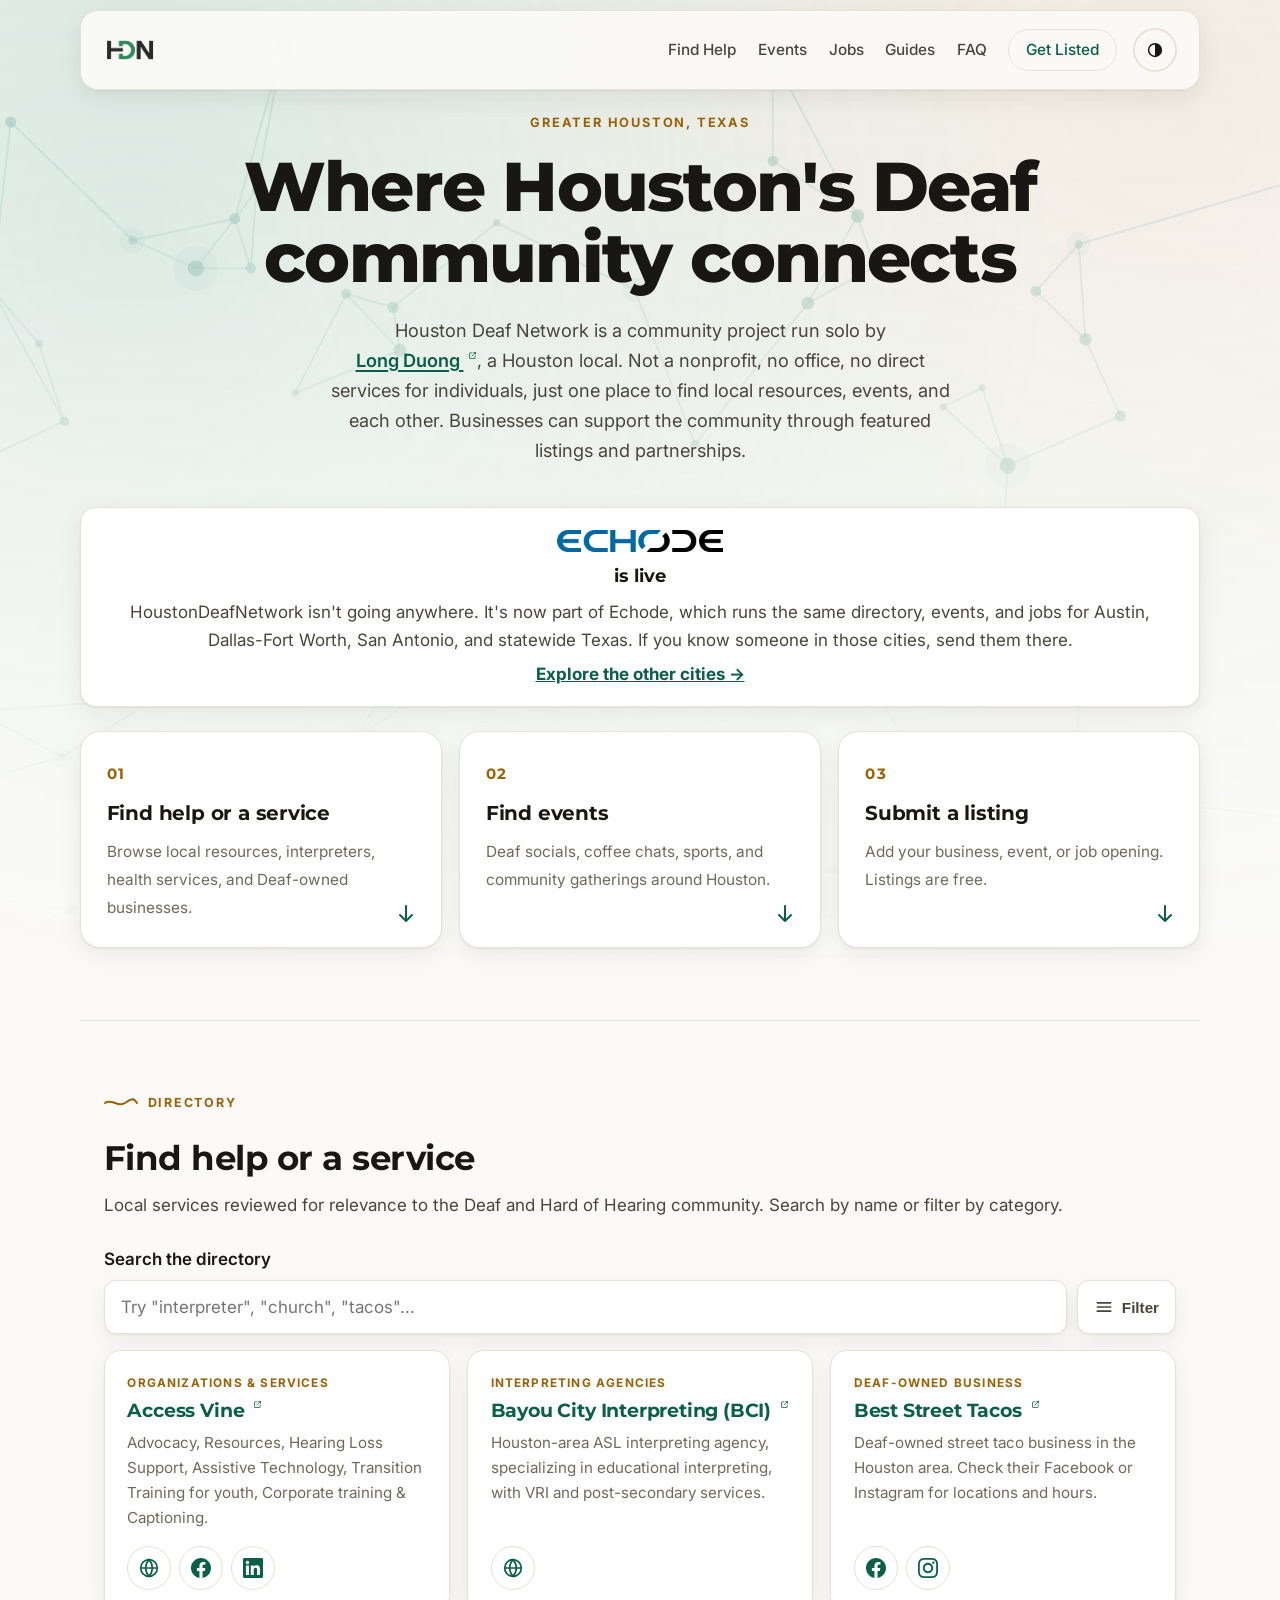
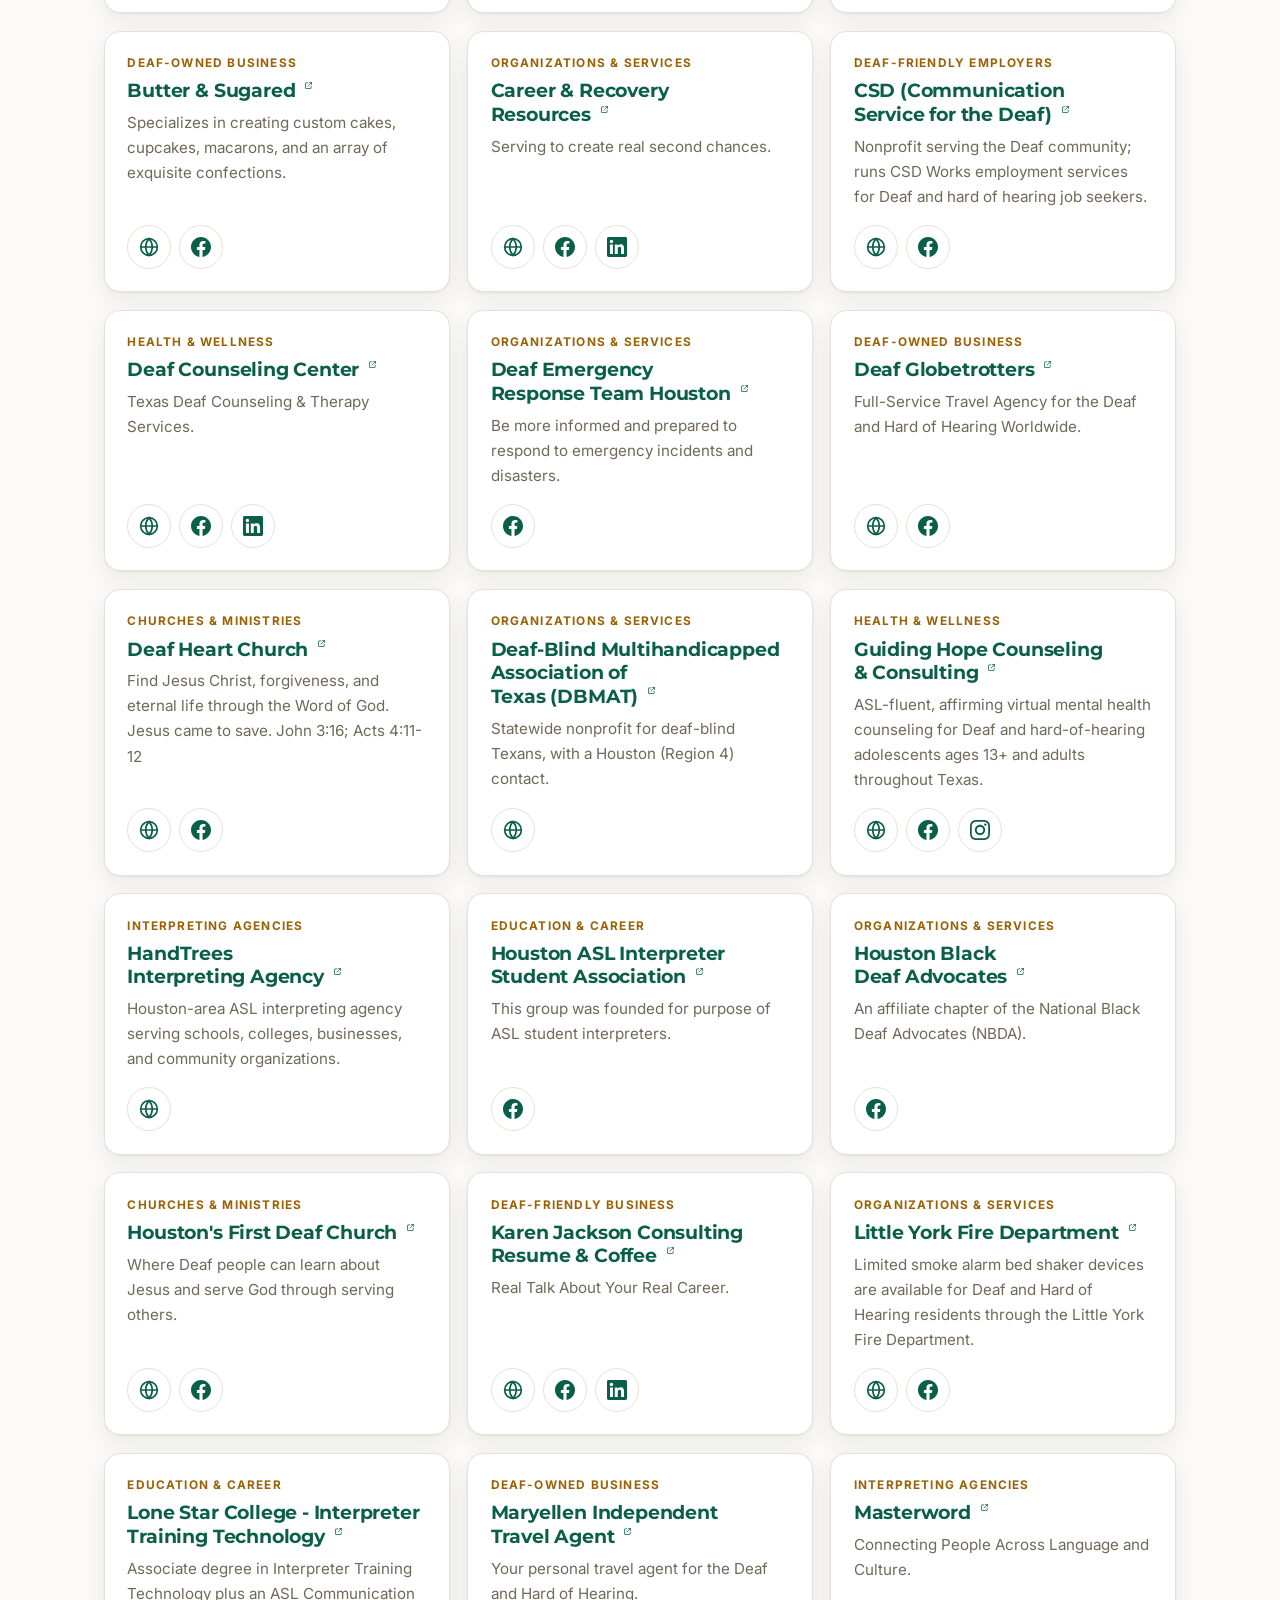
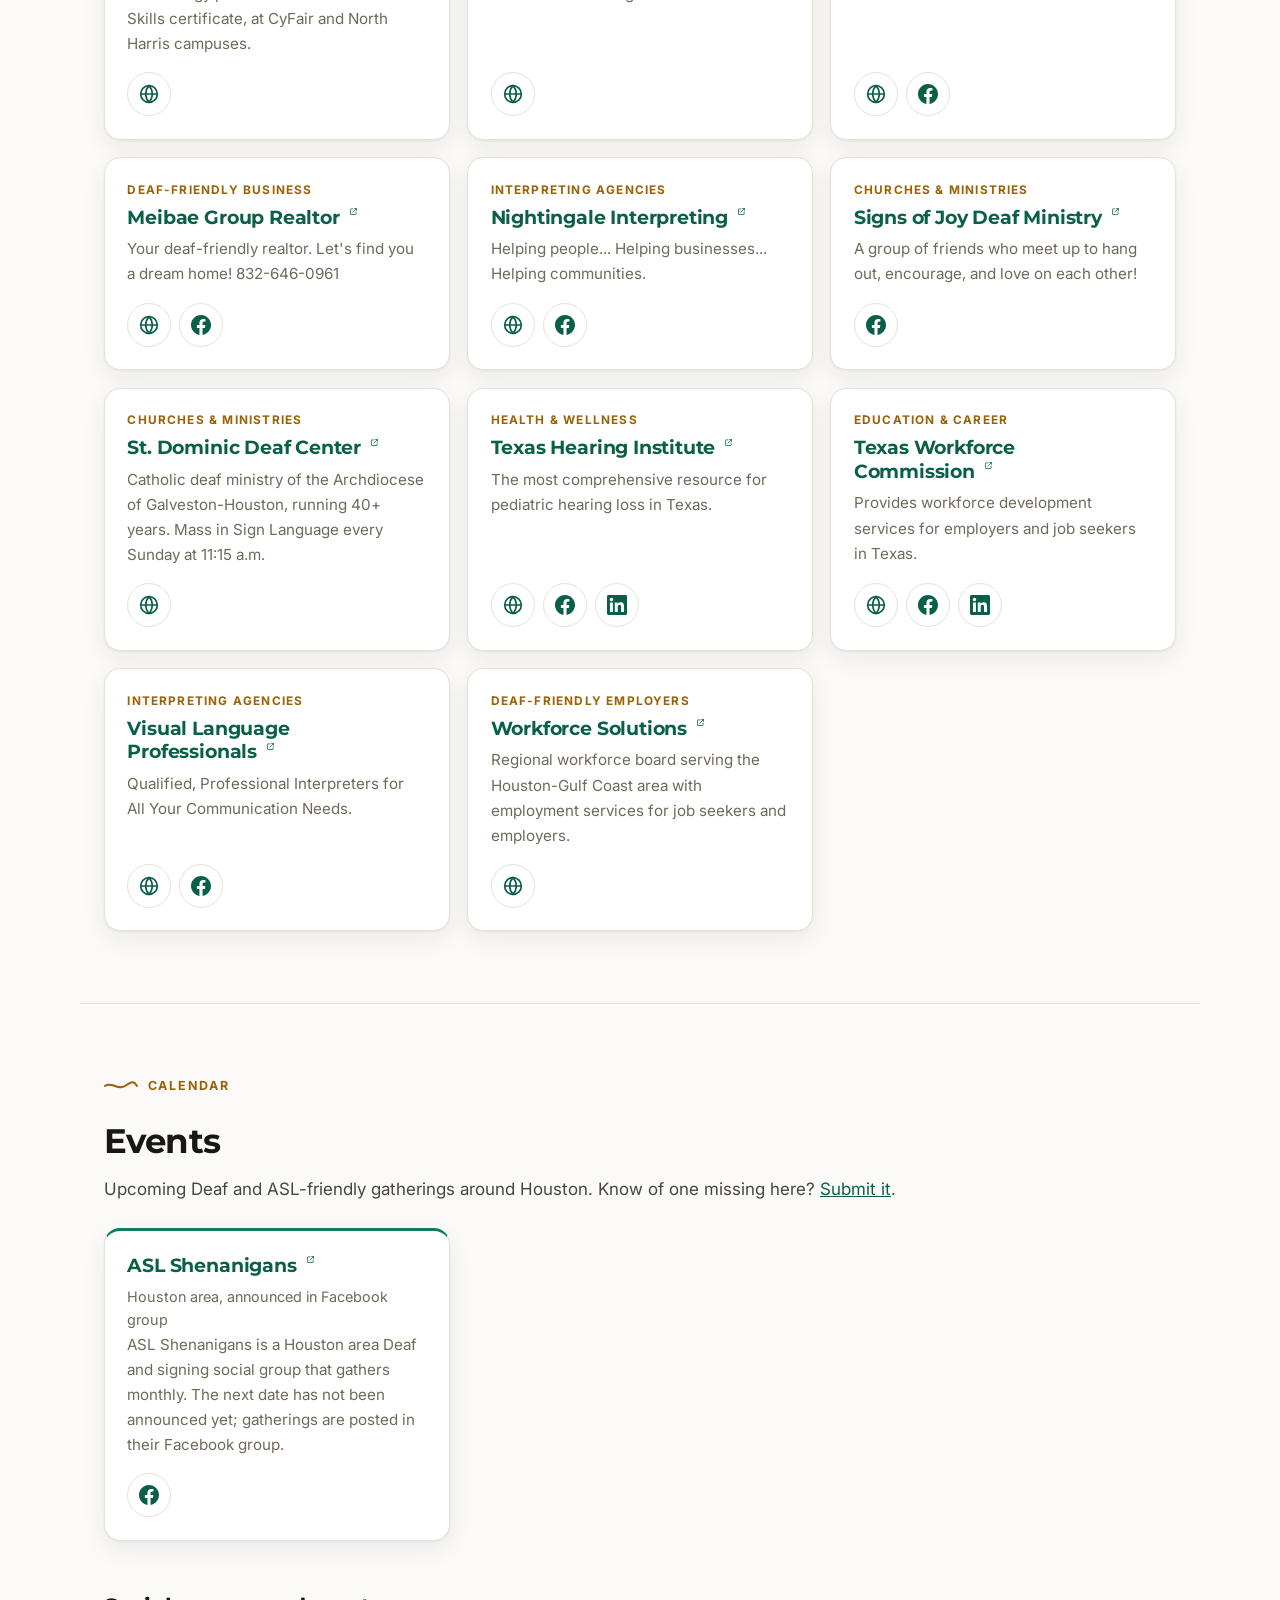
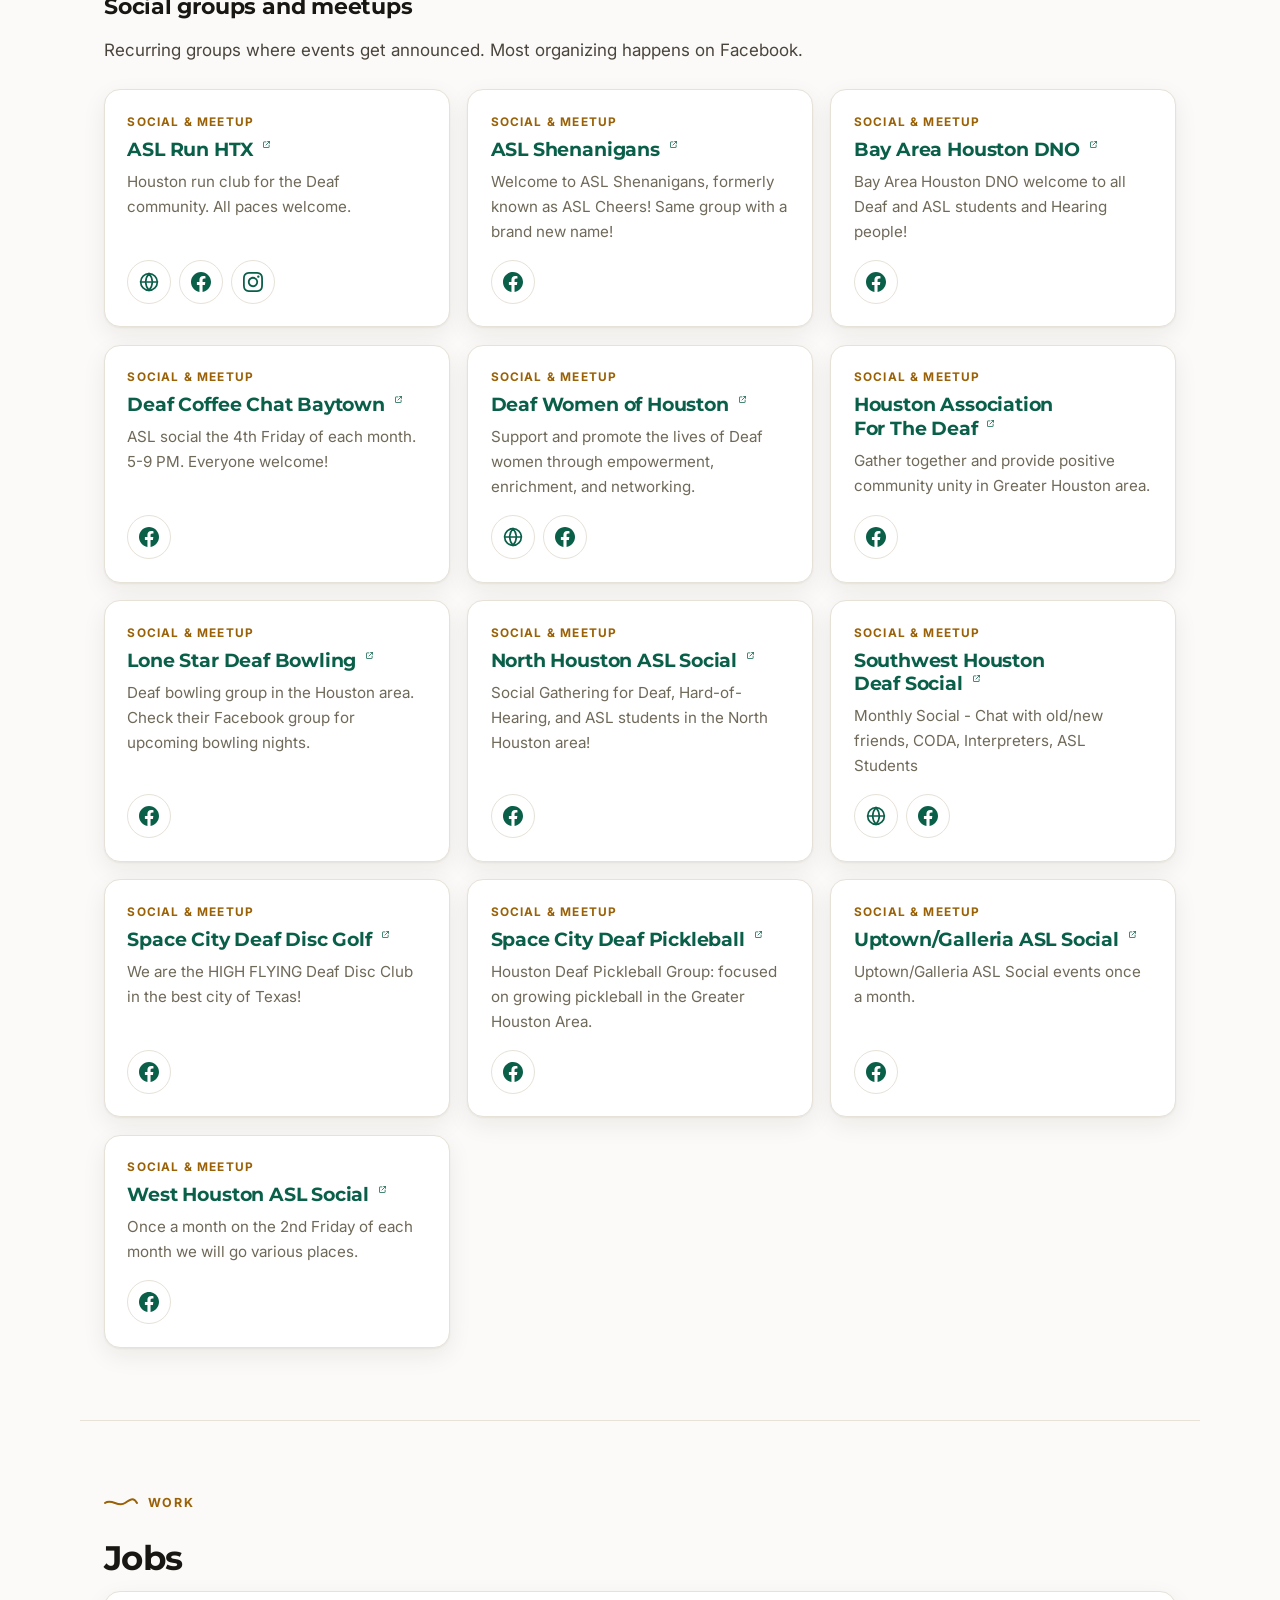
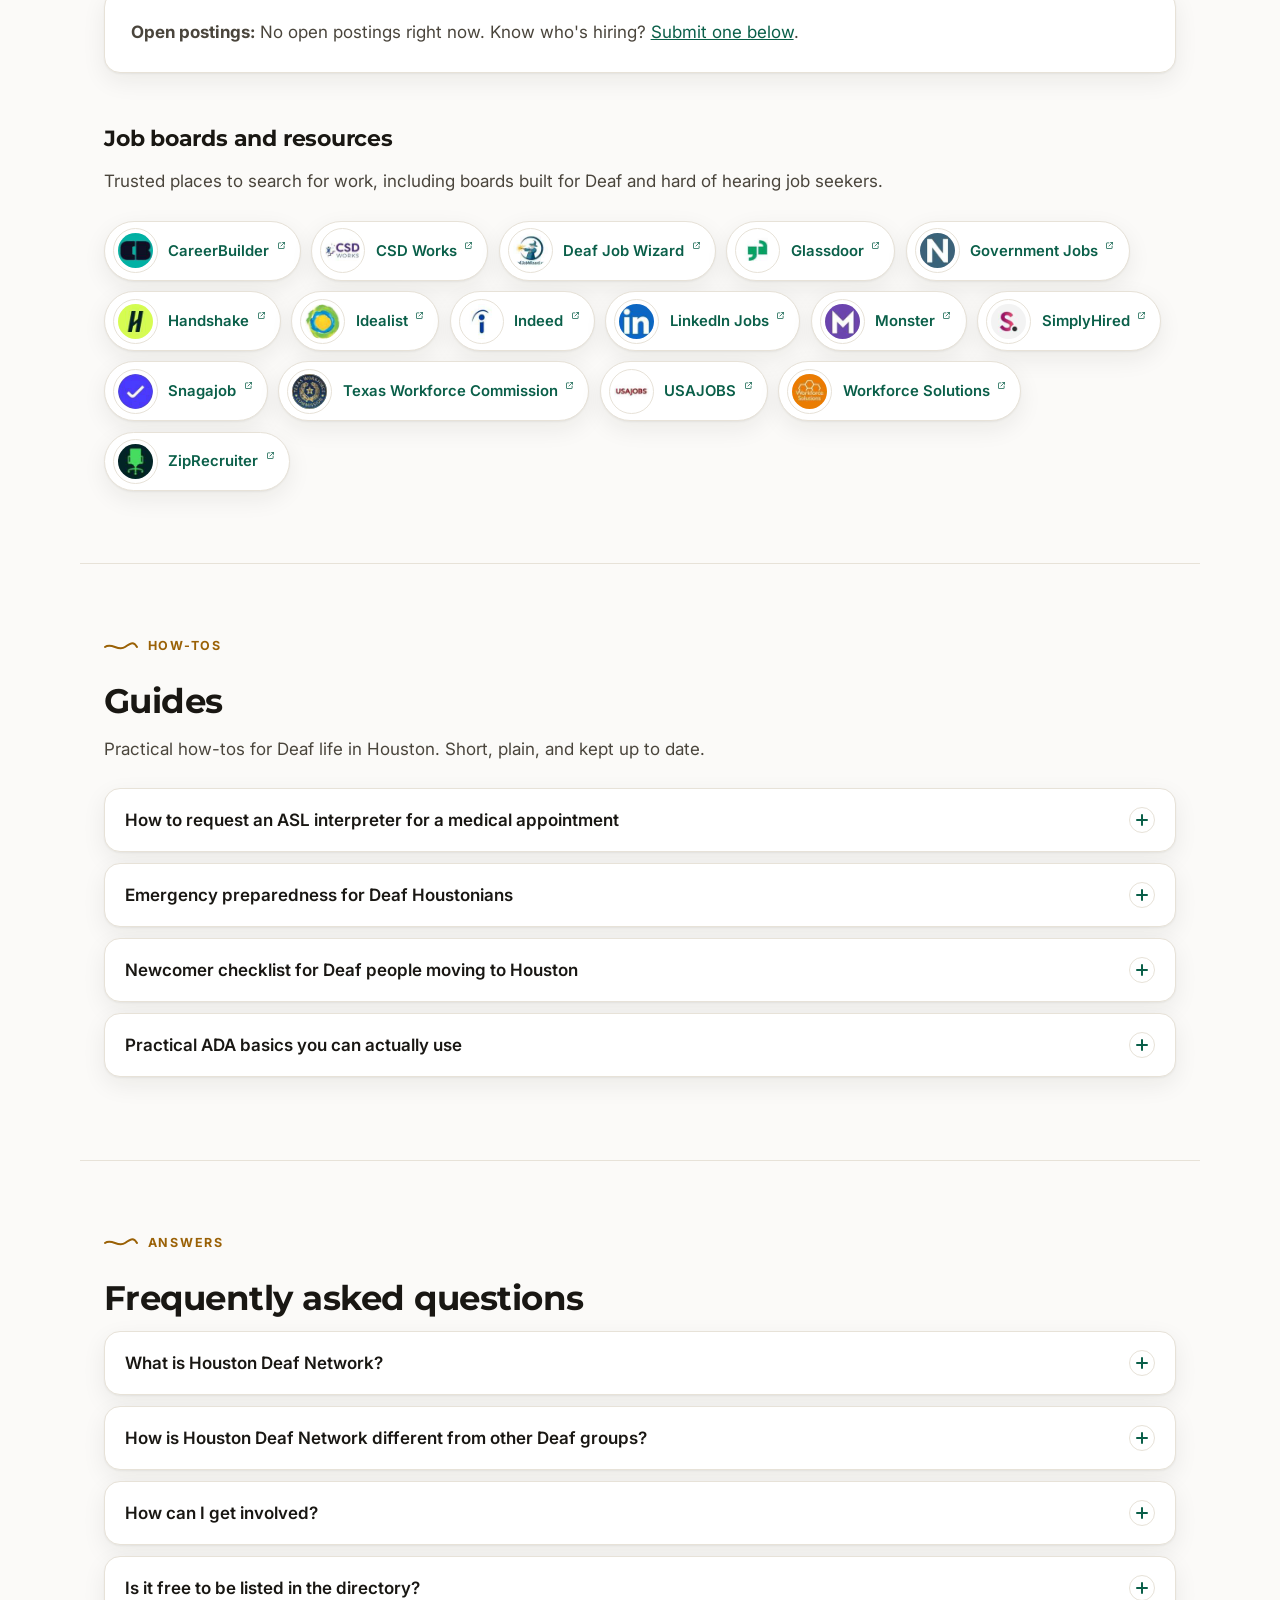
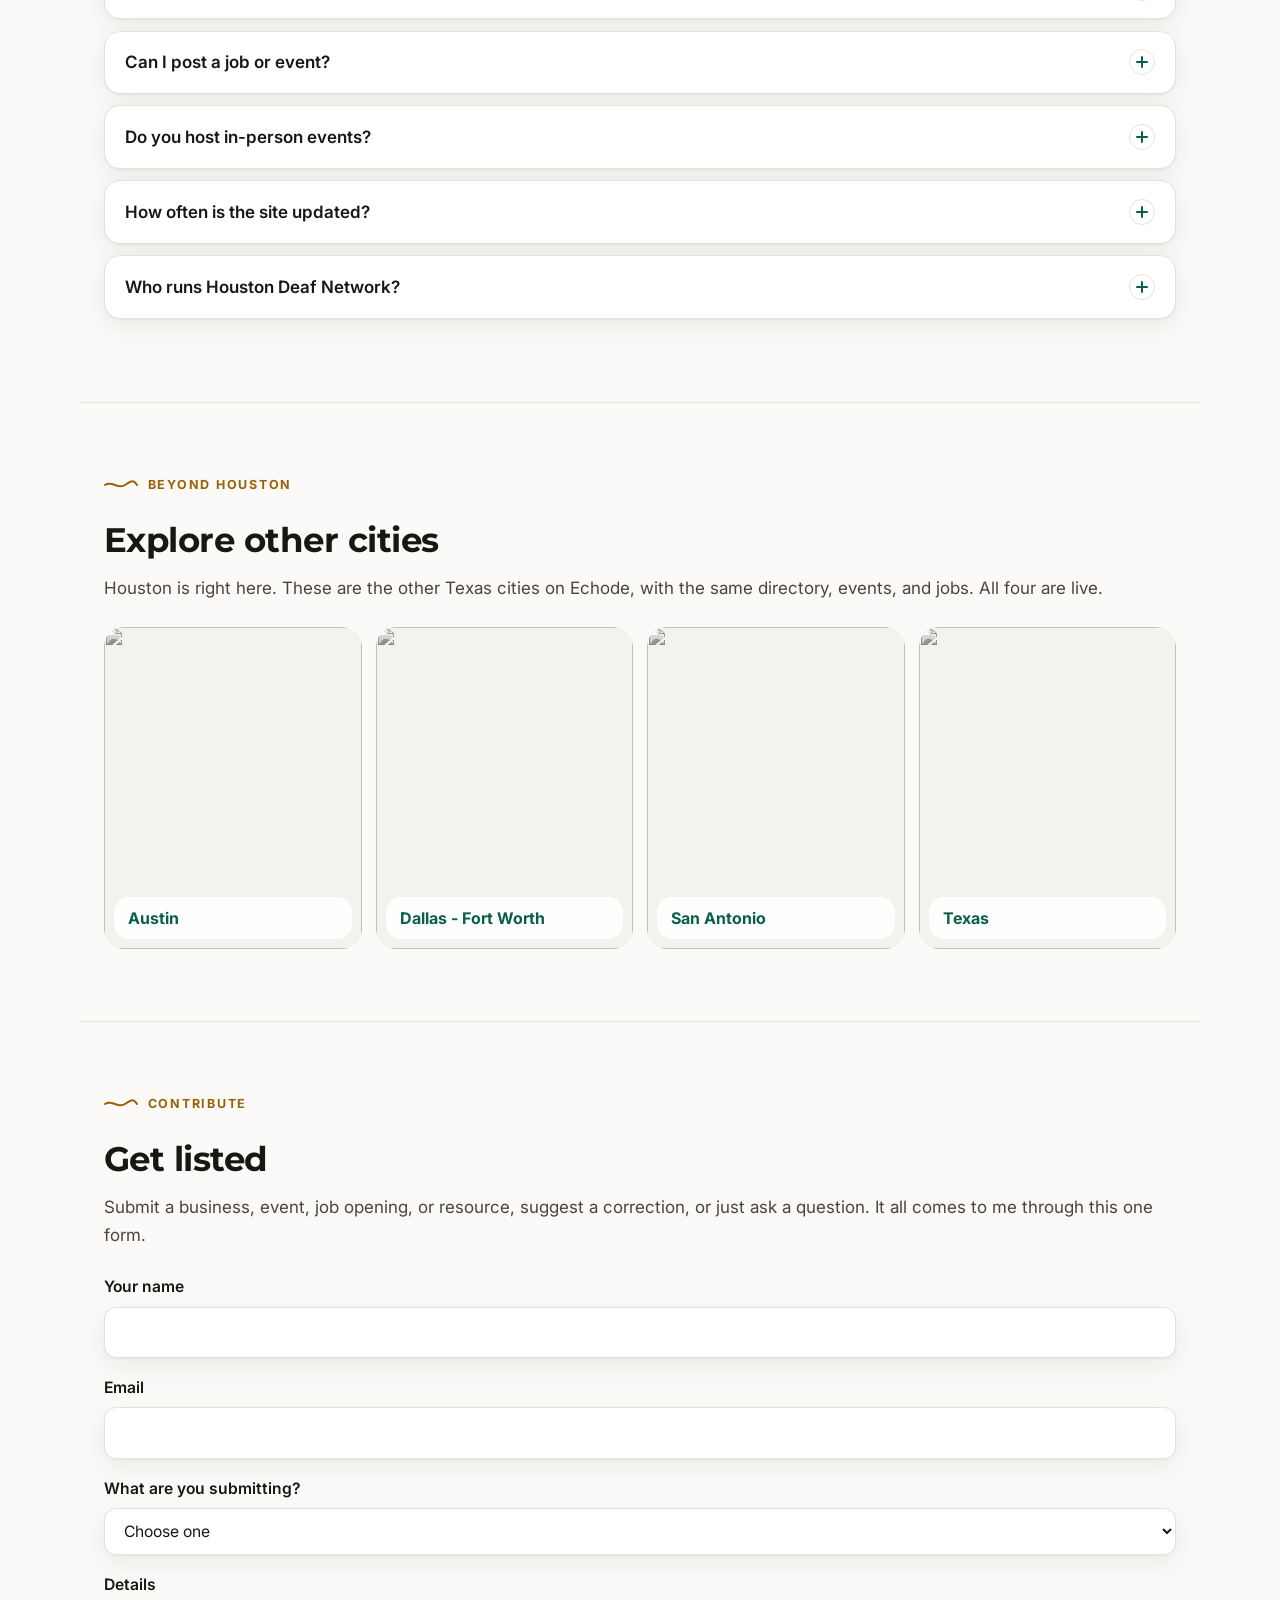
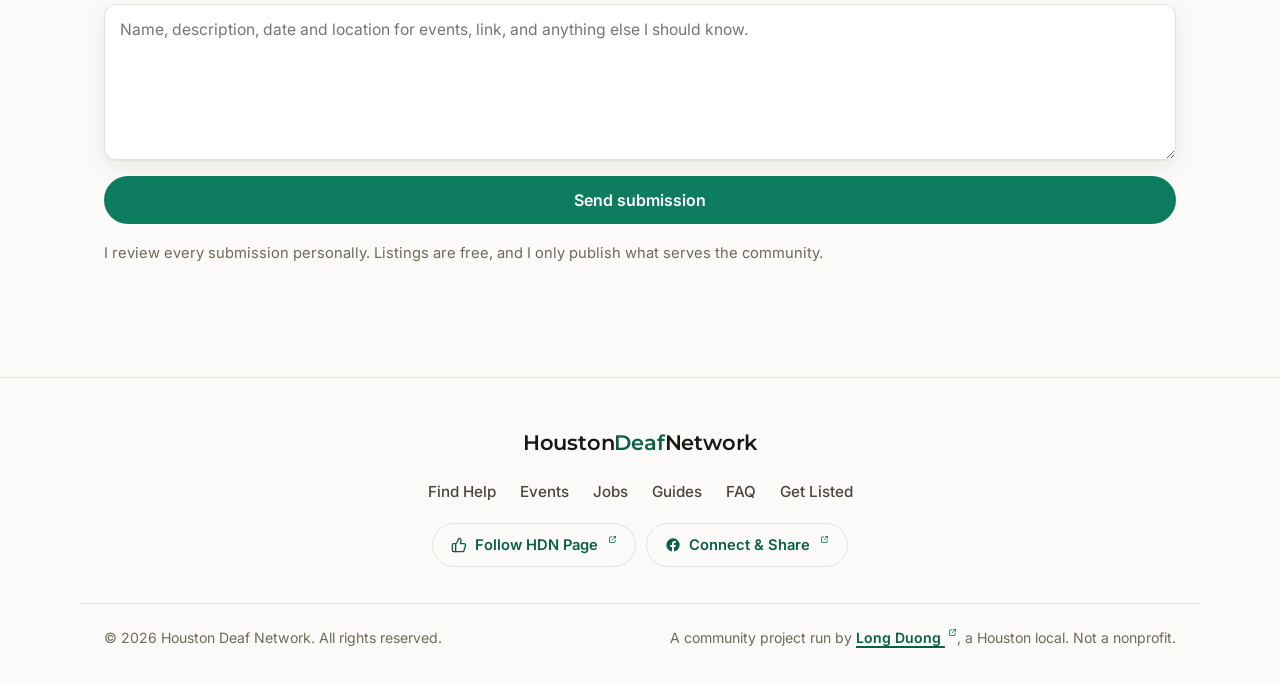
==== index.html @ 099a6ca2 "Remove Live pills from Explore cards" ====
<!DOCTYPE html>
<html lang="en">
<head>
  <meta charset="UTF-8">
  <meta name="viewport" content="width=device-width, initial-scale=1.0">
  <meta name="theme-color" content="#fbfaf8" media="(prefers-color-scheme: light)">
  <meta name="theme-color" content="#0d0e10" media="(prefers-color-scheme: dark)">
  <title>Houston Deaf Network | Find help, find events, get listed</title>
  <meta name="description" content="Houston Deaf Network is a community-run hub for Deaf, Hard of Hearing, and ASL-friendly neighbors across Greater Houston. Find local resources, upcoming events, and job connections, or submit your own listing for free.">
  <link rel="canonical" href="https://houstondeafnetwork.com/">
  <meta property="og:type" content="website">
  <meta property="og:site_name" content="Houston Deaf Network">
  <meta property="og:title" content="Houston Deaf Network | Find help, find events, get listed">
  <meta property="og:description" content="One place to find local resources, events, and each other for Houston's Deaf community.">
  <meta property="og:url" content="https://houstondeafnetwork.com/">
  <meta property="og:image" content="https://houstondeafnetwork.com/assets/og-card.png">
  <meta property="og:image:width" content="1200">
  <meta property="og:image:height" content="630">
  <meta property="og:image:alt" content="Houston Deaf Network, where Houston's Deaf community connects">
  <meta name="twitter:card" content="summary_large_image">
  <meta name="twitter:title" content="Houston Deaf Network | Find help, find events, get listed">
  <meta name="twitter:description" content="One place to find local resources, events, and each other for Houston's Deaf community.">
  <meta name="twitter:image" content="https://houstondeafnetwork.com/assets/og-card.png">
  <script type="application/ld+json">
  {
    "@context": "https://schema.org",
    "@type": "Organization",
    "name": "Houston Deaf Network",
    "url": "https://houstondeafnetwork.com/",
    "logo": "https://houstondeafnetwork.com/assets/hdn-logo-261.png",
    "description": "A community project run solo by Long Duong, a Houston local, helping Deaf, Hard of Hearing, and ASL-friendly neighbors across Greater Houston connect, share resources, and stay informed. Not a nonprofit.",
    "sameAs": [
      "https://www.facebook.com/houstondeafnetwork",
      "https://facebook.com/groups/1454990569065427/"
    ]
  }
  </script>
  <link rel="icon" href="assets/hdn-logo-favicon-light.png" media="(prefers-color-scheme: light)">
  <link rel="icon" href="assets/hdn-logo-favicon-dark.png" media="(prefers-color-scheme: dark)">
  <link rel="apple-touch-icon" href="assets/hdn-logo-261.png">
  <link rel="preconnect" href="https://fonts.googleapis.com">
  <link rel="preconnect" href="https://fonts.gstatic.com" crossorigin>
  <link href="https://fonts.googleapis.com/css2?family=Montserrat:wght@500;600;700;800&family=Inter:wght@400;500;600;700&display=swap" rel="stylesheet">
  <script>
  (function(){try{var t=localStorage.getItem('hdn-theme');if(t==='light'||t==='dark')document.documentElement.setAttribute('data-theme',t);}catch(e){}})();
  </script>
  <!-- Google Analytics (GA4) + Microsoft Clarity, loaded 2s after window load so analytics never compete with first paint -->
  <script>
    window.dataLayer = window.dataLayer || [];
    function gtag(){dataLayer.push(arguments);}
    gtag('js', new Date());
    gtag('config', 'G-198W2N90W5');
    function loadAnalytics() {
      if (window.__hdnAnalyticsLoaded) return;
      window.__hdnAnalyticsLoaded = true;
      var ga = document.createElement('script');
      ga.async = true;
      ga.src = 'https://www.googletagmanager.com/gtag/js?id=G-198W2N90W5';
      document.head.appendChild(ga);
      (function(c,l,a,r,i,t,y){
        c[a]=c[a]||function(){(c[a].q=c[a].q||[]).push(arguments)};
        t=l.createElement(r);t.async=1;t.src="https://www.clarity.ms/tag/"+i;
        y=l.getElementsByTagName(r)[0];y.parentNode.insertBefore(t,y);
      })(window, document, "clarity", "script", "u0vbyoolj8");
    }
    window.addEventListener('load', function(){ setTimeout(loadAnalytics, 2000); });
  </script>
  <link rel="stylesheet" href="styles.css?v=40">
</head>
<body>
  <noscript><p class="noscript-note">This site needs JavaScript to show listings, events, guides, and the Get Listed form. Please enable JavaScript and reload.</p></noscript>
  <a class="skip-link" href="#main-content">Skip to content</a>

  <header class="site-header" id="top">
    <a class="brand" href="#top" aria-label="Houston Deaf Network, back to top">
      <img class="logo logo-dark" src="[data-uri]" alt="" width="54" height="54">
      <img class="logo logo-light" src="assets/hdn-logo-favicon-dark.png" alt="" width="54" height="54">
      <!-- brand-name intentionally omitted: logo mark only -->
    </a>
    <nav class="site-nav" id="primary-nav" aria-label="Primary">
      <a href="#find-help">Find Help</a>
      <a href="#events">Events</a>
      <a href="#jobs">Jobs</a>
      <a href="#guides">Guides</a>
      <a href="#faq">FAQ</a>
      <a href="#get-listed" class="nav-cta">Get Listed</a>
    </nav>
    <button class="theme-toggle" id="themeToggle" data-state="auto" aria-label="Theme: auto. Activate to change.">
      <svg class="tt-auto" viewBox="0 0 24 24" width="18" height="18" aria-hidden="true"><circle cx="12" cy="12" r="8.5" fill="none" stroke="currentColor" stroke-width="2"/><path d="M12 3.5a8.5 8.5 0 0 1 0 17z" fill="currentColor"/></svg>
      <svg class="tt-sun" viewBox="0 0 24 24" width="18" height="18" aria-hidden="true"><circle cx="12" cy="12" r="4.5" fill="none" stroke="currentColor" stroke-width="2"/><path d="M12 2.5v2.3M12 19.2v2.3M2.5 12h2.3M19.2 12h2.3M5.2 5.2l1.6 1.6M17.2 17.2l1.6 1.6M18.8 5.2l-1.6 1.6M6.8 17.2l-1.6 1.6" stroke="currentColor" stroke-width="2" stroke-linecap="round"/></svg>
      <svg class="tt-moon" viewBox="0 0 24 24" width="18" height="18" aria-hidden="true"><path d="M20 14.5A8 8 0 0 1 9.5 4 8 8 0 1 0 20 14.5z" fill="none" stroke="currentColor" stroke-width="2" stroke-linejoin="round"/></svg>
    </button>
    <button class="nav-toggle" aria-expanded="false" aria-controls="primary-nav" aria-label="Menu">
      <span></span><span></span>
    </button>
  </header>

  <main id="main-content">
    <section class="hero" aria-labelledby="hero-heading">
      <div class="hero-scene" aria-hidden="true">
        <div class="aurora"></div>
        <svg class="node-net" viewBox="0 0 1200 760" preserveAspectRatio="xMidYMid slice" focusable="false">
          <g stroke="currentColor" stroke-width="1.5" fill="none" opacity="0.28">
            <path d="M534,514 L452,445"/>
            <path d="M534,514 L500,470"/>
            <path d="M534,514 L560,448"/>
            <path d="M452,445 L500,470"/>
            <path d="M452,445 L386,553"/>
            <path d="M500,470 L560,448"/>
            <path d="M500,470 L386,553"/>
            <path d="M973,597 L923,639"/>
            <path d="M973,597 L926,560"/>
            <path d="M973,597 L990,713"/>
            <path d="M973,597 L1084,609"/>
            <path d="M923,639 L926,560"/>
            <path d="M923,639 L990,713"/>
            <path d="M926,560 L928,487"/>
            <path d="M169,564 L105,530"/>
            <path d="M169,564 L103,583"/>
            <path d="M169,564 L239,521"/>
            <path d="M749,470 L819,587"/>
            <path d="M749,470 L868,448"/>
            <path d="M745,648 L819,587"/>
            <path d="M745,648 L785,686"/>
            <path d="M745,648 L664,676"/>
            <path d="M102,707 L176,678"/>
            <path d="M102,707 L76,664"/>
            <path d="M105,530 L103,583"/>
            <path d="M105,530 L77,432"/>
            <path d="M105,530 L239,521"/>
            <path d="M819,587 L837,634"/>
            <path d="M176,678 L76,664"/>
            <path d="M868,448 L928,487"/>
            <path d="M868,448 L874,347"/>
            <path d="M103,583 L76,664"/>
            <path d="M1121,728 L990,713"/>
            <path d="M1121,728 L1084,609"/>
            <path d="M1138,482 L1084,609"/>
            <path d="M1138,482 L1154,367"/>
            <path d="M77,432 L69,362"/>
            <path d="M785,686 L664,676"/>
            <path d="M785,686 L837,634"/>
            <path d="M298,163 L314,142"/>
            <path d="M298,163 L310,200"/>
            <path d="M298,163 L269,200"/>
            <path d="M298,163 L222,179"/>
            <path d="M298,163 L334,34"/>
            <path d="M314,142 L310,200"/>
            <path d="M314,142 L334,34"/>
            <path d="M310,200 L269,200"/>
            <path d="M381,219 L416,229"/>
            <path d="M381,219 L343,293"/>
            <path d="M381,219 L421,261"/>
            <path d="M895,217 L932,253"/>
            <path d="M895,217 L927,182"/>
            <path d="M855,289 L874,347"/>
            <path d="M855,289 L826,303"/>
            <path d="M932,253 L927,182"/>
            <path d="M932,253 L958,310"/>
            <path d="M927,182 L1091,134"/>
            <path d="M874,347 L958,310"/>
            <path d="M874,347 L826,303"/>
            <path d="M31,249 L117,216"/>
            <path d="M31,249 L69,362"/>
            <path d="M416,229 L493,166"/>
            <path d="M416,229 L421,261"/>
            <path d="M152,256 L117,216"/>
            <path d="M152,256 L171,314"/>
            <path d="M269,200 L222,179"/>
            <path d="M699,42 L699,120"/>
            <path d="M699,42 L762,161"/>
            <path d="M725,226 L641,331"/>
            <path d="M725,226 L762,161"/>
            <path d="M725,226 L775,199"/>
            <path d="M117,216 L131,91"/>
            <path d="M117,216 L171,314"/>
            <path d="M343,293 L421,261"/>
            <path d="M596,216 L641,331"/>
            <path d="M596,216 L493,166"/>
            <path d="M222,179 L131,91"/>
            <path d="M1115,283 L1091,134"/>
            <path d="M1115,283 L1154,367"/>
            <path d="M171,314 L69,362"/>
            <path d="M699,120 L762,161"/>
            <path d="M762,161 L775,199"/>
          </g>
          <g fill="currentColor" opacity="1">
            <circle cx="77" cy="432" r="16.8" opacity="0.12"/>
            <circle cx="874" cy="347" r="16.8" opacity="0.12"/>
            <circle cx="269" cy="200" r="16.8" opacity="0.12"/>
            <circle cx="222" cy="179" r="9.5" opacity="0.12"/>
            <circle cx="596" cy="216" r="9.0" opacity="0.12"/>
            <circle cx="927" cy="182" r="9.0" opacity="0.12"/>
            <circle cx="169" cy="564" r="8.1" opacity="0.12"/>
            <circle cx="534" cy="514" r="10.4" opacity="0.12"/>
            <circle cx="973" cy="597" r="11.5" opacity="0.12"/>
          </g>
          <g fill="currentColor">
            <circle cx="534" cy="514" r="3.7" opacity="0.47"/>
            <circle cx="452" cy="445" r="4.0" opacity="0.49"/>
            <circle cx="500" cy="470" r="3.1" opacity="0.44"/>
            <circle cx="973" cy="597" r="4.1" opacity="0.5"/>
            <circle cx="923" cy="639" r="4.8" opacity="0.54"/>
            <circle cx="926" cy="560" r="3.5" opacity="0.46"/>
            <circle cx="169" cy="564" r="2.9" opacity="0.42"/>
            <circle cx="749" cy="470" r="2.6" opacity="0.41"/>
            <circle cx="560" cy="448" r="4.9" opacity="0.54"/>
            <circle cx="745" cy="648" r="3.9" opacity="0.48"/>
            <circle cx="102" cy="707" r="3.7" opacity="0.47"/>
            <circle cx="105" cy="530" r="3.6" opacity="0.47"/>
            <circle cx="819" cy="587" r="2.8" opacity="0.42"/>
            <circle cx="176" cy="678" r="3.8" opacity="0.48"/>
            <circle cx="868" cy="448" r="3.2" opacity="0.44"/>
            <circle cx="103" cy="583" r="4.8" opacity="0.54"/>
            <circle cx="76" cy="664" r="3.5" opacity="0.46"/>
            <circle cx="1121" cy="728" r="4.8" opacity="0.54"/>
            <circle cx="1138" cy="482" r="2.6" opacity="0.41"/>
            <circle cx="386" cy="553" r="2.6" opacity="0.41"/>
            <circle cx="990" cy="713" r="2.9" opacity="0.42"/>
            <circle cx="77" cy="432" r="6.0" opacity="0.65"/>
            <circle cx="785" cy="686" r="4.5" opacity="0.52"/>
            <circle cx="239" cy="521" r="4.3" opacity="0.51"/>
            <circle cx="664" cy="676" r="3.1" opacity="0.44"/>
            <circle cx="1084" cy="609" r="3.3" opacity="0.45"/>
            <circle cx="837" cy="634" r="3.4" opacity="0.45"/>
            <circle cx="928" cy="487" r="3.8" opacity="0.48"/>
            <circle cx="298" cy="163" r="4.1" opacity="0.5"/>
            <circle cx="314" cy="142" r="3.4" opacity="0.45"/>
            <circle cx="310" cy="200" r="3.9" opacity="0.48"/>
            <circle cx="381" cy="219" r="3.8" opacity="0.48"/>
            <circle cx="895" cy="217" r="4.0" opacity="0.49"/>
            <circle cx="855" cy="289" r="2.6" opacity="0.41"/>
            <circle cx="932" cy="253" r="4.6" opacity="0.53"/>
            <circle cx="927" cy="182" r="3.2" opacity="0.44"/>
            <circle cx="874" cy="347" r="6.0" opacity="0.65"/>
            <circle cx="31" cy="249" r="4.8" opacity="0.54"/>
            <circle cx="416" cy="229" r="4.2" opacity="0.5"/>
            <circle cx="152" cy="256" r="2.9" opacity="0.42"/>
            <circle cx="269" cy="200" r="6.0" opacity="0.65"/>
            <circle cx="958" cy="310" r="4.2" opacity="0.5"/>
            <circle cx="699" cy="42" r="4.2" opacity="0.5"/>
            <circle cx="725" cy="226" r="4.8" opacity="0.54"/>
            <circle cx="117" cy="216" r="4.8" opacity="0.54"/>
            <circle cx="343" cy="293" r="2.5" opacity="0.4"/>
            <circle cx="596" cy="216" r="3.2" opacity="0.44"/>
            <circle cx="222" cy="179" r="3.4" opacity="0.45"/>
            <circle cx="131" cy="91" r="4.1" opacity="0.5"/>
            <circle cx="1115" cy="283" r="2.9" opacity="0.42"/>
            <circle cx="641" cy="331" r="3.3" opacity="0.45"/>
            <circle cx="1091" cy="134" r="4.8" opacity="0.54"/>
            <circle cx="1154" cy="367" r="3.2" opacity="0.44"/>
            <circle cx="171" cy="314" r="3.6" opacity="0.47"/>
            <circle cx="69" cy="362" r="4.7" opacity="0.53"/>
            <circle cx="699" cy="120" r="4.0" opacity="0.49"/>
            <circle cx="334" cy="34" r="3.9" opacity="0.48"/>
            <circle cx="826" cy="303" r="2.7" opacity="0.41"/>
            <circle cx="762" cy="161" r="5.0" opacity="0.55"/>
            <circle cx="775" cy="199" r="2.7" opacity="0.41"/>
            <circle cx="493" cy="166" r="2.7" opacity="0.41"/>
            <circle cx="421" cy="261" r="4.8" opacity="0.54"/>
          </g>
        </svg>
      </div>
      <div class="hero-inner">
      <p class="kicker">Greater Houston, Texas</p>
      <h1 id="hero-heading">Where Houston's Deaf community connects</h1>
      <p class="lede">Houston Deaf Network is a community project run solo by <a href="https://lduong.com" target="_blank" rel="noopener" aria-label="Long Duong's portfolio, opens in new tab">Long Duong <svg class="ext-icon" viewBox="0 0 24 24" width="9" height="9" aria-hidden="true" fill="none" stroke="currentColor" stroke-width="2" stroke-linecap="round" stroke-linejoin="round"><path d="M15 4h5v5"/><path d="M20 4 10.5 13.5"/><path d="M19 13.5V19a1 1 0 0 1-1 1H5a1 1 0 0 1-1-1V6a1 1 0 0 1 1-1h5.5"/></svg></a>, a Houston local. Not a nonprofit, no office, no direct services for individuals, just one place to find local resources, events, and each other. Businesses can support the community through featured listings and partnerships.</p>
      <div class="site-notice" role="note">
        <p class="notice-title"><a class="notice-logo-link" href="https://echode.com" aria-label="Echode website"><img class="notice-logo-dark" src="[data-uri]" alt="Echode" width="166" height="22"><img class="notice-logo-light" src="[data-uri]" alt="Echode" width="166" height="22"></a><span class="notice-live">is live</span></p>
        <p>HoustonDeafNetwork isn't going anywhere. It's now part of Echode, which runs the same directory, events, and jobs for Austin, Dallas-Fort Worth, San Antonio, and statewide Texas. If you know someone in those cities, send them there.</p>
        <p><a href="#explore">Explore the other cities &rarr;</a></p>
      </div>
      <div class="goal-cards">
        <a class="goal-card" href="#find-help">
          <span class="goal-card-num" aria-hidden="true">01</span>
          <span class="goal-card-title">Find help or a service</span>
          <span class="goal-card-text">Browse local resources, interpreters, health services, and Deaf-owned businesses.</span>
          <span class="goal-card-arrow" aria-hidden="true"><svg viewBox="0 0 24 24" fill="none" stroke="currentColor" stroke-width="2" stroke-linecap="round" stroke-linejoin="round"><path d="M12 4v15M6 13l6 6 6-6"/></svg></span>
        </a>
        <a class="goal-card" href="#events">
          <span class="goal-card-num" aria-hidden="true">02</span>
          <span class="goal-card-title">Find events</span>
          <span class="goal-card-text">Deaf socials, coffee chats, sports, and community gatherings around Houston.</span>
          <span class="goal-card-arrow" aria-hidden="true"><svg viewBox="0 0 24 24" fill="none" stroke="currentColor" stroke-width="2" stroke-linecap="round" stroke-linejoin="round"><path d="M12 4v15M6 13l6 6 6-6"/></svg></span>
        </a>
        <a class="goal-card" href="#get-listed">
          <span class="goal-card-num" aria-hidden="true">03</span>
          <span class="goal-card-title">Submit a listing</span>
          <span class="goal-card-text">Add your business, event, or job opening. Listings are free.</span>
          <span class="goal-card-arrow" aria-hidden="true"><svg viewBox="0 0 24 24" fill="none" stroke="currentColor" stroke-width="2" stroke-linecap="round" stroke-linejoin="round"><path d="M12 4v15M6 13l6 6 6-6"/></svg></span>
        </a>
      </div>
      </div>
    </section>

    <section class="section" id="find-help" aria-labelledby="find-help-heading">
      <p class="eyebrow">Directory</p>
      <h2 id="find-help-heading">Find help or a service</h2>
      <p>Local services reviewed for relevance to the Deaf and Hard of Hearing community. Search by name or filter by category.</p>
      <div class="directory-controls">
        <label class="search-label" for="directory-search">Search the directory</label>
        <div class="search-filter-row">
          <input type="search" id="directory-search" class="directory-search" placeholder="Try &quot;interpreter&quot;, &quot;church&quot;, &quot;tacos&quot;..." autocomplete="off">
          <button type="button" class="filter-toggle" id="filter-toggle" aria-expanded="false" aria-controls="category-panel" aria-label="Filter by category">
            <svg viewBox="0 0 24 24" width="20" height="20" aria-hidden="true" fill="none" stroke="currentColor" stroke-width="2" stroke-linecap="round"><path d="M4 7h16M4 12h16M4 17h16"/></svg>
            <span class="filter-toggle-label">Filter</span>
          </button>
        </div>
        <div class="filter-panel" id="category-panel" role="region" aria-label="Filter by category" hidden>
          <div class="filter-tags" id="category-tags"></div>
        </div>
        <div class="search-meta" id="search-meta" hidden>
          <p class="active-filter" id="active-filter" hidden></p>
          <button type="button" class="search-clear-icon" id="search-clear" aria-label="Clear search and filter" hidden><svg viewBox="0 0 24 24" width="14" height="14" aria-hidden="true" fill="none" stroke="currentColor" stroke-width="2" stroke-linecap="round"><path d="M6 6l12 12M18 6L6 18"/></svg></button>
          <p class="meta-count" id="result-count" role="status" aria-live="polite"></p>
        </div>
      </div>
      <ul class="card-list" id="directory-grid"></ul>
      <p class="empty-note" id="directory-empty" hidden>No listings match your search. Try a different word, or <a href="#get-listed">suggest a listing</a>.</p>
    </section>

    <section class="section" id="events" aria-labelledby="events-heading">
      <p class="eyebrow">Calendar</p>
      <h2 id="events-heading">Events</h2>
      <p>Upcoming Deaf and ASL-friendly gatherings around Houston. Know of one missing here? <a href="#get-listed">Submit it</a>.</p>
      <div id="featured-event"></div>
      <div class="card-list" id="events-list"></div>
      <h3 class="subsection-heading">Social groups and meetups</h3>
      <p>Recurring groups where events get announced. Most organizing happens on Facebook.</p>
      <ul class="card-list" id="socials-grid"></ul>
    </section>

    <section class="section" id="jobs" aria-labelledby="jobs-heading">
      <p class="eyebrow">Work</p>
      <h2 id="jobs-heading">Jobs</h2>
      <div id="job-postings"></div>
      <h3 class="subsection-heading">Job boards and resources</h3>
      <p>Trusted places to search for work, including boards built for Deaf and hard of hearing job seekers.</p>
      <div class="job-board-row" id="job-boards"></div>
    </section>

    <section class="section" id="guides" aria-labelledby="guides-heading">
      <p class="eyebrow">How-tos</p>
      <h2 id="guides-heading">Guides</h2>
      <p>Practical how-tos for Deaf life in Houston. Short, plain, and kept up to date.</p>
      <div class="accordion" id="guides-list"></div>
    </section>

    <section class="section" id="faq" aria-labelledby="faq-heading">
      <p class="eyebrow">Answers</p>
      <h2 id="faq-heading">Frequently asked questions</h2>
      <div class="accordion" id="faq-list"></div>
    </section>

    <section class="section" id="explore" aria-labelledby="explore-heading">
      <p class="eyebrow">Beyond Houston</p>
      <h2 id="explore-heading">Explore other cities</h2>
      <p>Houston is right here. These are the other Texas cities on Echode, with the same directory, events, and jobs. All four are live.</p>
      <ul class="explore-cities">
        <li><a class="explore-city" href="https://echode.com/atx/"><img src="https://images.pexels.com/photos/13684294/pexels-photo-13684294.jpeg?auto=compress&cs=tinysrgb&w=900" alt="" loading="lazy"><span class="explore-bar"><span class="explore-name">Austin</span></span></a></li>
        <li><a class="explore-city" href="https://echode.com/dfw/"><img src="https://images.pexels.com/photos/11926780/pexels-photo-11926780.jpeg?auto=compress&cs=tinysrgb&w=900" alt="" loading="lazy"><span class="explore-bar"><span class="explore-name">Dallas - Fort Worth</span></span></a></li>
        <li><a class="explore-city" href="https://echode.com/satx/"><img src="https://upload.wikimedia.org/wikipedia/commons/thumb/6/67/San_Antonio_River_Walk_at_night.jpg/960px-San_Antonio_River_Walk_at_night.jpg" alt="" loading="lazy"><span class="explore-bar"><span class="explore-name">San Antonio</span></span></a></li>
        <li><a class="explore-city" href="https://echode.com/tx/"><img src="https://images.pexels.com/photos/18554155/pexels-photo-18554155.jpeg?auto=compress&cs=tinysrgb&w=900" alt="" loading="lazy"><span class="explore-bar"><span class="explore-name">Texas</span></span></a></li>
      </ul>
    </section>

    <section class="section" id="get-listed" aria-labelledby="get-listed-heading">
      <p class="eyebrow">Contribute</p>
      <h2 id="get-listed-heading">Get listed</h2>
      <p>Submit a business, event, job opening, or resource, suggest a correction, or just ask a question. It all comes to me through this one form.</p>
      <!-- Submissions go to the Cloudflare Worker, which writes a Pending row to Notion.
           Fallback: if the Worker is ever down, swap the action below back to the
           FormSubmit URL (see git history) and the handler works unchanged. -->
      <form class="contact-form" id="contact-form" action="https://hdn-form-intake.longster.workers.dev/" method="POST">
        <label class="hp-field" aria-hidden="true">Company<input type="text" name="company" tabindex="-1" autocomplete="off"></label>
        <label>Your name<input type="text" name="name" required autocomplete="name"></label>
        <label>Email<input type="email" name="email" required autocomplete="email"></label>
        <label>What are you submitting?
          <select name="listing_type" required>
            <option value="" disabled selected>Choose one</option>
            <option value="general">General question or just saying hello</option>
            <option value="business">Business or service</option>
            <option value="event">Event</option>
            <option value="job">Job opening</option>
            <option value="resource">Community resource</option>
            <option value="correction">Correction to a listing</option>
            <option value="other">Something else</option>
          </select>
        </label>
        <label>Details<textarea name="message" rows="5" required placeholder="Name, description, date and location for events, link, and anything else I should know."></textarea></label>
        <button class="btn btn-primary" type="submit">Send submission</button>
        <p class="form-microcopy">I review every submission personally. Listings are free, and I only publish what serves the community.</p>
        <p class="form-status" role="status" aria-live="polite"></p>
      </form>
    </section>
  </main>

  <footer class="site-footer">
    <div class="footer-inner">
      <p class="footer-brand"><a href="#top" class="footer-brand-link" aria-label="HoustonDeafNetwork, back to top"><strong>Houston<span class="brand-deaf">Deaf</span>Network</strong></a></p>
      <nav class="footer-nav" aria-label="Footer">
        <a href="#find-help">Find Help</a>
        <a href="#events">Events</a>
        <a href="#jobs">Jobs</a>
        <a href="#guides">Guides</a>
        <a href="#faq">FAQ</a>
        <a href="#get-listed">Get Listed</a>
      </nav>
      <div class="footer-actions">
        <a class="card-link footer-btn" href="https://www.facebook.com/houstondeafnetwork" target="_blank" rel="noopener" aria-label="Follow HDN Page, opens in new tab"><svg viewBox="0 0 24 24" width="16" height="16" aria-hidden="true" fill="none" stroke="currentColor" stroke-width="2" stroke-linecap="round" stroke-linejoin="round"><path d="M7 10v12"/><path d="M15 5.88 14 10h5.83a2 2 0 0 1 1.92 2.56l-2.33 8A2 2 0 0 1 17.5 22H4a2 2 0 0 1-2-2v-8a2 2 0 0 1 2-2h2.76a2 2 0 0 0 1.79-1.11L12 2a3.13 3.13 0 0 1 3 3.88Z"/></svg><span>Follow HDN Page</span><svg class="ext-icon" viewBox="0 0 24 24" width="9" height="9" aria-hidden="true" fill="none" stroke="currentColor" stroke-width="2" stroke-linecap="round" stroke-linejoin="round"><path d="M15 4h5v5"/><path d="M20 4 10.5 13.5"/><path d="M19 13.5V19a1 1 0 0 1-1 1H5a1 1 0 0 1-1-1V6a1 1 0 0 1 1-1h5.5"/></svg></a>
        <a class="card-link footer-btn" href="https://facebook.com/groups/1454990569065427/" target="_blank" rel="noopener" aria-label="Connect &amp; Share, opens in new tab"><svg viewBox="0 0 24 24" width="16" height="16" aria-hidden="true" fill="currentColor"><path d="M22 12a10 10 0 1 0-11.56 9.88v-6.99H7.9V12h2.54V9.8c0-2.5 1.49-3.89 3.77-3.89 1.09 0 2.23.2 2.23.2v2.46h-1.26c-1.24 0-1.63.77-1.63 1.56V12h2.78l-.44 2.89h-2.34v6.99A10 10 0 0 0 22 12z"/></svg><span>Connect &amp; Share</span><svg class="ext-icon" viewBox="0 0 24 24" width="9" height="9" aria-hidden="true" fill="none" stroke="currentColor" stroke-width="2" stroke-linecap="round" stroke-linejoin="round"><path d="M15 4h5v5"/><path d="M20 4 10.5 13.5"/><path d="M19 13.5V19a1 1 0 0 1-1 1H5a1 1 0 0 1-1-1V6a1 1 0 0 1 1-1h5.5"/></svg></a>
      </div>
    </div>
    <div class="footer-bottom">
        <p>&copy; <span id="year">2026</span> Houston Deaf Network. All rights reserved.</p>
        <p>A community project run by <a href="https://lduong.com" target="_blank" rel="noopener" aria-label="Long Duong's portfolio, opens in new tab">Long Duong <svg class="ext-icon" viewBox="0 0 24 24" width="9" height="9" aria-hidden="true" fill="none" stroke="currentColor" stroke-width="2" stroke-linecap="round" stroke-linejoin="round"><path d="M15 4h5v5"/><path d="M20 4 10.5 13.5"/><path d="M19 13.5V19a1 1 0 0 1-1 1H5a1 1 0 0 1-1-1V6a1 1 0 0 1 1-1h5.5"/></svg></a>, a Houston local. Not a nonprofit.</p>
    </div>
  </footer>

  <script src="data.js?v=8"></script>
  <script src="script.js?v=17"></script>
</body>
</html>
---- styles.css ----
/* Houston Deaf Network, round four revisions.
   Montserrat display + Inter body, node network + aurora hero, unified full-width sections.
   Theme: 3-state manual toggle (auto/light/dark, persisted in localStorage),
   defaulting to auto which follows the visitor's OS preference. */

:root {
  --bg: #fbfaf8;
  --surface: #ffffff;
  --surface-soft: #f4f2ed;
  --ink: #191713;
  --body: #4a453c;
  --muted: #6f6959;
  --hairline: #e7e2d8;
  --accent: #0e7d5f;
  --accent-deep: #0a5f49;
  --accent-ink: #ffffff;
  --warm: #9a6106;
  --header-bg: rgba(251, 250, 248, 0.92);
  --shadow: 0 1px 2px rgba(25, 23, 19, 0.05), 0 8px 24px rgba(25, 23, 19, 0.07);
  --shadow-lift: 0 2px 4px rgba(25, 23, 19, 0.06), 0 14px 34px rgba(25, 23, 19, 0.12);
  --maxw: 1120px;
  --radius: 16px;
  --radius-lg: 20px;
  --font-body: "Inter", -apple-system, BlinkMacSystemFont, "Segoe UI", sans-serif;
  --font-display: "Montserrat", "Inter", -apple-system, BlinkMacSystemFont, "Segoe UI", sans-serif;
  --node-stroke: #0e7d5f;
  --aurora-green: rgba(14, 125, 95, 0.16);
  --aurora-amber: rgba(154, 97, 6, 0.10);
  --aurora-teal: rgba(47, 212, 159, 0.10);
}

/* Explicit dark choice, or dark OS with no explicit light choice. */
:root[data-theme="dark"] {
  --bg: #0d0e10;
  --surface: #15171b;
  --surface-soft: #1b1e23;
  --ink: #f5f2ea;
  --body: #c8c3b6;
  --muted: #98917f;
  --hairline: #272a31;
  --accent: #2fd49f;
  --accent-deep: #8deccb;
  --accent-ink: #06281c;
  --warm: #f2b73c;
  --header-bg: rgba(13, 14, 16, 0.9);
  --shadow: 0 1px 2px rgba(0, 0, 0, 0.3), 0 8px 24px rgba(0, 0, 0, 0.35);
  --shadow-lift: 0 2px 4px rgba(0, 0, 0, 0.35), 0 14px 34px rgba(0, 0, 0, 0.45);
  --node-stroke: #2fd49f;
  --aurora-green: rgba(47, 212, 159, 0.22);
  --aurora-amber: rgba(242, 183, 60, 0.13);
  --aurora-teal: rgba(47, 212, 159, 0.14);
}

@media (prefers-color-scheme: dark) {
  :root:not([data-theme="light"]) {
    --bg: #0d0e10;
    --surface: #15171b;
    --surface-soft: #1b1e23;
    --ink: #f5f2ea;
    --body: #c8c3b6;
    --muted: #98917f;
    --hairline: #272a31;
    --accent: #2fd49f;
    --accent-deep: #8deccb;
    --accent-ink: #06281c;
    --warm: #f2b73c;
    --header-bg: rgba(13, 14, 16, 0.9);
    --shadow: 0 1px 2px rgba(0, 0, 0, 0.3), 0 8px 24px rgba(0, 0, 0, 0.35);
    --shadow-lift: 0 2px 4px rgba(0, 0, 0, 0.35), 0 14px 34px rgba(0, 0, 0, 0.45);
    --node-stroke: #2fd49f;
  --aurora-green: rgba(47, 212, 159, 0.22);
  --aurora-amber: rgba(242, 183, 60, 0.13);
  --aurora-teal: rgba(47, 212, 159, 0.14);
  }
}

* { box-sizing: border-box; margin: 0; padding: 0; }

html { scroll-behavior: smooth; }

@media (prefers-reduced-motion: reduce) {
  html { scroll-behavior: auto; }
  .aurora { animation: none !important; }
  .goal-card, .dir-card { transition: none !important; }
  .accordion-icon, .ai-bar, .theme-toggle, .goal-card-arrow,
  .filter-toggle, .card-link, .btn-primary, .job-chip { transition: none !important; }
}

body {
  background: var(--bg);
  color: var(--body);
  font-family: var(--font-body);
  font-size: 17px;
  line-height: 1.65;
  -webkit-font-smoothing: antialiased;
  text-rendering: optimizeLegibility;
}

/* Keep anchored sections clear of the fixed pill header. */
html {
  scroll-padding-top: 6.5rem;
}

/* ---------- header ---------- */
/* Floating pill, mirroring Echode's header geometry. Brand stays HDN:
   warm paper translucent bg, green accent, HDN logo mark and links. */
.site-header {
  position: fixed;
  top: 10px;
  left: 50%;
  transform: translateX(-50%);
  width: calc(100% - 12px);
  max-width: var(--maxw);
  z-index: 50;
  display: flex;
  align-items: center;
  justify-content: space-between;
  gap: 1rem;
  padding: 12px 22px;
  background: var(--header-bg);
  backdrop-filter: blur(10px);
  -webkit-backdrop-filter: blur(10px);
  border: 1px solid var(--hairline);
  border-radius: 18px;
  box-shadow: var(--shadow);
}

/* 54px: 35% larger than the 40px pill mark, per his call 2026-10-25. */
.site-header .logo { height: 54px; width: auto; }

.brand {
  display: inline-flex;
  align-items: center;
  gap: 0.65rem;
  text-decoration: none;
  color: var(--ink);
}

.brand-name {
  font-family: var(--font-display);
  font-weight: 700;
  font-size: 1.12rem;
  letter-spacing: -0.01em;
}

.logo { display: block; }
.logo-light { display: none; }

/* Logo swap follows the effective theme, manual choice included. */
:root[data-theme="dark"] .logo-dark { display: none; }
:root[data-theme="dark"] .logo-light { display: block; }

@media (prefers-color-scheme: dark) {
  :root:not([data-theme="light"]) .logo-dark { display: none; }
  :root:not([data-theme="light"]) .logo-light { display: block; }
}

/* ---------- theme toggle ---------- */
.theme-toggle {
  display: inline-flex;
  align-items: center;
  justify-content: center;
  flex-shrink: 0;
  width: 44px;
  height: 44px;
  border-radius: 50%;
  background: transparent;
  border: 2px solid var(--hairline);
  color: var(--ink);
  cursor: pointer;
  transition: border-color 0.25s ease, color 0.25s ease, transform 0.25s ease;
}

.theme-toggle:hover {
  border-color: var(--accent);
  color: var(--accent-deep);
  transform: translateY(-2px);
}

.theme-toggle svg { display: none; }
.theme-toggle[data-state="auto"] .tt-auto { display: block; }
.theme-toggle[data-state="light"] .tt-sun { display: block; }
.theme-toggle[data-state="dark"] .tt-moon { display: block; }

.site-nav { display: flex; align-items: center; gap: 1.35rem; margin-left: auto; }

.site-nav a {
  color: var(--body);
  text-decoration: none;
  font-size: 0.96rem;
  font-weight: 500;
}

.site-nav a:hover { color: var(--accent-deep); }

.nav-cta {
  padding: 0.45rem 1.05rem;
  border: 1px solid var(--hairline);
  border-radius: 999px;
  font-weight: 600;
}

/* Higher specificity than .site-nav a so the green text wins. */
.site-nav a.nav-cta {
  color: var(--accent-deep);
}

.nav-cta:hover { border-color: var(--accent); }


.nav-toggle {
  display: none;
  flex-direction: column;
  justify-content: center;
  align-items: center;
  gap: 5px;
  background: none;
  border: 0;
  cursor: pointer;
  padding: 0.5rem;
  width: 44px;
  height: 44px;
}

.nav-toggle span {
  width: 22px;
  height: 2px;
  background: var(--ink);
  border-radius: 2px;
}

/* Hamburger animates to an X while the menu is open (2 lines meet in the middle). */
.nav-toggle span { transition: transform 0.25s ease; }
.nav-toggle[aria-expanded="true"] span:first-child { transform: translateY(3.5px) rotate(45deg); }
.nav-toggle[aria-expanded="true"] span:last-child { transform: translateY(-3.5px) rotate(-45deg); }
@media (prefers-reduced-motion: reduce) {
  .nav-toggle span { transition: none; }
}

/* ---------- hero ---------- */
.hero {
  position: relative;
  overflow: hidden;
  padding: 7rem 1.5rem 4.5rem; /* breathing room between the fixed pill and the kicker */
}

/* Hero scene: aurora glow behind a network of connected nodes,
   the community-connects motif. Aurora stays barely-there so the
   headline keeps full contrast; the network is the star. */
.hero-scene {
  position: absolute;
  inset: 0;
  pointer-events: none;
  mask-image: linear-gradient(to bottom, black 0%, transparent 96%);
  -webkit-mask-image: linear-gradient(to bottom, black 0%, transparent 96%);
}

.aurora {
  position: absolute;
  inset: -12%;
  background:
    radial-gradient(circle at 18% 28%, var(--aurora-green), transparent 58%),
    radial-gradient(circle at 82% 18%, var(--aurora-amber), transparent 52%),
    radial-gradient(circle at 62% 92%, var(--aurora-teal), transparent 60%);
  animation: aurora-drift 26s ease-in-out infinite alternate;
}

@keyframes aurora-drift {
  from { transform: translateX(-28px) scale(1); }
  to { transform: translateX(28px) scale(1.08); }
}

.node-net {
  position: absolute;
  inset: 0;
  width: 100%;
  height: 100%;
  color: var(--node-stroke);
  opacity: 0.42;
}

.hero-inner {
  position: relative;
  z-index: 1;
  max-width: var(--maxw);
  margin: 0 auto;
  text-align: center;
}

.kicker {
  color: var(--warm);
  font-weight: 700;
  letter-spacing: 0.14em;
  text-transform: uppercase;
  font-size: 0.8rem;
  margin-bottom: 1.1rem;
}

.hero h1 {
  font-family: var(--font-display);
  color: var(--ink);
  font-weight: 800;
  font-size: clamp(2.6rem, 6.4vw, 4.3rem);
  line-height: 1.04;
  letter-spacing: -0.025em;
  margin-bottom: 1.3rem;
  text-wrap: balance;
}

.lede {
  max-width: 620px;
  margin: 0 auto 2.6rem;
  font-size: 1.14rem;
  color: var(--body);
}

/* ---------- goal cards (hero) ---------- */
.goal-cards {
  display: grid;
  grid-template-columns: repeat(auto-fit, minmax(240px, 1fr));
  gap: 1.1rem;
  max-width: var(--maxw);
  margin: 0 auto;
  text-align: left;
}

.goal-card {
  position: relative;
  display: block;
  background: var(--surface);
  border: 1px solid var(--hairline);
  border-radius: var(--radius-lg);
  padding: 1.7rem 1.6rem 1.6rem;
  text-decoration: none;
  color: var(--body);
  box-shadow: var(--shadow);
  transition: transform 0.25s ease, border-color 0.25s ease, box-shadow 0.25s ease;
  overflow: hidden;
}

.goal-card::before {
  content: "";
  position: absolute;
  top: 0;
  left: 0;
  right: 0;
  height: 4px;
  background: linear-gradient(90deg, var(--accent), var(--warm));
  opacity: 0;
  transition: opacity 0.25s ease;
}

.goal-card:hover {
  transform: translateY(-4px);
  border-color: var(--accent);
  box-shadow: var(--shadow-lift);
}

.goal-card:hover::before { opacity: 1; }

.goal-card-num {
  font-family: var(--font-display);
  font-weight: 700;
  font-size: 0.95rem;
  letter-spacing: 0.1em;
  color: var(--warm);
}

.goal-card-title {
  display: block;
  font-family: var(--font-display);
  color: var(--ink);
  font-weight: 700;
  font-size: 1.28rem;
  letter-spacing: -0.01em;
  margin: 0.55rem 0 0.45rem;
}

.goal-card-text { font-size: 0.96rem; color: var(--muted); }

.goal-card-arrow {
  position: absolute;
  right: 1.4rem;
  bottom: 1.3rem;
  width: 24px;
  height: 24px;
  color: var(--accent-deep);
  transition: transform 0.25s ease;
}

.goal-card:hover .goal-card-arrow { transform: translateY(5px); }

/* Title text goes green on hover/focus, marking the card as interactive. */
.goal-card:hover .goal-card-title,
.goal-card:focus-visible .goal-card-title { color: var(--accent-deep); }

.goal-card-arrow svg { width: 100%; height: 100%; }

/* ---------- sections ---------- */
.section {
  max-width: var(--maxw);
  margin: 0 auto;
  padding: 4.5rem 1.5rem;
  border-top: 1px solid var(--hairline);
}

.eyebrow {
  display: flex;
  align-items: center;
  gap: 0.6rem;
  font-size: 0.78rem;
  font-weight: 700;
  letter-spacing: 0.14em;
  text-transform: uppercase;
  color: var(--warm);
  margin-bottom: 0.7rem;
}

/* Amber wave mark, since amber is the non-link label color. */
.eyebrow::before {
  content: "";
  width: 34px;
  height: 12px;
  flex-shrink: 0;
  background: no-repeat center / contain
    url("data:image/svg+xml,%3Csvg xmlns='http://www.w3.org/2000/svg' viewBox='0 0 34 12'%3E%3Cpath d='M1 6 C8 1 14 11 21 6 S 30 1 33 6' fill='none' stroke='%239a6106' stroke-width='2' stroke-linecap='round'/%3E%3C/svg%3E");
}

:root[data-theme="dark"] .eyebrow::before {
  background-image: url("data:image/svg+xml,%3Csvg xmlns='http://www.w3.org/2000/svg' viewBox='0 0 34 12'%3E%3Cpath d='M1 6 C8 1 14 11 21 6 S 30 1 33 6' fill='none' stroke='%23f2b73c' stroke-width='2' stroke-linecap='round'/%3E%3C/svg%3E");
}

@media (prefers-color-scheme: dark) {
  :root:not([data-theme="light"]) .eyebrow::before {
    background-image: url("data:image/svg+xml,%3Csvg xmlns='http://www.w3.org/2000/svg' viewBox='0 0 34 12'%3E%3Cpath d='M1 6 C8 1 14 11 21 6 S 30 1 33 6' fill='none' stroke='%23f2b73c' stroke-width='2' stroke-linecap='round'/%3E%3C/svg%3E");
  }
}

.section h2 {
  font-family: var(--font-display);
  color: var(--ink);
  font-weight: 700;
  font-size: clamp(1.7rem, 3.4vw, 2.15rem);
  letter-spacing: -0.015em;
  line-height: 1.15;
  margin-bottom: 0.8rem;
  text-wrap: balance;
}

.section > p { margin-bottom: 1.6rem; }

.section a { color: var(--accent-deep); }

/* ---------- directory ---------- */
.card-list {
  list-style: none;
  display: grid;
  grid-template-columns: repeat(auto-fill, minmax(255px, 1fr));
  gap: 1.1rem;
  align-items: stretch;
}

.dir-card {
  display: flex;
  flex-direction: column;
  background: var(--surface);
  border: 1px solid var(--hairline);
  border-radius: var(--radius);
  padding: 1.4rem;
  box-shadow: var(--shadow);
  transition: transform 0.25s ease, border-color 0.25s ease, box-shadow 0.25s ease;
  position: relative;
}

.dir-card.is-link { cursor: pointer; }

.dir-card.is-link:hover {
  transform: translateY(-3px);
  border-color: var(--accent);
  box-shadow: var(--shadow-lift);
}

/* Stretched primary link: the title anchors it, its tap area covers the card */
.card-hit { color: inherit; text-decoration: none; }

.card-hit::after {
  content: "";
  position: absolute;
  inset: 0;
  border-radius: var(--radius);
}

.card-hit:focus { outline: none; }

.dir-card.is-link:focus-within { outline: 2px solid var(--accent); outline-offset: 3px; }

/* Icon buttons sit above the stretched link and keep their own targets */
.dir-card .card-links a { position: relative; z-index: 2; }

/* Available to screen readers, invisible on screen */
.visually-hidden {
  position: absolute;
  width: 1px;
  height: 1px;
  padding: 0;
  margin: -1px;
  overflow: hidden;
  clip: rect(0 0 0 0);
  white-space: nowrap;
  border: 0;
}

.dir-logo {
  width: 60px;
  height: 60px;
  object-fit: contain;
  border-radius: 15px;
  background: #ffffff;
  padding: 7px;
  margin-bottom: 0.9rem;
  border: 1px solid var(--hairline);
}

/* Thumbnails hidden (2026-10-25): directory and social cards show text only.
   Logos stay in the data, so this is reversible. Featured event, job board
   chips, job postings, and explore-city images are untouched. */
#directory-grid .dir-logo,
#socials-grid .dir-logo {
  display: none;
}

.dir-eyebrow {
  font-size: 0.74rem;
  font-weight: 700;
  letter-spacing: 0.1em;
  text-transform: uppercase;
  color: var(--warm);
  margin-bottom: 0.35rem;
}

.dir-card h3 {
  font-family: var(--font-display);
  color: var(--ink);
  font-weight: 700;
  font-size: 1.18rem;
  line-height: 1.25;
  letter-spacing: -0.01em;
  margin-bottom: 0.45rem;
  text-wrap: balance;
}

.dir-desc {
  font-size: 0.95rem;
  color: var(--muted);
  flex: 1;
}

.dir-foot {
  display: flex;
  align-items: center;
  justify-content: flex-start;
  flex-wrap: wrap;
  gap: 0.6rem;
  margin-top: auto;
  padding-top: 1rem;
}

.card-links { display: flex; flex-wrap: wrap; gap: 0.5rem; }

.card-link {
  display: inline-flex;
  align-items: center;
  gap: 0.3rem;
  min-height: 44px;
  font-size: 0.86rem;
  font-weight: 600;
  color: var(--accent-deep);
  text-decoration: none;
  border: 1px solid var(--hairline);
  border-radius: 999px;
  padding: 0.32rem 0.85rem;
  transition: border-color 0.2s ease, background 0.2s ease;
}

/* Icon-only card buttons: circular 44px touch targets, brand glyph centered.
   Text lives in the title tooltip and aria-label. */
.card-link-icon {
  width: 44px;
  height: 44px;
  min-height: 44px;
  padding: 0;
  justify-content: center;
  border-radius: 50%;
}

.brand-icon {
  display: block;
  width: 20px;
  height: 20px;
}

/* External-link indicator: small superscript-style marker, decorative. */
.ext-icon {
  flex-shrink: 0;
  width: 9px;
  height: 9px;
}

/* Superscript position next to inline text links. */
.lede a .ext-icon,
.site-footer p a .ext-icon,
.accordion-panel p a .ext-icon,
.card-hit .ext-icon,
.job-chip-title .ext-icon {
  vertical-align: super;
  margin-left: 0.22em;
}

/* Upper-right corner inside pill buttons. */
.card-link .ext-icon {
  align-self: flex-start;
  margin-top: 0.12em;
  margin-left: 0.12em;
}

.card-link:hover {
  border-color: var(--accent);
  background: var(--surface-soft);
}

.directory-controls { margin-bottom: 1rem; }

.search-label {
  display: block;
  font-weight: 600;
  color: var(--ink);
  margin-bottom: 0.45rem;
}

.directory-search {
  font: inherit;
  flex: 1 1 auto;
  min-width: 0;
  padding: 0.75rem 1rem;
  border: 1px solid var(--hairline);
  border-radius: 12px;
  background: var(--surface);
  color: var(--ink);
  box-shadow: var(--shadow);
}

.directory-search:focus {
  outline: 2px solid var(--accent);
  border-color: var(--accent);
}

.search-filter-row {
  display: flex;
  gap: 0.6rem;
  align-items: stretch;
  margin-bottom: 0.9rem;
}

.filter-toggle {
  flex-shrink: 0;
  display: inline-flex;
  align-items: center;
  justify-content: center;
  gap: 0.5rem;
  min-height: 44px;
  padding: 0 1rem;
  border: 1px solid var(--hairline);
  border-radius: 12px;
  background: var(--surface);
  color: var(--body);
  cursor: pointer;
  box-shadow: var(--shadow);
  transition: border-color 0.2s ease, color 0.2s ease, background 0.2s ease;
}

.filter-toggle-label { font-weight: 600; font-size: 0.95rem; }

.filter-toggle:hover { border-color: var(--accent); color: var(--accent-deep); }

.filter-toggle[aria-expanded="true"] {
  border-color: var(--accent);
  color: var(--accent-deep);
  background: var(--surface-soft);
}

.filter-panel { margin-top: 0.85rem; }

.search-meta {
  display: flex;
  flex-wrap: wrap;
  align-items: center;
  gap: 0.3rem 0.8rem;
  margin-top: 0.7rem;
  margin-bottom: 1.4rem;
  font-size: 0.9rem;
  color: var(--muted);
}

.search-meta[hidden] { display: none; }

.active-filter { color: var(--muted); font-size: 0.9rem; margin: 0; }

.active-filter strong { color: var(--ink); }

.meta-count { margin: 0 0 0 auto; font-size: 0.9rem; color: var(--muted); }

/* Icon-only reset control: subtle × that doesn't compete with the filter tags. */
.search-clear-icon {
  display: inline-flex;
  align-items: center;
  justify-content: center;
  width: 26px;
  height: 26px;
  background: none;
  border: 1px solid var(--hairline);
  border-radius: 50%;
  color: var(--muted);
  cursor: pointer;
  padding: 0;
}

.search-clear-icon:hover {
  border-color: var(--accent);
  color: var(--accent-deep);
}

.search-clear-icon[hidden] { display: none; }

.filter-panel[hidden] { display: none; }

.filter-tags {
  display: flex;
  flex-wrap: wrap;
  gap: 0.15rem 1.15rem;
}

/* Compact link-sized options: no button box, minimal line height. */
.filter-tag {
  font: inherit;
  font-size: 0.9rem;
  background: none;
  border: 0;
  padding: 0.15rem 0.1rem;
  color: var(--accent-deep);
  cursor: pointer;
  line-height: 1.5;
}

.filter-tag:hover { text-decoration: underline; text-underline-offset: 3px; }

.filter-tag[aria-pressed="true"] {
  font-weight: 700;
  text-decoration: underline;
  text-underline-offset: 3px;
}

.empty-note {
  background: var(--surface);
  border: 1px solid var(--hairline);
  border-radius: var(--radius);
  padding: 1.6rem;
  box-shadow: var(--shadow);
}

/* ---------- events ---------- */
.event-card { border-top: 3px solid var(--accent); }

.event-date {
  font-family: var(--font-display);
  font-weight: 700;
  color: var(--warm);
  font-size: 1rem;
  margin-bottom: 0.35rem;
}

.event-location { font-size: 0.9rem; color: var(--muted); }

/* ---------- featured event ---------- */
/* Full-width editorial slot above the events grid. */
.featured-card {
  position: relative;
  background: var(--surface);
  border: 1px solid var(--hairline);
  border-top: 3px solid var(--accent);
  border-radius: var(--radius-lg);
  box-shadow: var(--shadow);
  overflow: hidden;
  margin-bottom: 1.1rem;
  transition: transform 0.25s ease, border-color 0.25s ease, box-shadow 0.25s ease;
}

.featured-card.is-link { cursor: pointer; }

.featured-card.is-link:hover {
  transform: translateY(-3px);
  border-color: var(--accent);
  box-shadow: var(--shadow-lift);
}

.featured-card.is-link:focus-within { outline: 2px solid var(--accent); outline-offset: 3px; }

.featured-card .card-hit::after { border-radius: var(--radius-lg); }

.featured-card .card-links a { position: relative; z-index: 2; }

.featured-img { display: block; width: 100%; height: auto; }

.featured-body { padding: 1.6rem; }

.featured-card h3 {
  font-family: var(--font-display);
  color: var(--ink);
  font-weight: 700;
  font-size: 1.6rem;
  line-height: 1.2;
  letter-spacing: -0.01em;
  margin-bottom: 0.45rem;
  text-wrap: balance;
}

.featured-eyebrow {
  font-family: var(--font-display);
  font-weight: 700;
  font-size: 0.8rem;
  letter-spacing: 0.08em;
  text-transform: uppercase;
  color: var(--warm);
  margin-bottom: 0.5rem;
}

.featured-highlight {
  background: var(--surface-soft);
  border-left: 3px solid var(--warm);
  border-radius: 8px;
  padding: 0.85rem 1rem;
  margin-top: 1rem;
}

.subsection-heading {
  font-family: var(--font-display);
  color: var(--ink);
  font-weight: 700;
  font-size: 1.35rem;
  letter-spacing: -0.01em;
  margin: 3rem 0 0.7rem;
}

/* ---------- job board link chips ---------- */
/* Compact horizontal link items: thumbnail + title, whole chip is one link. */
.job-board-row {
  display: flex;
  flex-wrap: wrap;
  gap: 0.65rem;
  align-items: stretch;
}

.job-chip {
  position: relative;
  display: inline-flex;
  align-items: center;
  gap: 0.65rem;
  min-height: 44px;
  background: var(--surface);
  border: 1px solid var(--hairline);
  border-radius: 999px;
  padding: 0.4rem 0.9rem 0.4rem 0.5rem;
  text-decoration: none;
  box-shadow: var(--shadow);
  transition: transform 0.2s ease, border-color 0.2s ease, box-shadow 0.2s ease;
}

.job-chip:hover {
  transform: translateY(-2px);
  border-color: var(--accent);
  box-shadow: var(--shadow-lift);
}

.job-chip-logo {
  width: 45px;
  height: 45px;
  object-fit: contain;
  border-radius: 50%;
  background: #ffffff;
  padding: 4px;
  border: 1px solid var(--hairline);
  flex-shrink: 0;
}

.job-chip-title {
  font-weight: 600;
  font-size: 0.93rem;
  color: var(--accent-deep);
  line-height: 1.3;
}

/* ---------- guides accordion ---------- */
.accordion-panel h4 {
  color: var(--ink);
  font-size: 1.05rem;
  margin: 1.2rem 0 0.45rem;
}

.accordion-panel h4:first-child { margin-top: 0.2rem; }

.accordion-panel p { margin-bottom: 0.85rem; }

.guide-closing {
  margin-top: 1.3rem;
  padding: 1.05rem 1.25rem;
  background: var(--surface-soft);
  border: 1px solid var(--hairline);
  border-left: 3px solid var(--accent);
  border-radius: var(--radius);
  font-size: 0.95rem;
}

/* ---------- accordion ---------- */
.accordion-heading { margin: 0; font-size: inherit; font-weight: inherit; line-height: inherit; }

.accordion-item {
  border: 1px solid var(--hairline);
  border-radius: var(--radius);
  margin-bottom: 0.7rem;
  background: var(--surface);
  overflow: hidden;
  box-shadow: var(--shadow);
  transition: border-color 0.2s ease;
}

.accordion-item:has(.accordion-button[aria-expanded="true"]) {
  border-color: var(--accent);
}

/* Green outline hover, like the cards and pill buttons. */
.accordion-item:hover {
  border-color: var(--accent);
}

/* Header text goes green on hover/focus, marking it as interactive. */
.accordion-item:hover .accordion-button,
.accordion-item:focus-within .accordion-button {
  color: var(--accent-deep);
}

.accordion-button {
  width: 100%;
  display: flex;
  justify-content: space-between;
  align-items: center;
  gap: 1rem;
  background: none;
  border: 0;
  padding: 1.05rem 1.25rem;
  font: inherit;
  font-weight: 600;
  color: var(--ink);
  text-align: left;
  cursor: pointer;
}

.accordion-icon {
  position: relative;
  flex-shrink: 0;
  width: 26px;
  height: 26px;
  border-radius: 50%;
  border: 1px solid var(--hairline);
  transition: background 0.25s ease, border-color 0.25s ease;
}

.ai-bar {
  position: absolute;
  top: 50%;
  left: 50%;
  background: var(--accent-deep);
  border-radius: 2px;
  transition: transform 0.25s ease, background 0.25s ease;
}

.ai-bar-h {
  width: 12px;
  height: 2px;
  transform: translate(-50%, -50%);
}

.ai-bar-v {
  width: 2px;
  height: 12px;
  transform: translate(-50%, -50%);
}

.accordion-button[aria-expanded="true"] .accordion-icon {
  background: var(--accent);
  border-color: var(--accent);
}

.accordion-button[aria-expanded="true"] .ai-bar { background: var(--accent-ink); }

.accordion-button[aria-expanded="true"] .ai-bar-v {
  transform: translate(-50%, -50%) scaleY(0);
}

.accordion-panel { padding: 0 1.25rem 1.15rem; }

.accordion-panel[hidden] { display: none; }

/* ---------- contact form ---------- */
.contact-form { display: grid; gap: 1.05rem; }

/* Honeypot: visually hidden but NOT display:none, so bots still see it.
   Screen readers skip it via aria-hidden + tabindex="-1". */
.hp-field {
  position: absolute;
  left: -9999px;
  width: 1px;
  height: 1px;
  overflow: hidden;
}

.contact-form label {
  display: grid;
  gap: 0.4rem;
  font-weight: 600;
  color: var(--ink);
  font-size: 0.98rem;
}

.contact-form input,
.contact-form textarea,
.contact-form select {
  font: inherit;
  font-weight: 400;
  padding: 0.75rem 0.95rem;
  border: 1px solid var(--hairline);
  border-radius: 12px;
  background: var(--surface);
  color: var(--ink);
  width: 100%;
  box-shadow: var(--shadow);
}

.contact-form input:focus,
.contact-form textarea:focus,
.contact-form select:focus {
  outline: 2px solid var(--accent);
  border-color: var(--accent);
}

.btn {
  display: inline-block;
  padding: 0.8rem 1.7rem;
  border-radius: 999px;
  text-decoration: none;
  font-weight: 600;
  font-size: 1rem;
  border: 1px solid transparent;
  cursor: pointer;
  font-family: var(--font-body);
}

.btn-primary {
  background: var(--accent);
  color: var(--accent-ink);
  transition: background 0.2s ease, transform 0.2s ease;
}

.btn-primary:hover { background: var(--accent-deep); transform: translateY(-1px); }

.btn-primary:disabled { opacity: 0.6; cursor: wait; transform: none; }

.form-microcopy {
  font-size: 0.92rem;
  color: var(--muted);
  margin: 0;
}

.form-status { min-height: 1.5em; font-size: 0.95rem; color: var(--accent-deep); }

/* ---------- footer: full-width bar, centered content ---------- */
.site-footer {
  background: var(--bg);
  border-top: 1px solid var(--hairline);
  padding: 3rem 1.5rem 2.2rem;
  color: var(--muted);
  font-size: 0.92rem;
}

.footer-inner {
  max-width: var(--maxw);
  margin: 0 auto;
  text-align: center;
  display: flex;
  flex-direction: column;
  align-items: center;
  gap: 1.2rem;
}

.footer-brand { margin-bottom: 0; }

.footer-brand strong {
  font-family: var(--font-display);
  font-weight: 600;
  color: var(--ink);
  font-size: 1.3rem;
  letter-spacing: -0.01em;
}

/* One-word brand, clickable to top. Overrides the generic footer text-link
   rule so the brand stays ink, with only "Deaf" in brand green. */
.footer-brand .footer-brand-link {
  color: var(--ink);
  text-decoration: none;
}

.footer-brand-link .brand-deaf { color: var(--accent-deep); }

.footer-brand-link:hover .brand-deaf { color: var(--accent); }

.footer-nav {
  display: flex;
  flex-wrap: wrap;
  justify-content: center;
  gap: 0.4rem 1.5rem;
  margin: 0;
}

.footer-nav a {
  color: var(--body);
  text-decoration: none;
  font-weight: 500;
  font-size: 0.95rem;
}

.footer-nav a:hover { color: var(--accent-deep); }

.footer-actions {
  display: flex;
  flex-wrap: wrap;
  justify-content: center;
  gap: 0.6rem;
  margin-bottom: 2.2rem;
}

.footer-btn {
  font-size: 0.92rem;
  padding: 0.52rem 1.15rem;
  display: inline-flex;
  align-items: center;
  gap: 0.5rem;
}

.footer-btn svg { flex-shrink: 0; }

/* Full bar width, matching the header's content width, now that it sits
   outside the centered footer-inner container. */
.footer-bottom {
  display: flex;
  justify-content: space-between;
  align-items: baseline;
  gap: 0.6rem 1.5rem;
  flex-wrap: wrap;
  border-top: 1px solid var(--hairline);
  padding: 1.4rem 1.5rem 0;
  text-align: left;
  max-width: var(--maxw);
  margin-left: auto;
  margin-right: auto;
}

.footer-bottom p { margin: 0; font-size: 0.88rem; }

@media (max-width: 640px) {
  .footer-bottom {
    flex-direction: column;
    align-items: center;
    text-align: center;
  }
}

/* ---------- responsive ---------- */
/* Nav collapses to the hamburger menu at tablet widths. */
@media (max-width: 876px) {
  /* Theme stays in the header row next to the hamburger; the menu holds the
     section links plus a full-width Get Listed button. */
  .nav-toggle { display: flex; }
  .site-header .theme-toggle { margin-left: auto; }

  .site-nav {
    display: none;
    position: absolute;
    top: calc(100% + 8px);
    left: 0;
    right: 0;
    flex-direction: column;
    align-items: stretch;
    gap: 0;
    background: var(--header-bg);
    border: 1px solid var(--hairline);
    border-radius: var(--radius);
    box-shadow: var(--shadow-lift);
    padding: 10px;
  }

  .site-nav.open { display: flex; }

  .site-nav a:not(.nav-cta) { padding: 8px 14px; }
  .site-nav .nav-cta { display: block; text-align: center; margin-top: 6px; }
}

@media (max-width: 760px) {
  .hero { padding: 7rem 1.5rem 3.2rem; } /* top clears the fixed pill with room to spare */
  .section { padding: 3.4rem 1.5rem; }
  .card-list { grid-template-columns: 1fr 1fr; gap: 0.9rem; }
}

@media (max-width: 520px) {
  .card-list { grid-template-columns: 1fr; }
  .goal-card-arrow { display: none; }
}

/* ---------- accessibility ---------- */
.skip-link {
  position: absolute;
  left: -9999px;
  top: 0;
  background: var(--ink);
  color: var(--bg);
  padding: 0.7rem 1.2rem;
  z-index: 100;
  border-radius: 0 0 10px 0;
  font-weight: 600;
}

.skip-link:focus { left: 0; }

:focus-visible {
  outline: 2px solid var(--accent);
  outline-offset: 3px;
}

/* Inline text links (e.g. the Long Duong name link): brand teal, never browser-default blue. */
.lede a,
.site-footer p a,
.accordion-panel p a {
  color: var(--accent-deep);
  font-weight: 600;
  text-decoration: underline;
  text-underline-offset: 3px;
  text-decoration-thickness: 1.5px;
  white-space: nowrap; /* keep the name and its external icon on one line */
}
.lede a:hover,
.site-footer p a:hover,
.accordion-panel p a:hover {
  color: var(--accent);
}
.lede a:visited,
.site-footer p a:visited,
.accordion-panel p a:visited {
  color: var(--accent-deep);
}

/* Shown only when JavaScript is off: the sections below are rendered by JS. */
.noscript-note { max-width: 640px; margin: 1rem auto; padding: 1rem 1.25rem; text-align: center; border: 1px solid var(--accent-deep); border-radius: 8px; }

/* ---------- Explore other cities (Echode bridge) ---------- */
.explore-cities {
  list-style: none;
  display: grid;
  grid-template-columns: repeat(auto-fit, minmax(200px, 1fr));
  gap: 14px;
  margin: 0;
  padding: 0;
}
.explore-city {
  position: relative;
  display: block;
  border-radius: var(--radius-lg);
  overflow: hidden;
  aspect-ratio: 4 / 5;
  background: var(--surface-soft);
  text-decoration: none;
  transition: box-shadow 0.2s ease;
}
.explore-city img {
  position: absolute;
  inset: 0;
  width: 100%;
  height: 100%;
  object-fit: cover;
  display: block;
  filter: grayscale(1);
  transition: transform 0.35s ease, filter 0.35s ease;
}
.explore-city:hover { box-shadow: var(--shadow-lift); }
.explore-city:hover img { filter: none; transform: scale(1.045); }
.explore-city:focus-visible { outline: 3px solid var(--accent); outline-offset: 2px; }
.explore-status {
  position: absolute;
  top: 10px;
  right: 10px;
  z-index: 2;
  font-size: 10.5px;
  font-weight: 700;
  letter-spacing: 0.12em;
  text-transform: uppercase;
  border-radius: 999px;
  padding: 2px 8px;
  white-space: nowrap;
  background: var(--accent);
  color: var(--accent-ink);
  box-shadow: 0 2px 10px rgba(25, 23, 19, 0.25);
}
.explore-bar {
  position: absolute;
  left: 10px;
  right: 10px;
  bottom: 10px;
  background: rgba(255, 255, 255, 0.93);
  backdrop-filter: blur(8px);
  -webkit-backdrop-filter: blur(8px);
  border-radius: 15px;
  padding: 11px 14px;
}
.explore-name {
  display: block;
  font-size: 16px;
  font-weight: 700;
  color: var(--accent-deep);
  line-height: 1.25;
  white-space: nowrap;
  overflow: hidden;
  text-overflow: ellipsis;
}
.explore-city:hover .explore-name { text-decoration: underline; }
:root[data-theme="dark"] .explore-bar { background: rgba(21, 23, 27, 0.92); }
@media (prefers-color-scheme: dark) {
  :root:not([data-theme="light"]) .explore-bar { background: rgba(21, 23, 27, 0.92); }
}
@media (prefers-reduced-motion: reduce) {
  .explore-city img { transition: none; }
  .explore-city:hover img { transform: none; }
}

/* ---------- Site notice (temporary Echode announcement) ---------- */
.site-notice {
  background: var(--surface);
  border: 1px solid var(--hairline);
  border-radius: var(--radius);
  padding: 1.1rem 1.25rem;
  margin-bottom: 1.5rem;
  box-shadow: var(--shadow);
}
.site-notice .notice-title {
  font-family: var(--font-display);
  font-weight: 700;
  font-size: 1.15rem;
  color: var(--ink);
  margin-bottom: 0.4rem;
}
.site-notice p { margin-bottom: 0.4rem; }
.site-notice p:last-child { margin-bottom: 0; }
.site-notice a { color: var(--accent-deep); font-weight: 700; }

/* ---------- Announcement logo: small Echode wordmark, theme-swapped ---------- */
.site-notice .notice-title img {
  height: 22px;
  width: auto;
  vertical-align: middle;
}
.notice-logo-light { display: none; }
:root[data-theme="dark"] .notice-logo-dark { display: none; }
:root[data-theme="dark"] .notice-logo-light { display: inline-block; }
@media (prefers-color-scheme: dark) {
  :root:not([data-theme="light"]) .notice-logo-dark { display: none; }
  :root:not([data-theme="light"]) .notice-logo-light { display: inline-block; }
}

/* ---------- Announcement logo: logo on its own line, "is live" below ---------- */
.site-notice .notice-logo-link { display: block; }
.site-notice .notice-live { display: block; margin-top: 0.35rem; }
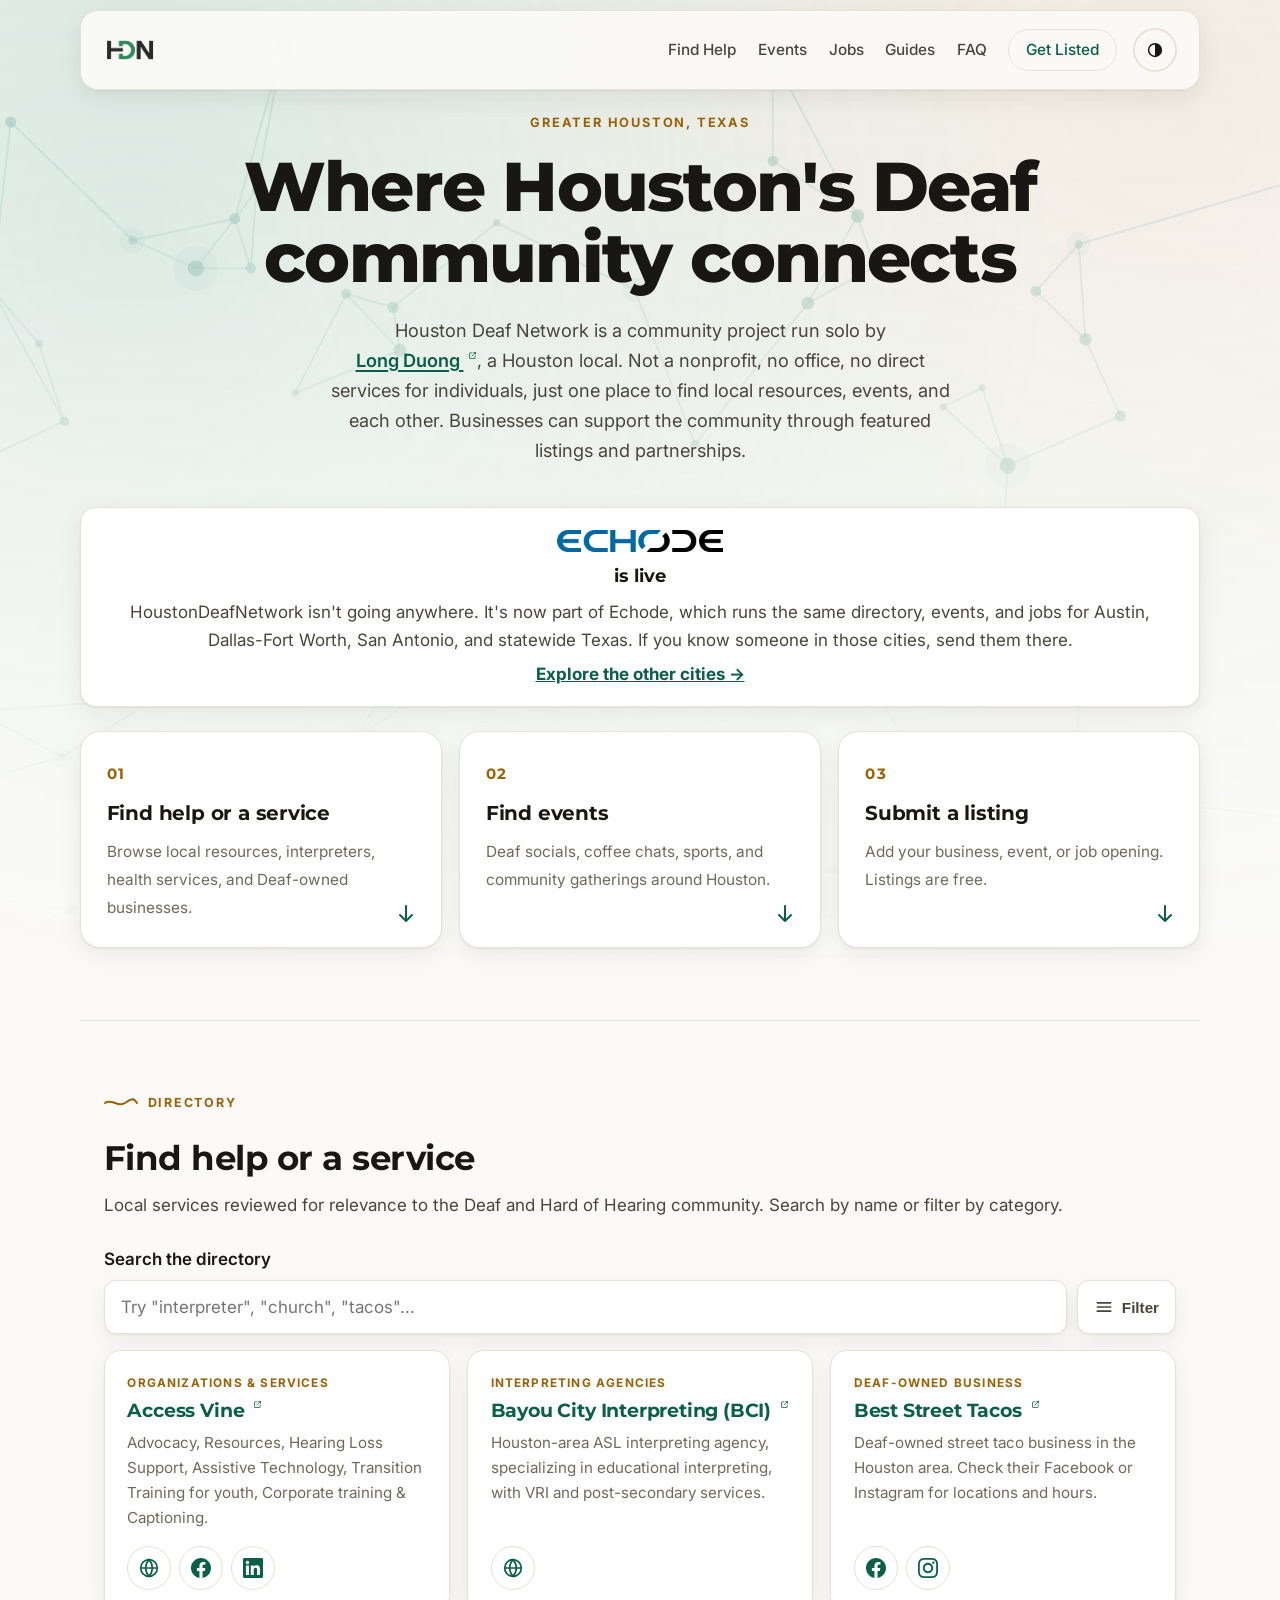
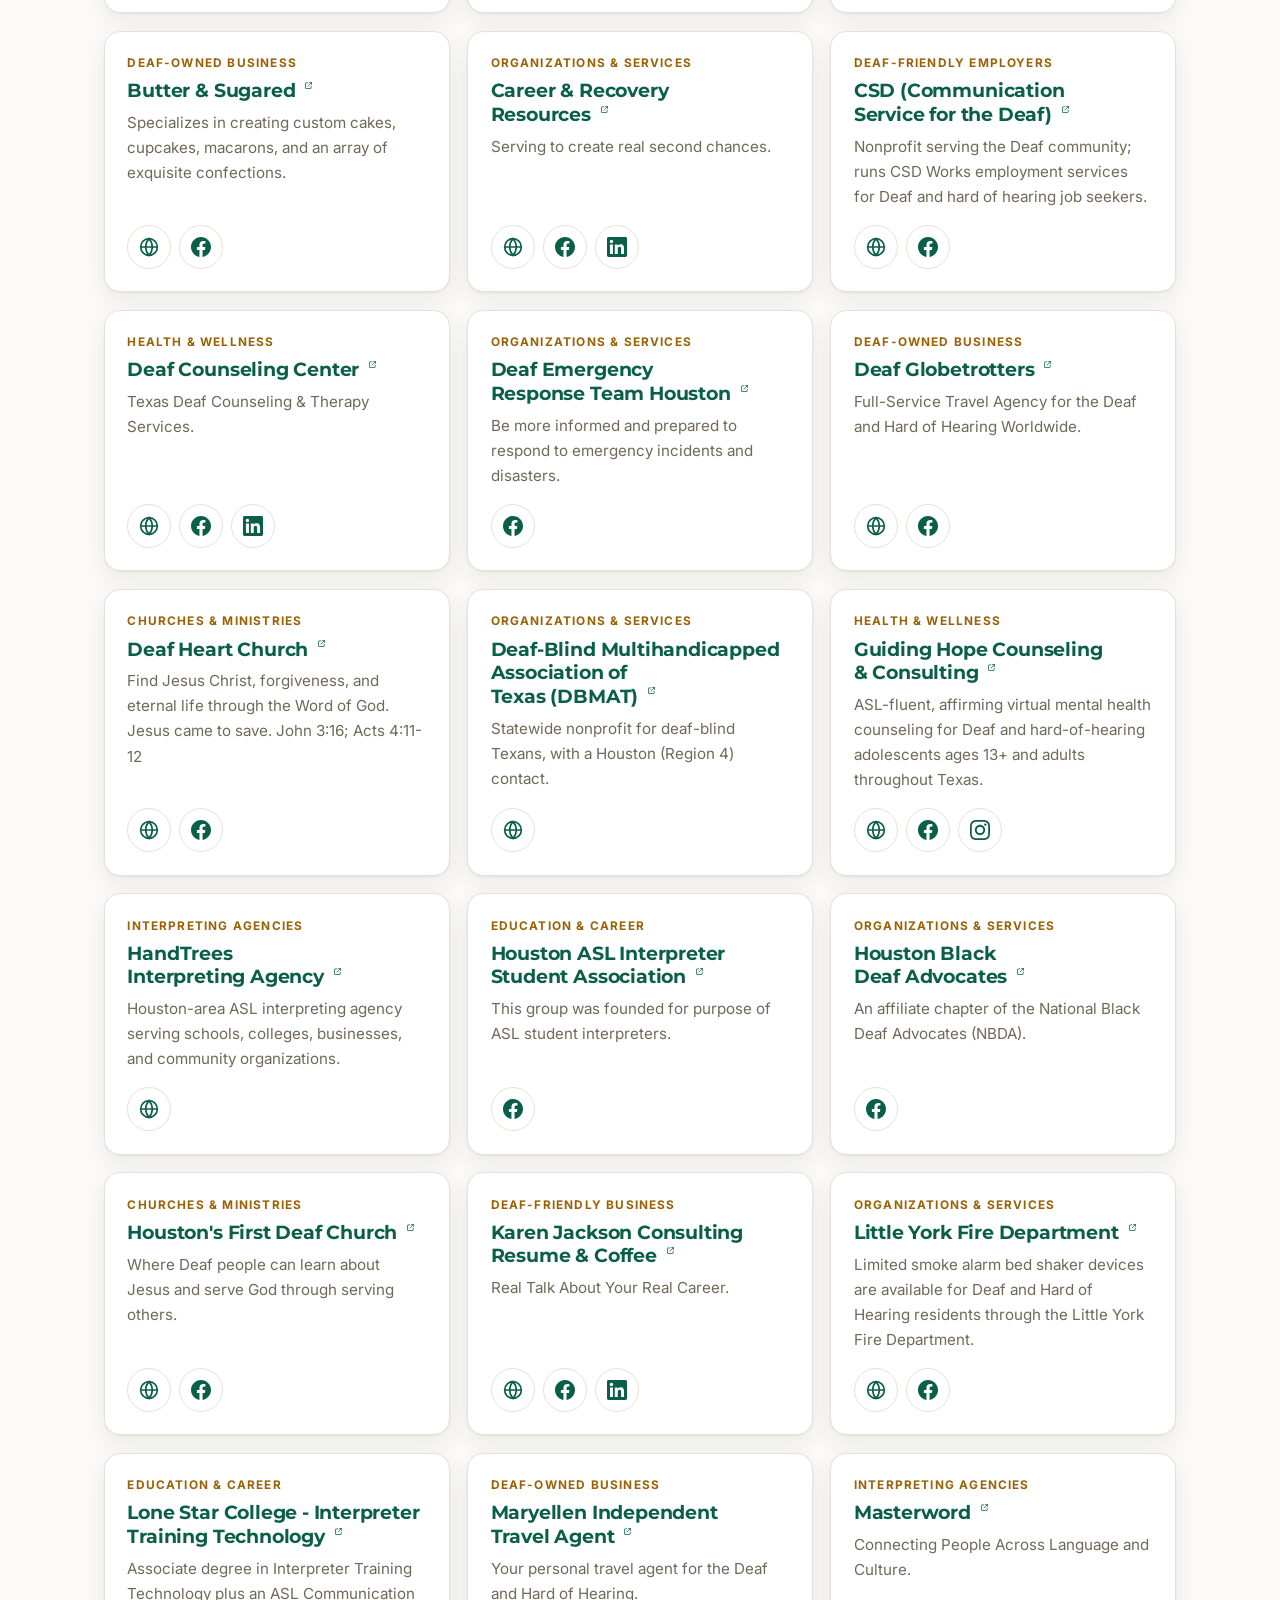
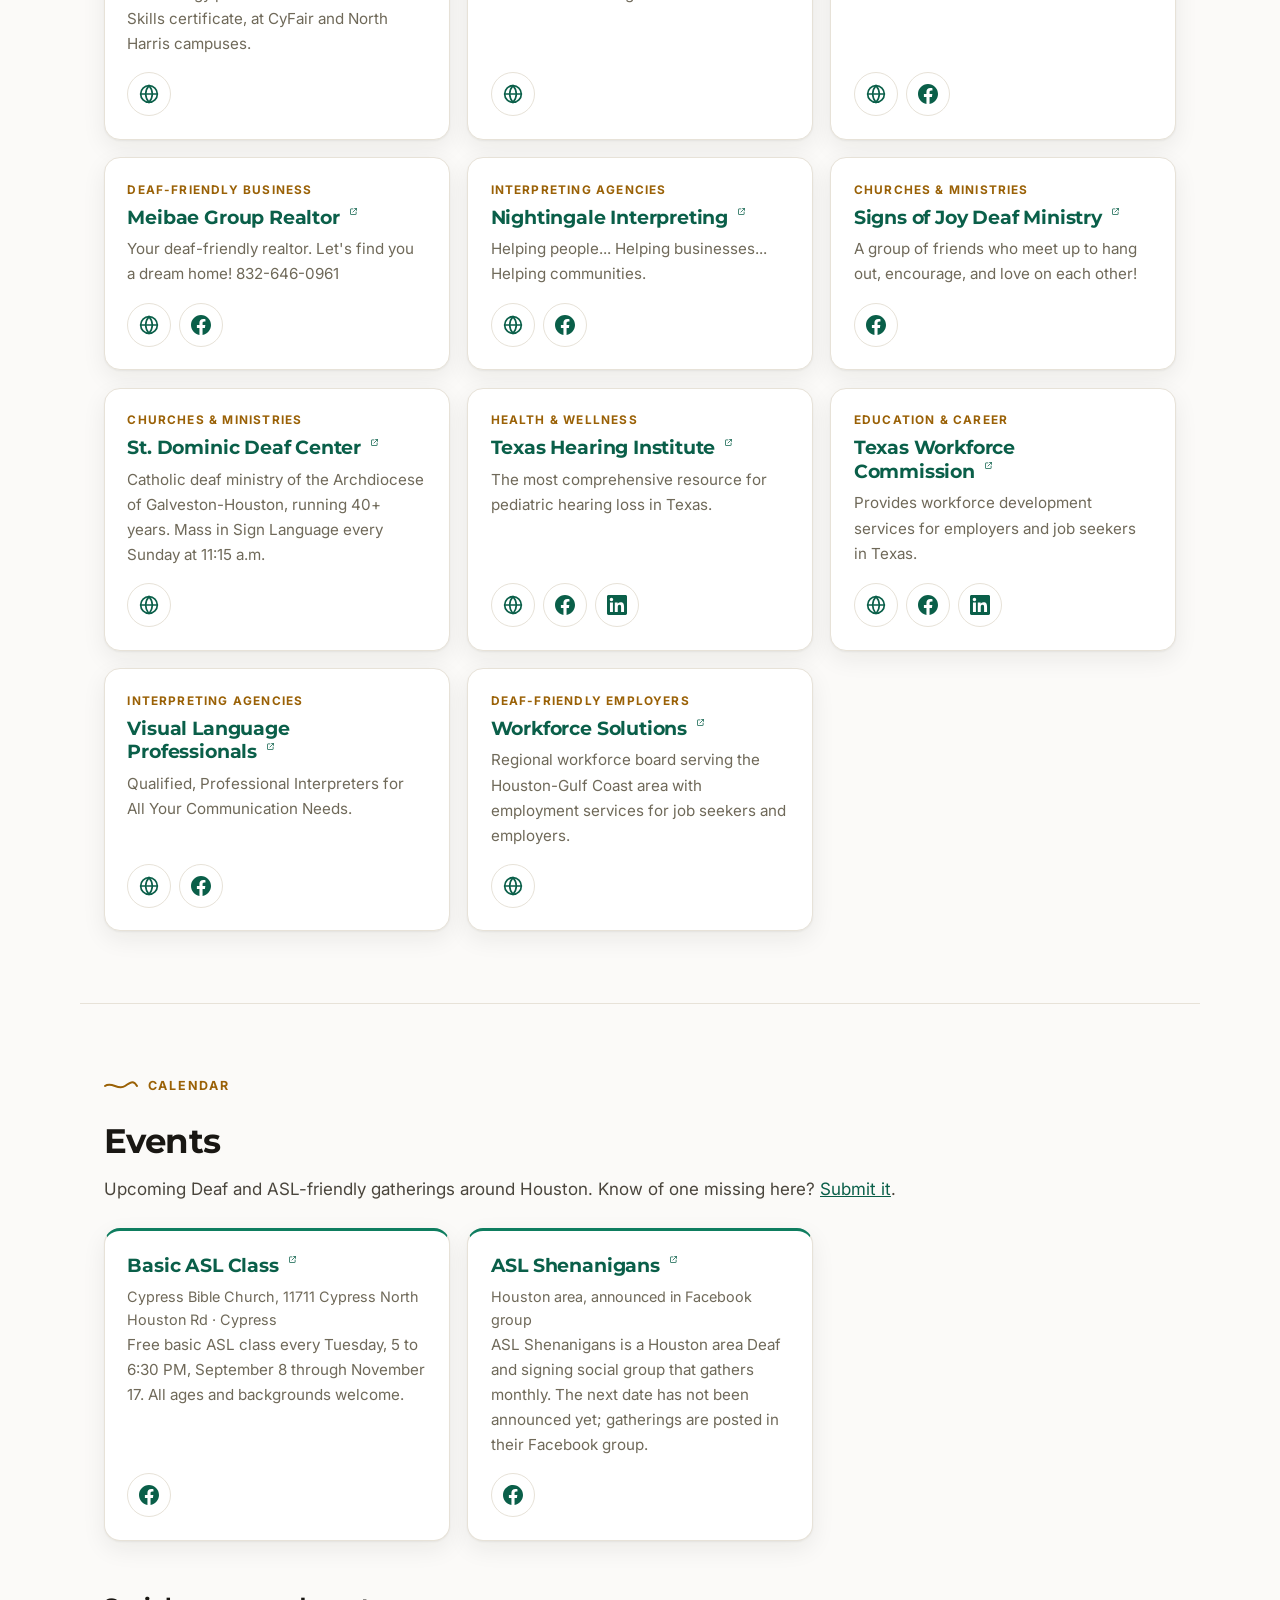
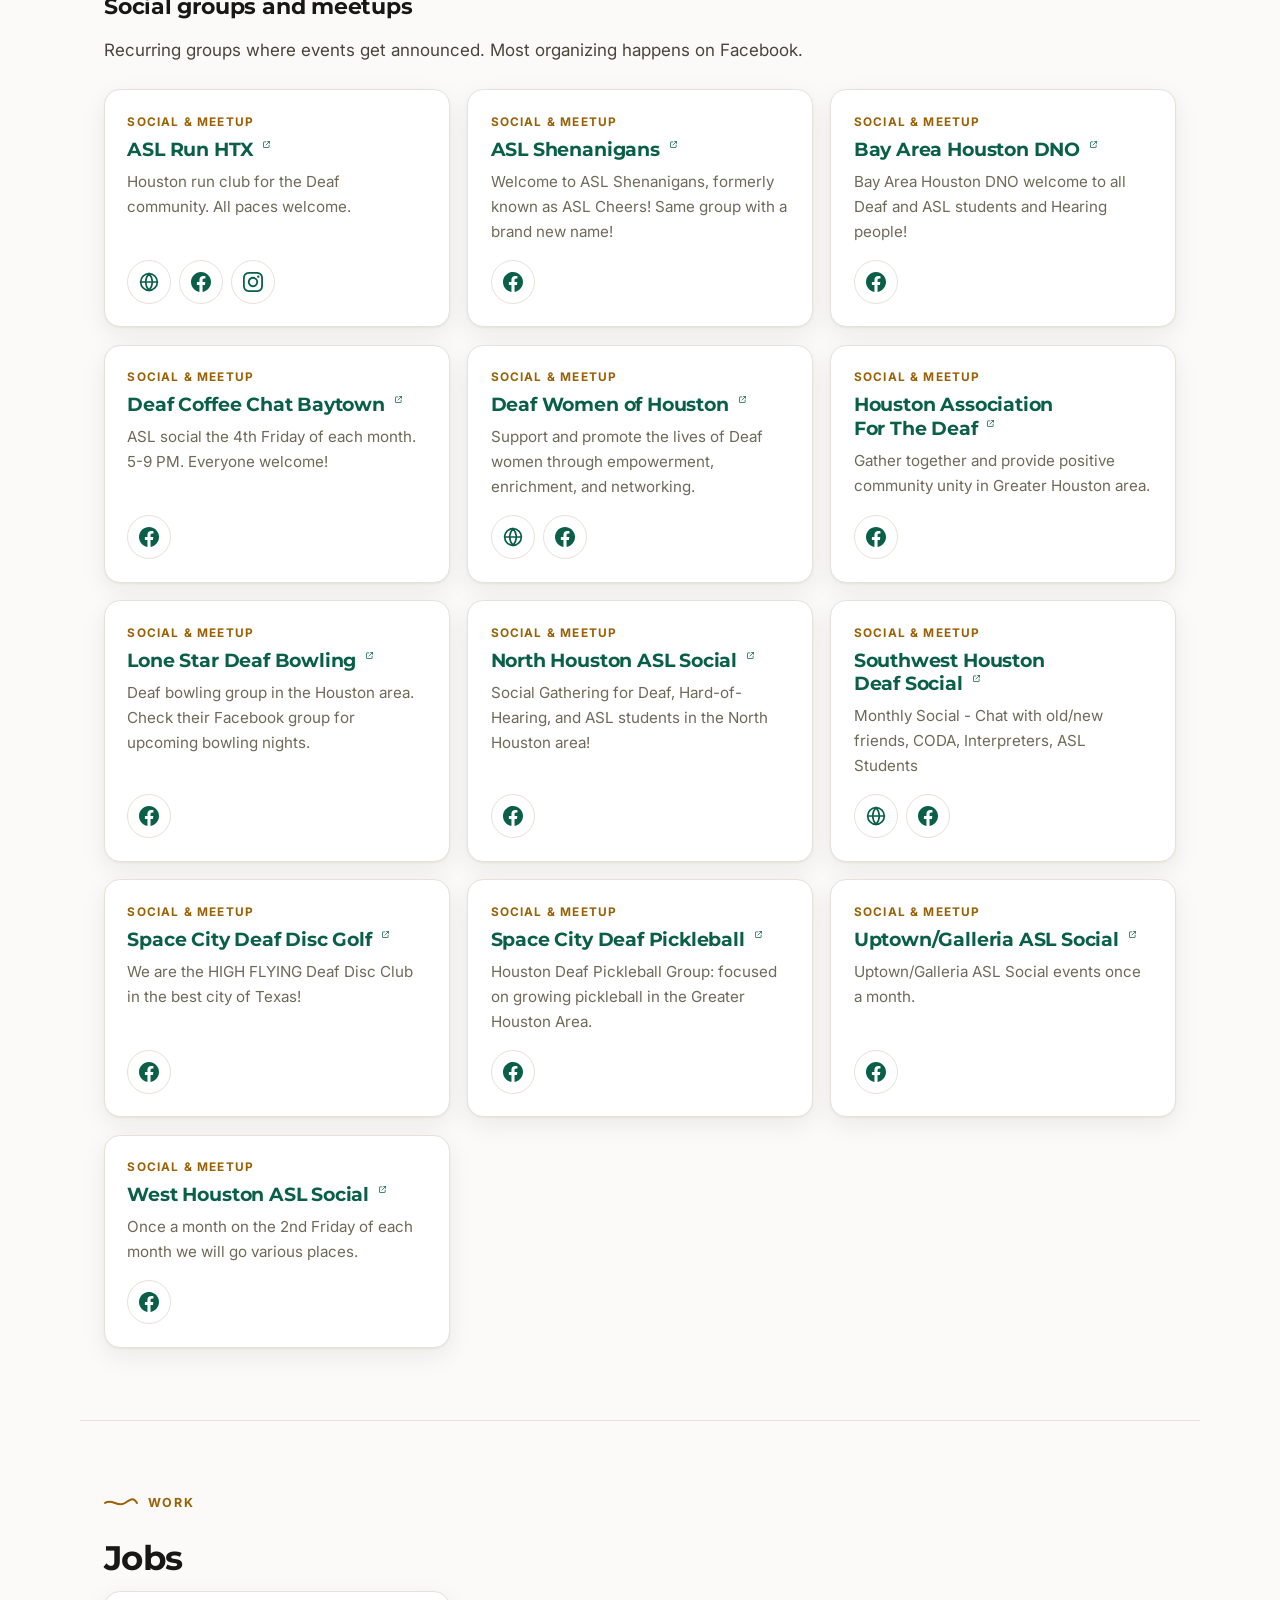
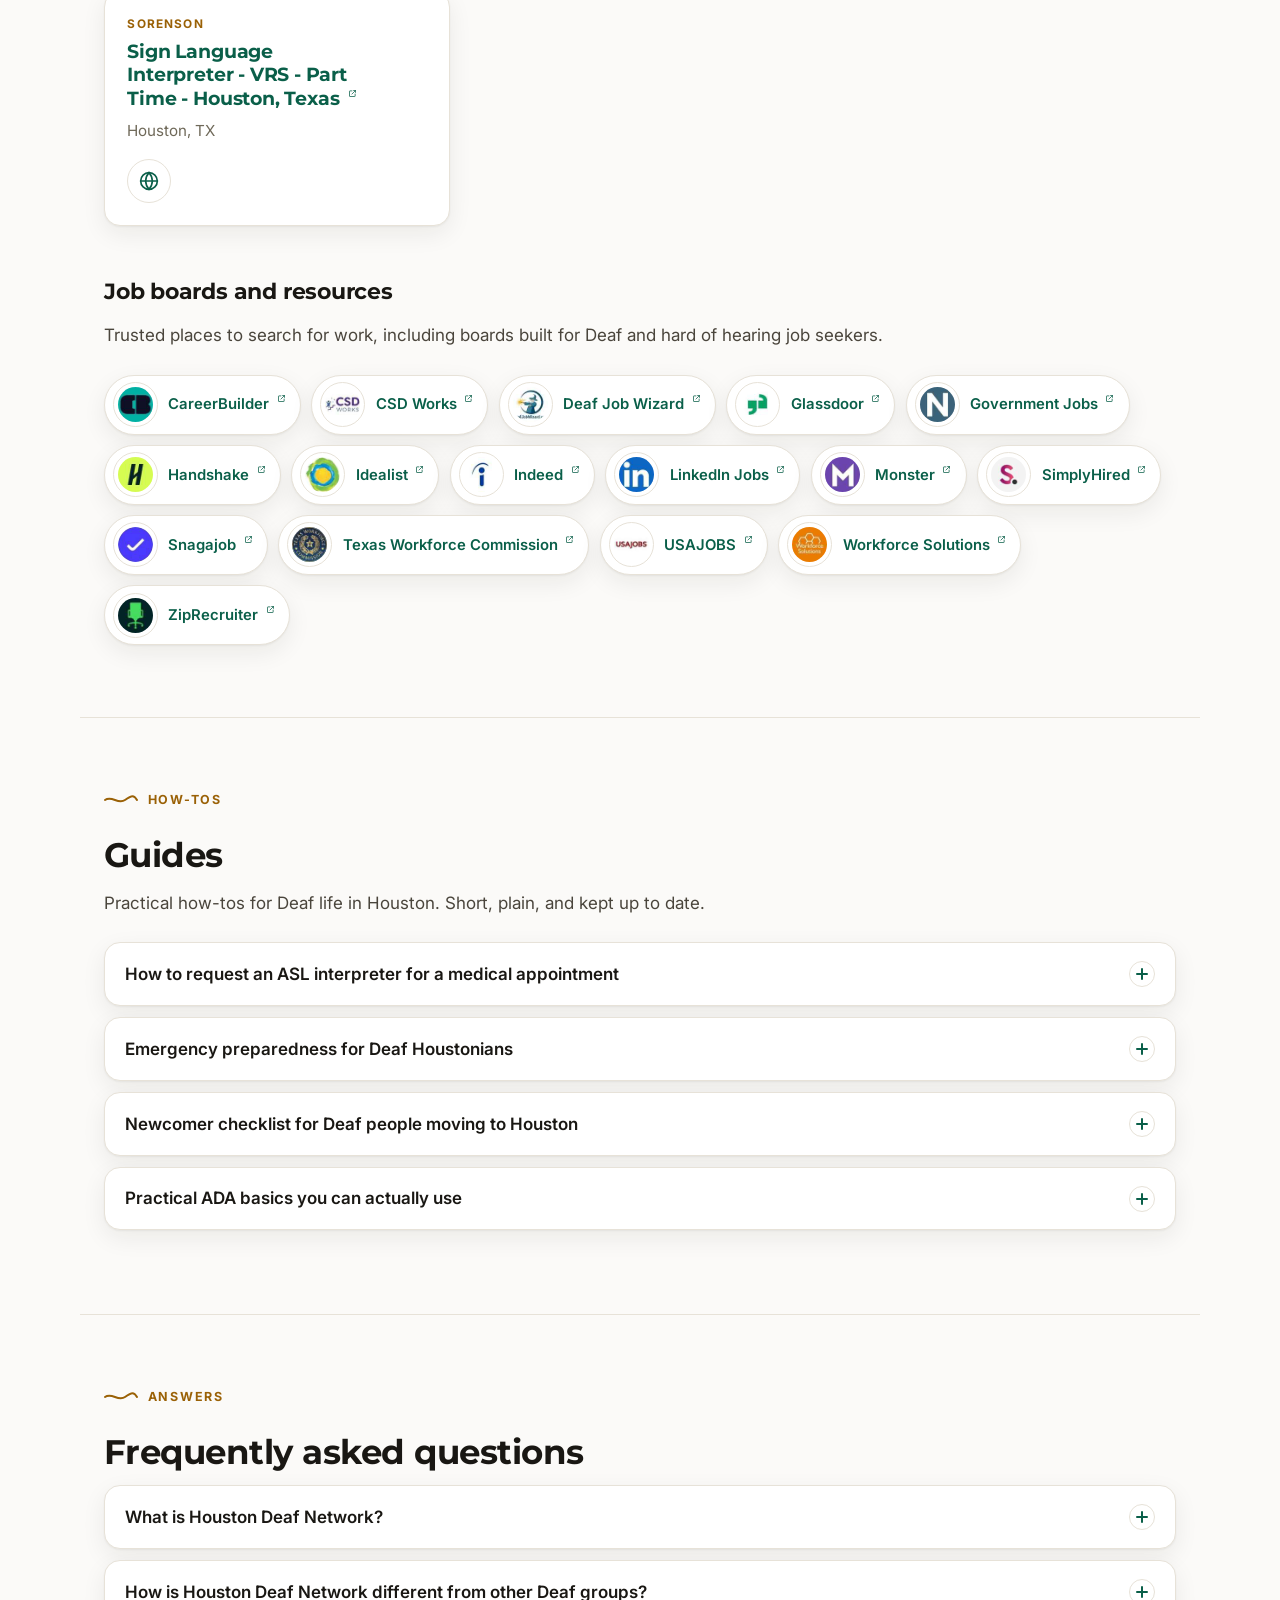
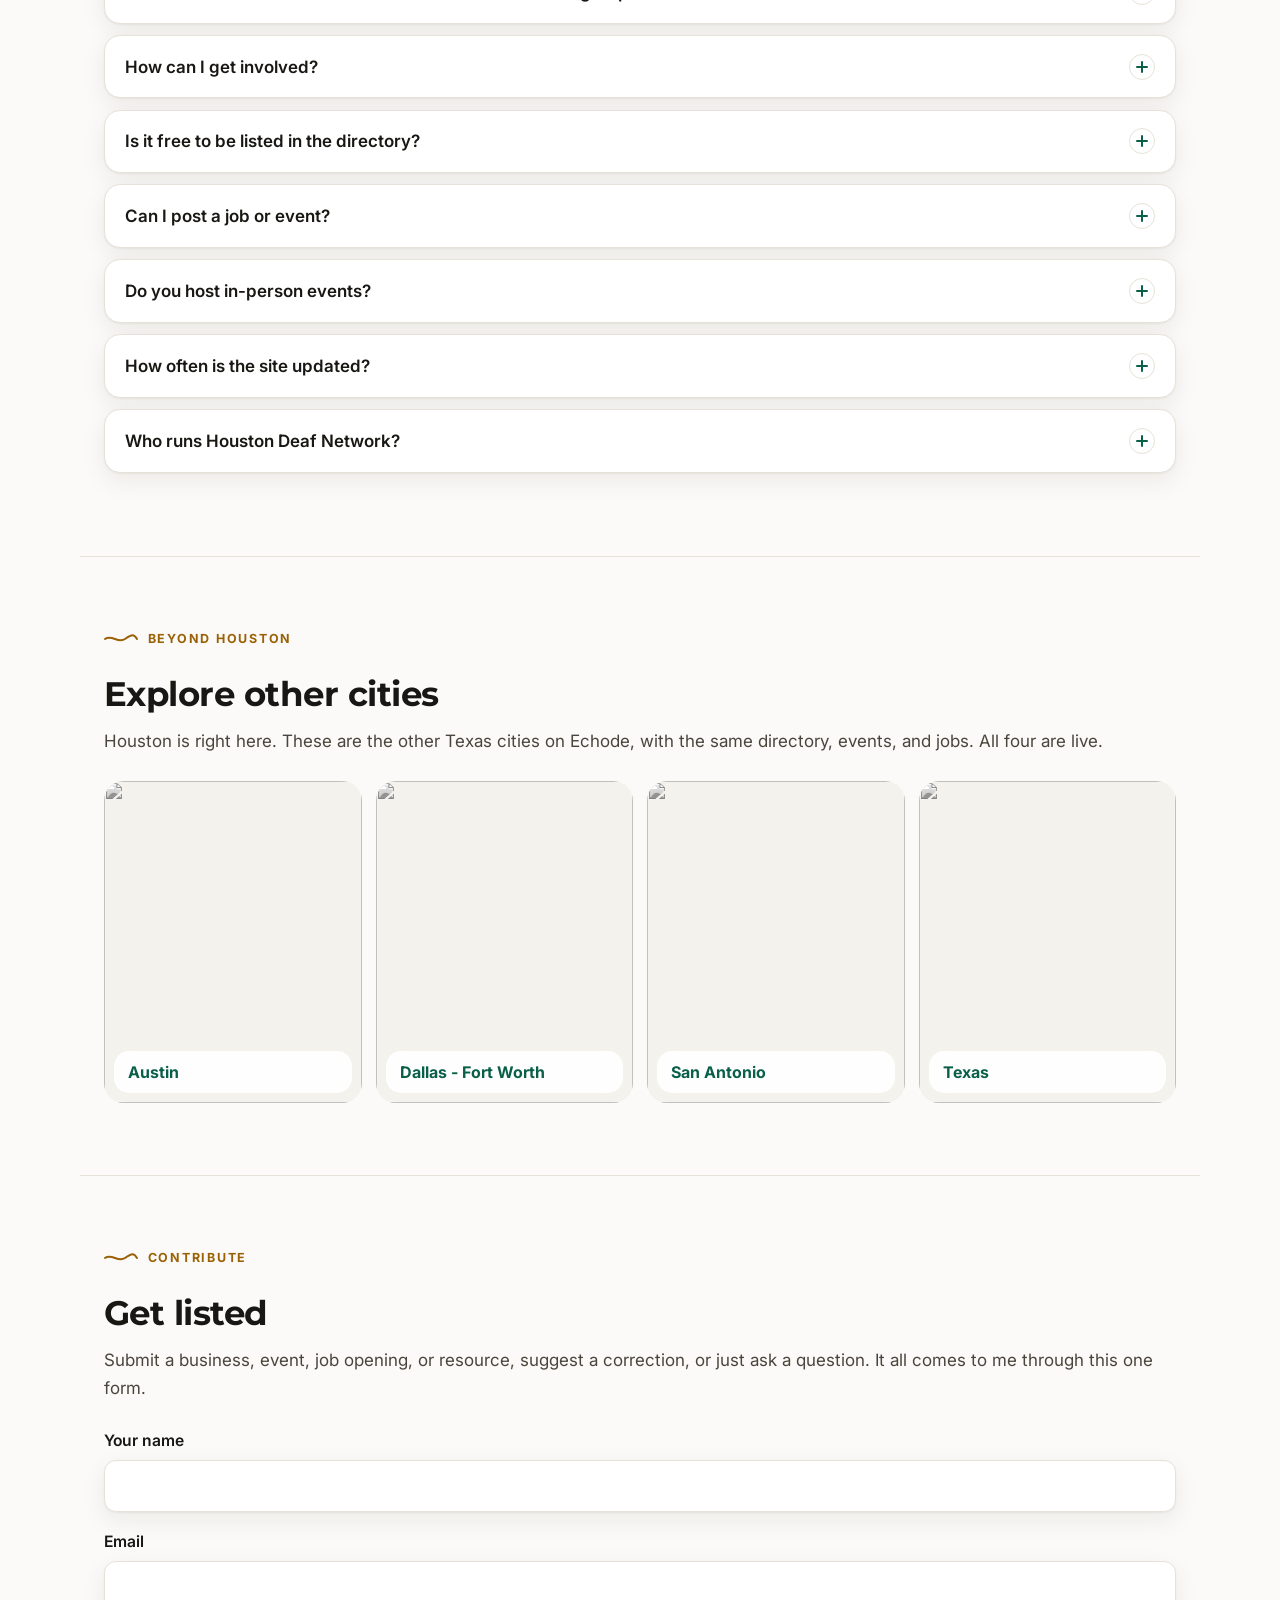
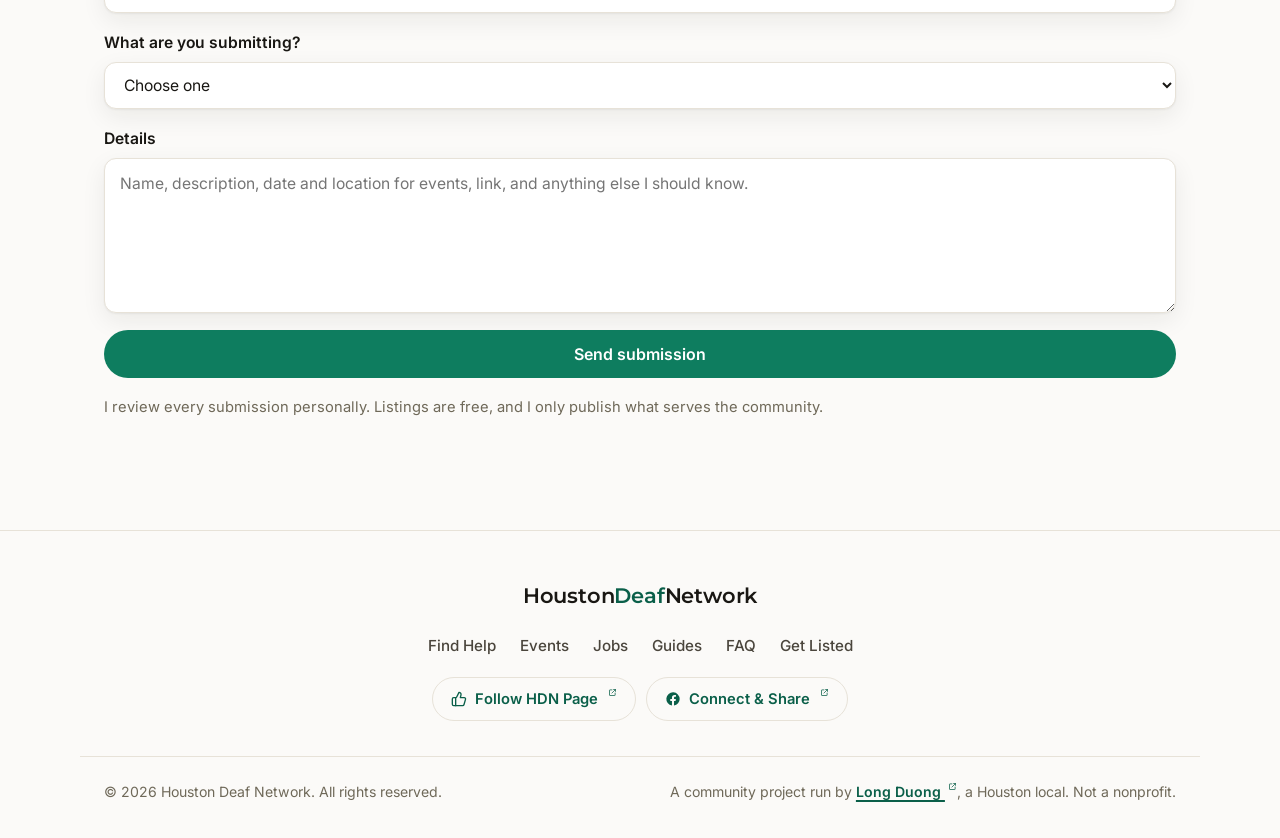
==== commit 0f0835c1: "Hide logo thumbnails on job posting cards (boards keep theirs)" ====
--- a/index.html
+++ b/index.html
@@ -65,7 +65,7 @@
     }
     window.addEventListener('load', function(){ setTimeout(loadAnalytics, 2000); });
   </script>
-  <link rel="stylesheet" href="styles.css?v=40">
+  <link rel="stylesheet" href="styles.css?v=41">
 </head>
 <body>
   <noscript><p class="noscript-note">This site needs JavaScript to show listings, events, guides, and the Get Listed form. Please enable JavaScript and reload.</p></noscript>
@@ -372,7 +372,7 @@
            Fallback: if the Worker is ever down, swap the action below back to the
            FormSubmit URL (see git history) and the handler works unchanged. -->
       <form class="contact-form" id="contact-form" action="https://hdn-form-intake.longster.workers.dev/" method="POST">
-        <label class="hp-field" aria-hidden="true">Company<input type="text" name="company" tabindex="-1" autocomplete="off"></label>
+        <label class="hp-field" aria-hidden="true">Leave this empty<input type="text" name="mx_check" tabindex="-1" autocomplete="off"></label>
         <label>Your name<input type="text" name="name" required autocomplete="name"></label>
         <label>Email<input type="email" name="email" required autocomplete="email"></label>
         <label>What are you submitting?
--- a/styles.css
+++ b/styles.css
@@ -521,11 +521,13 @@
   border: 1px solid var(--hairline);
 }
 
-/* Thumbnails hidden (2026-10-25): directory and social cards show text only.
-   Logos stay in the data, so this is reversible. Featured event, job board
-   chips, job postings, and explore-city images are untouched. */
+/* Thumbnails hidden: directory and social cards show text only since
+   2026-10-25, job postings since 2026-11-06. Logos stay in the data, so
+   this is reversible. Featured event, job board chips, and explore-city
+   images are untouched. */
 #directory-grid .dir-logo,
-#socials-grid .dir-logo {
+#socials-grid .dir-logo,
+#job-postings .dir-logo {
   display: none;
 }
 
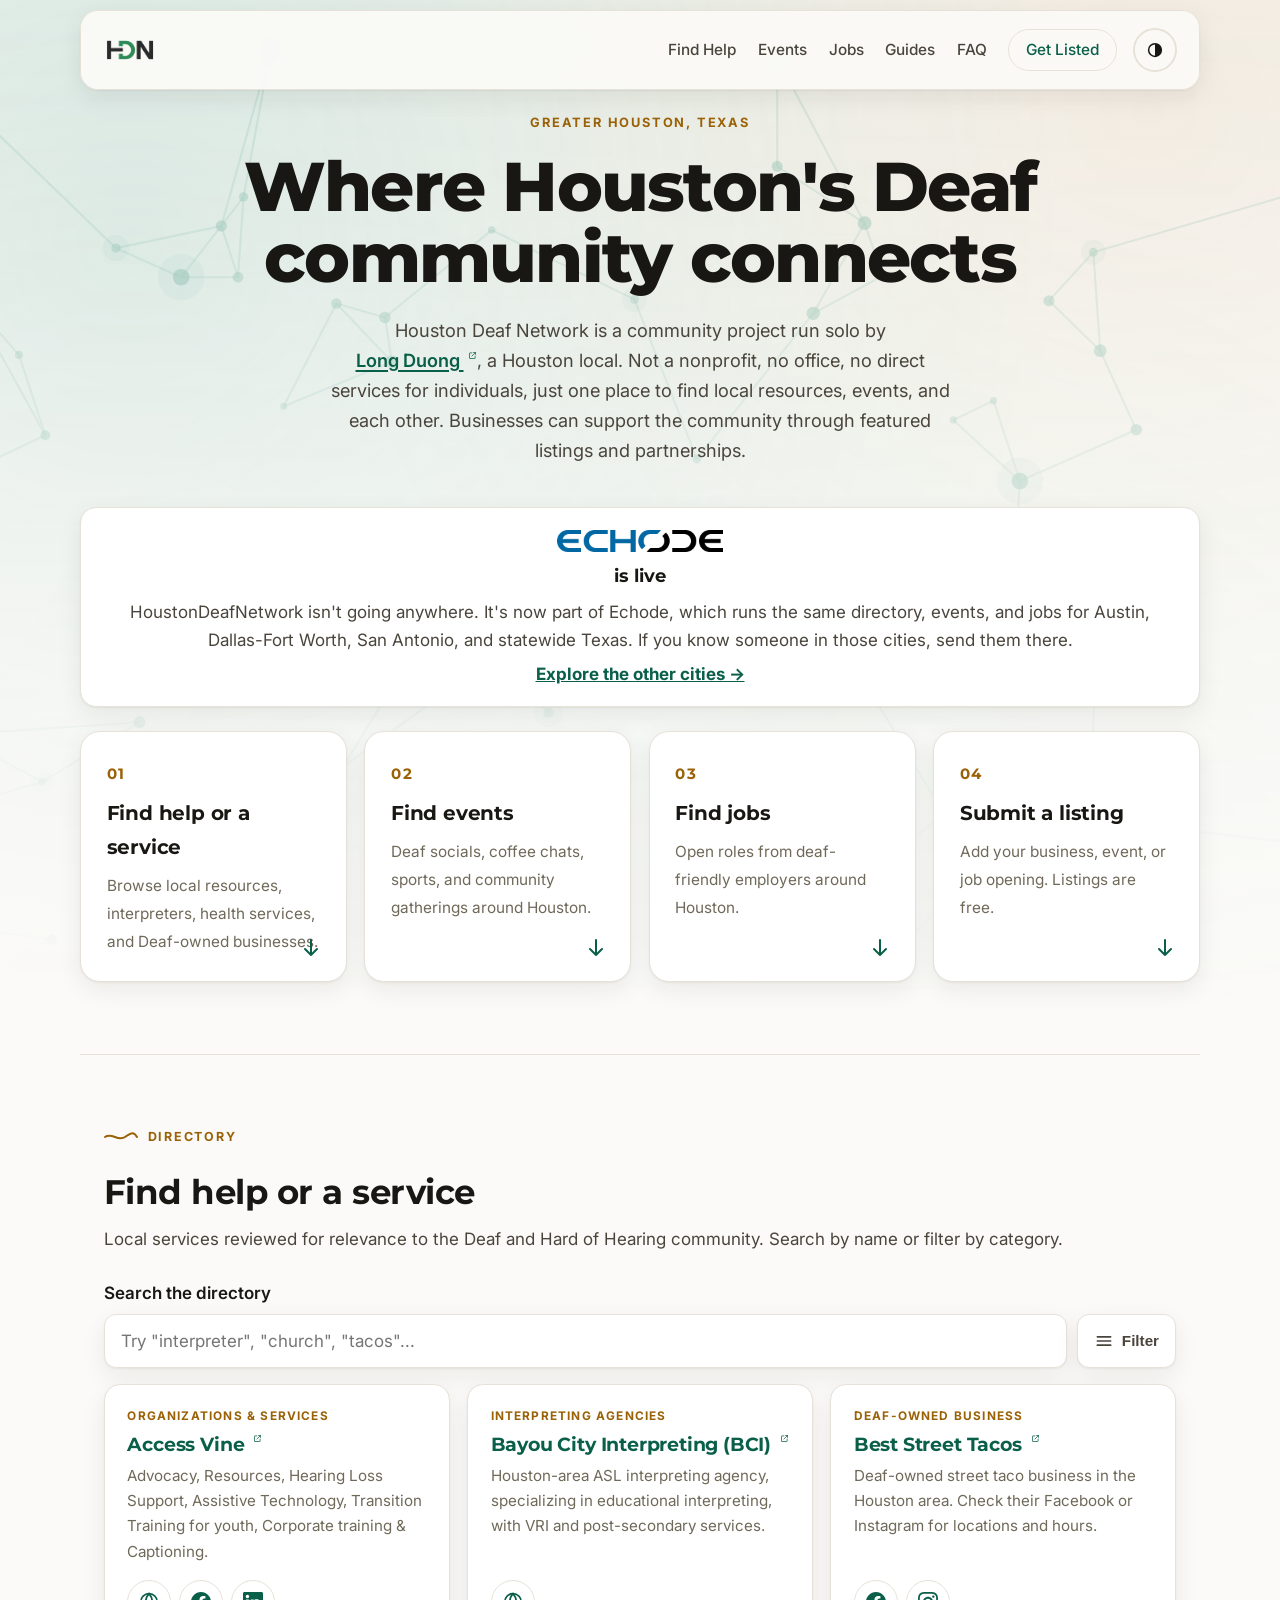
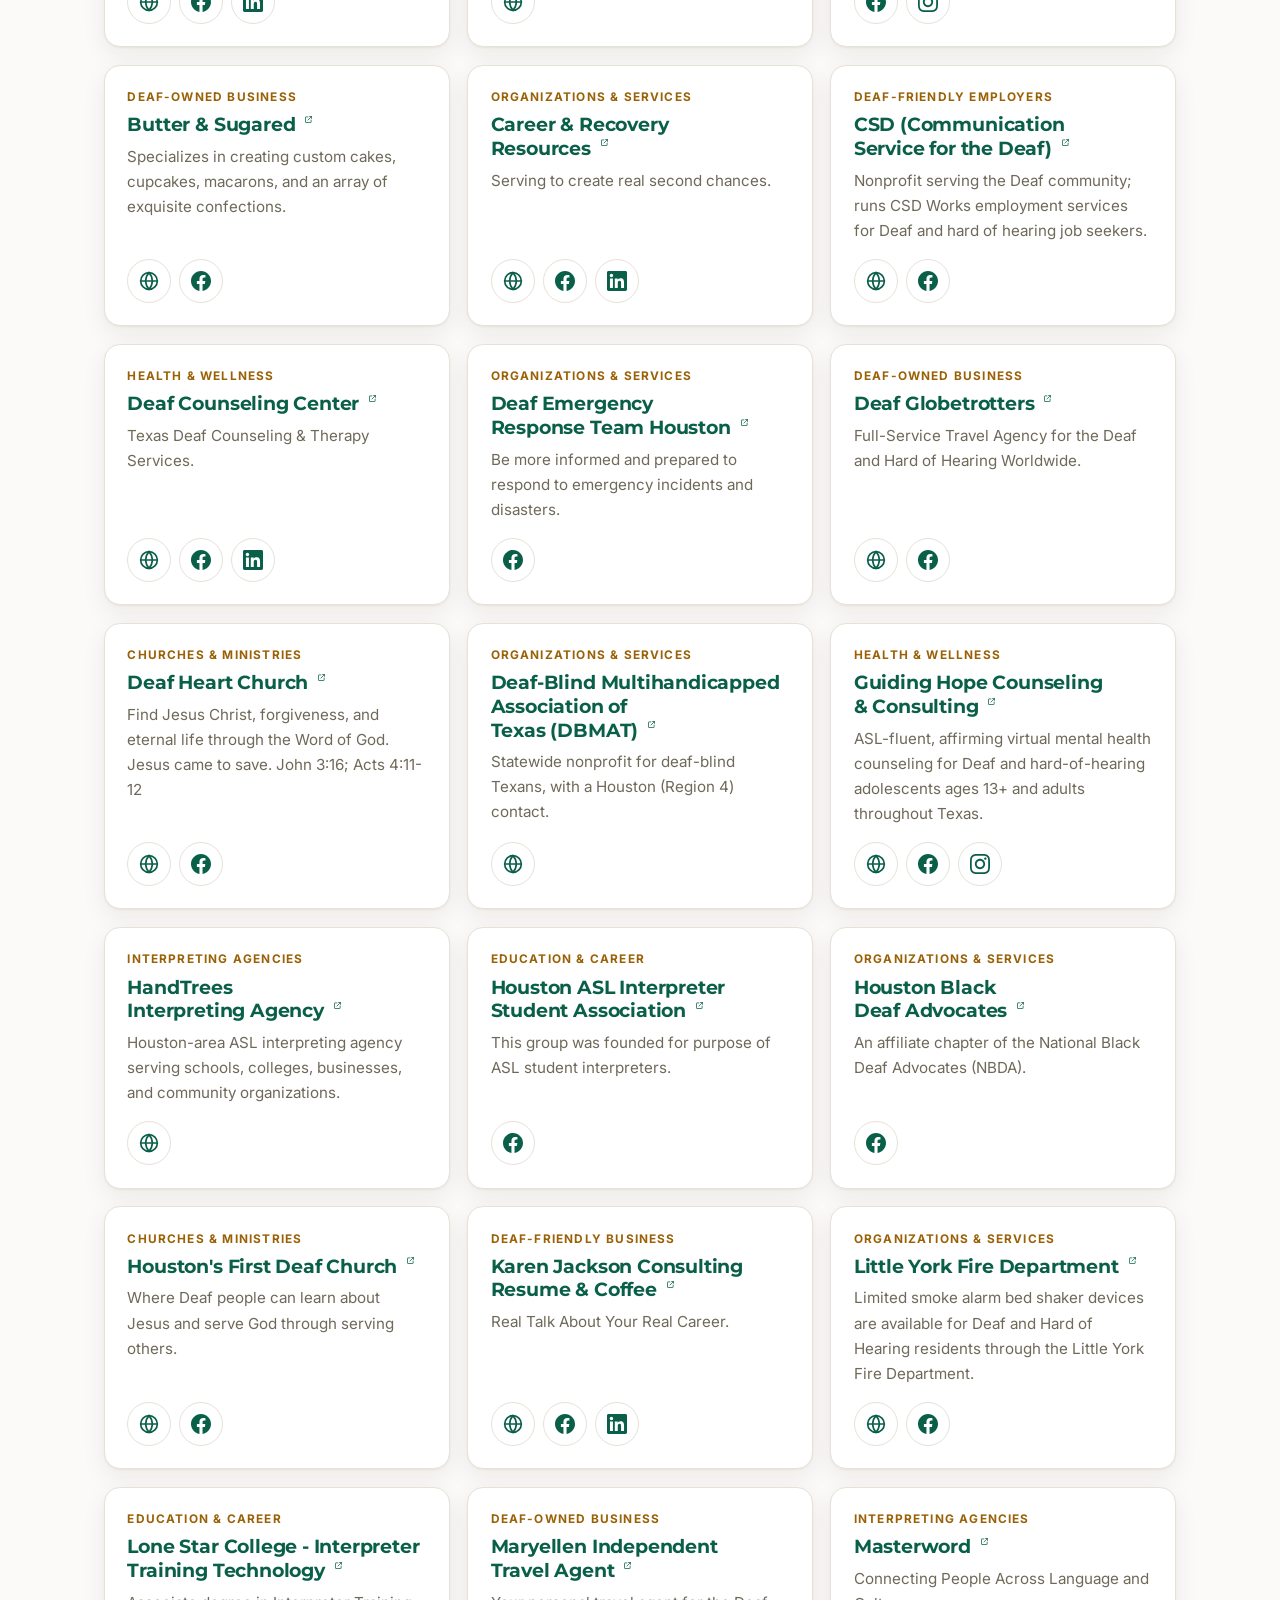
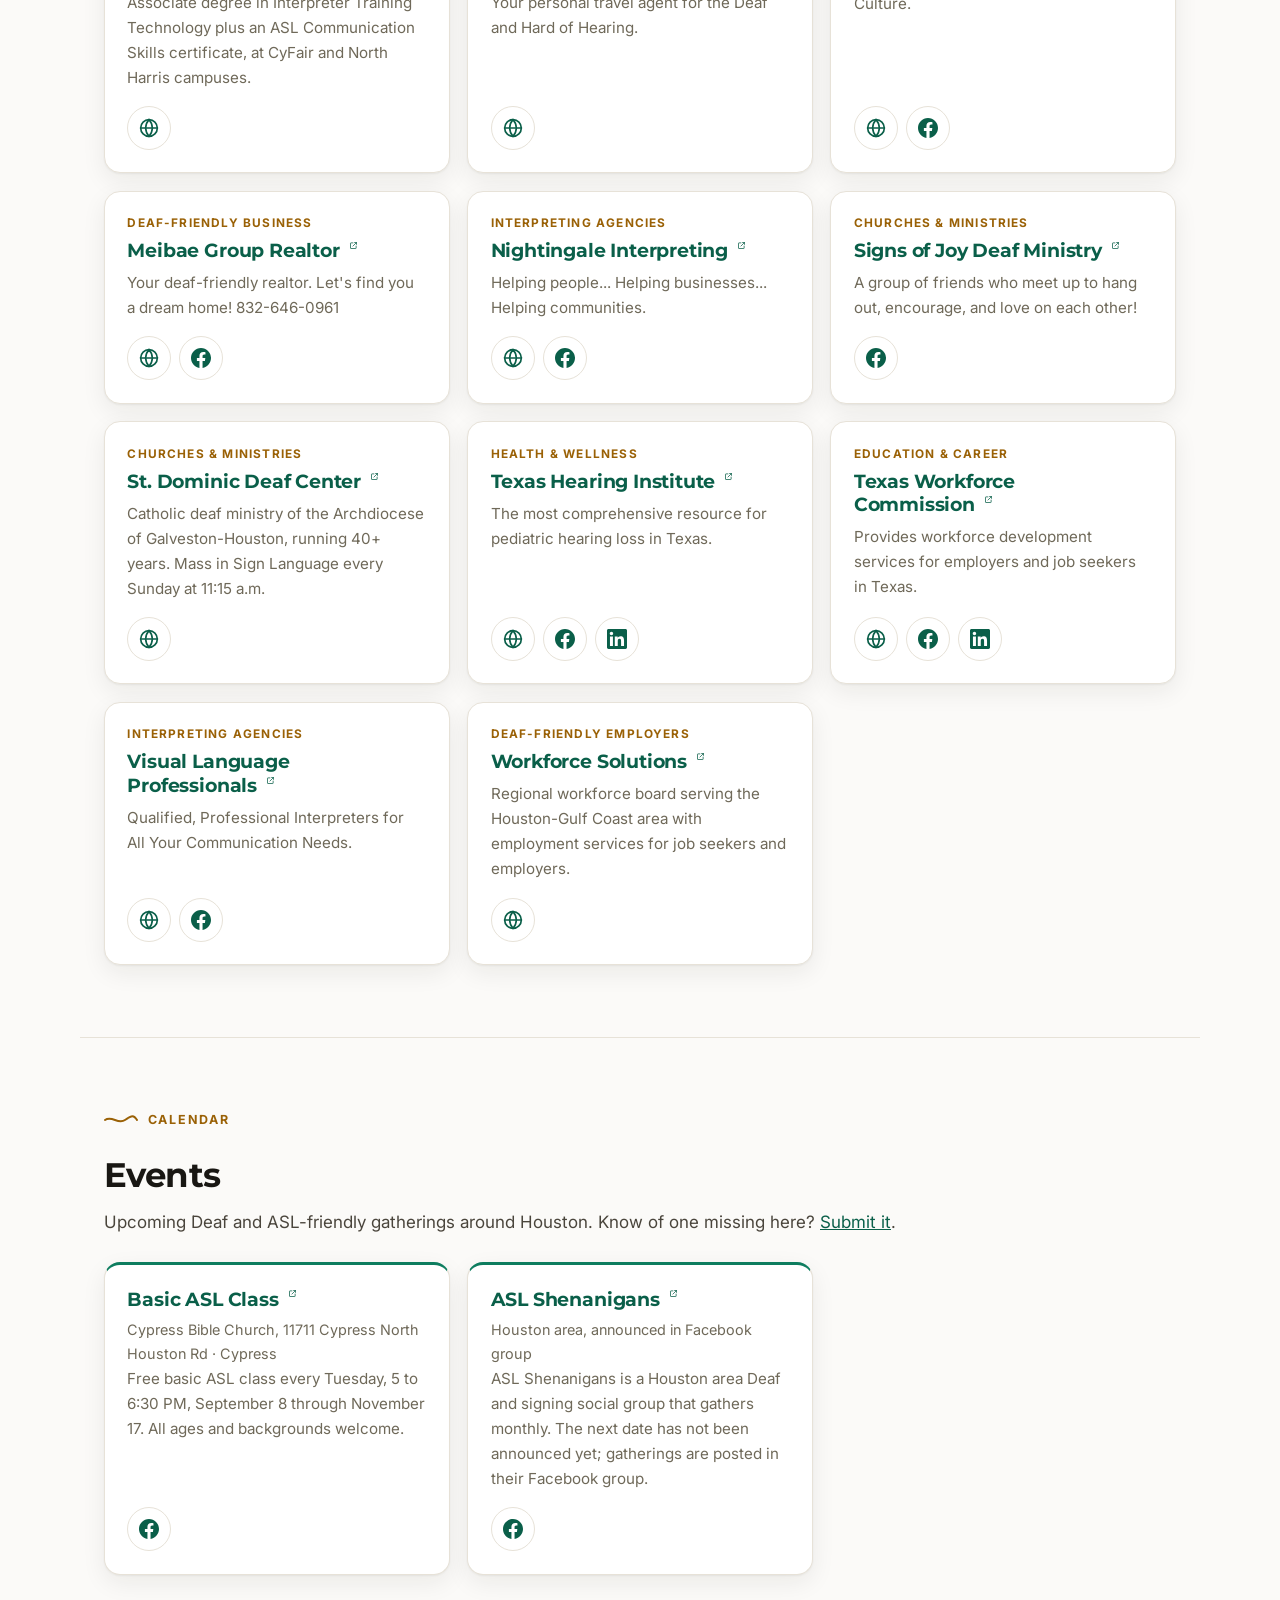
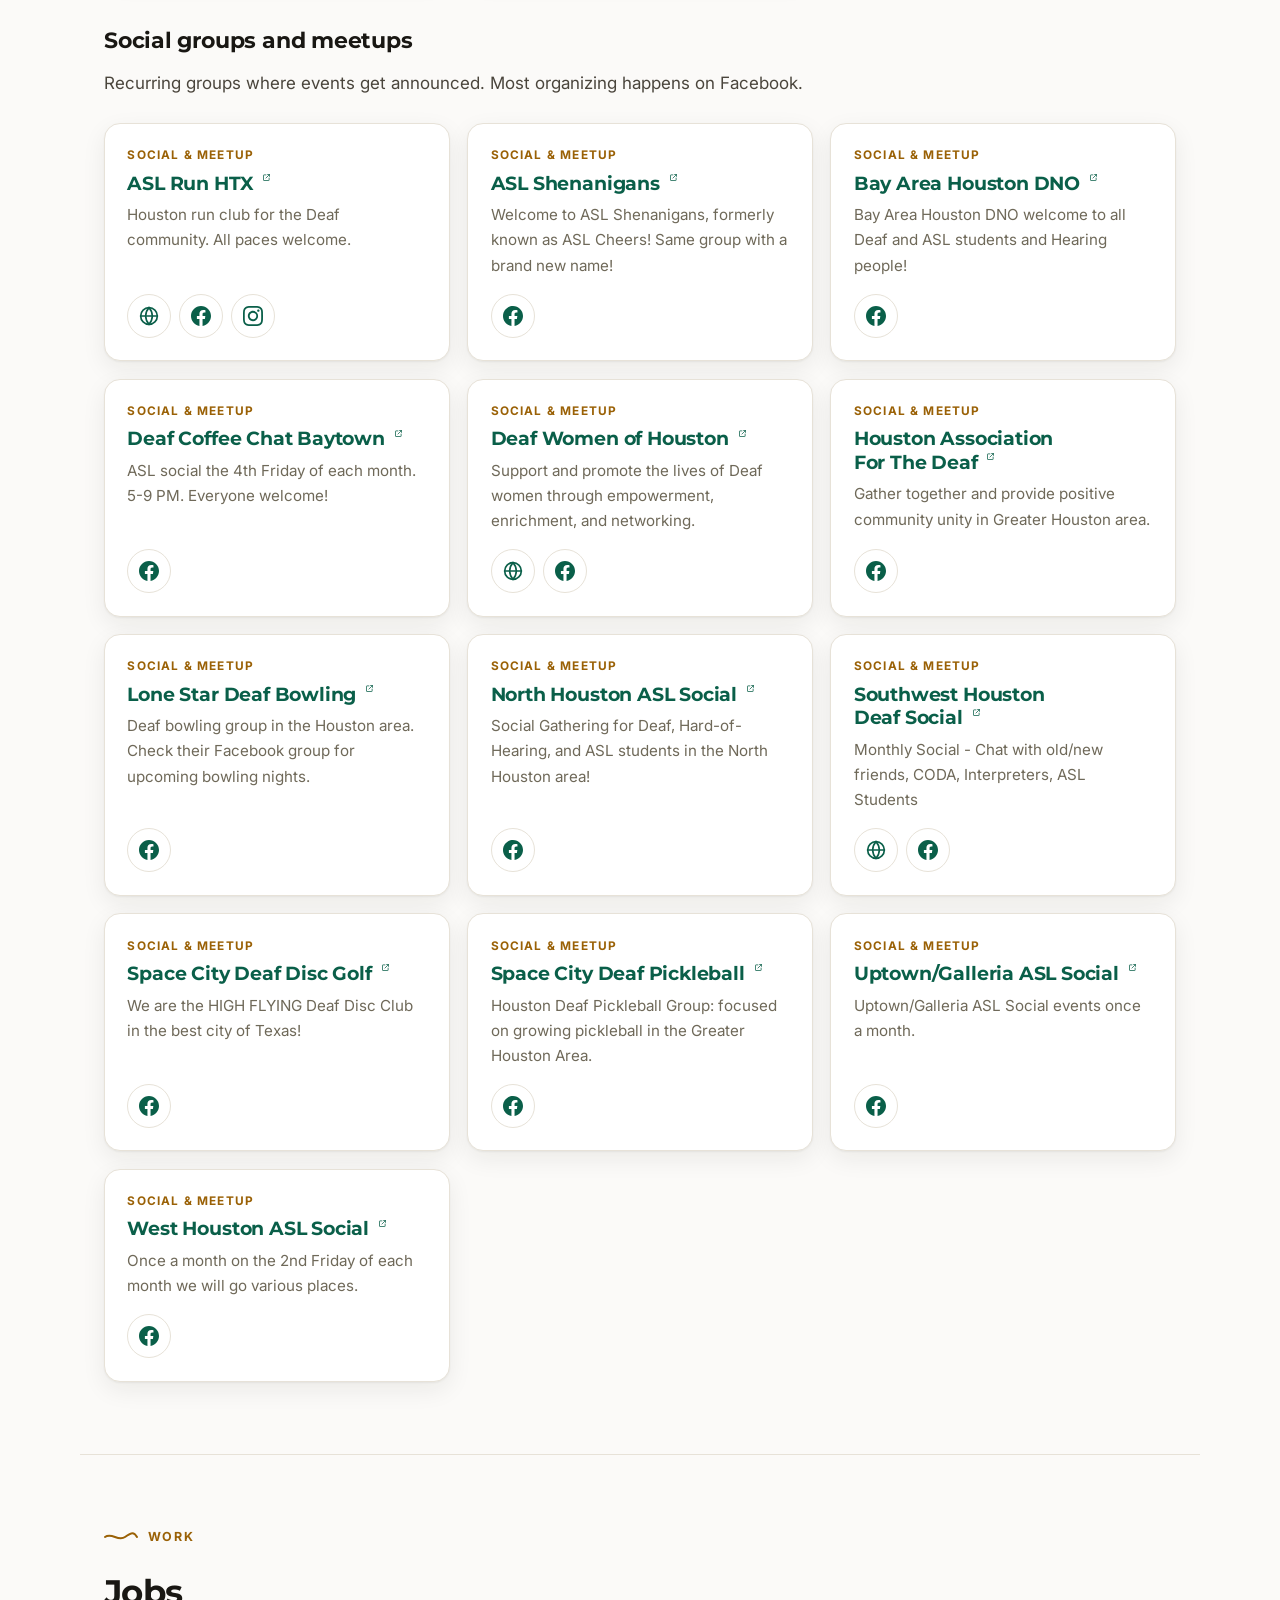
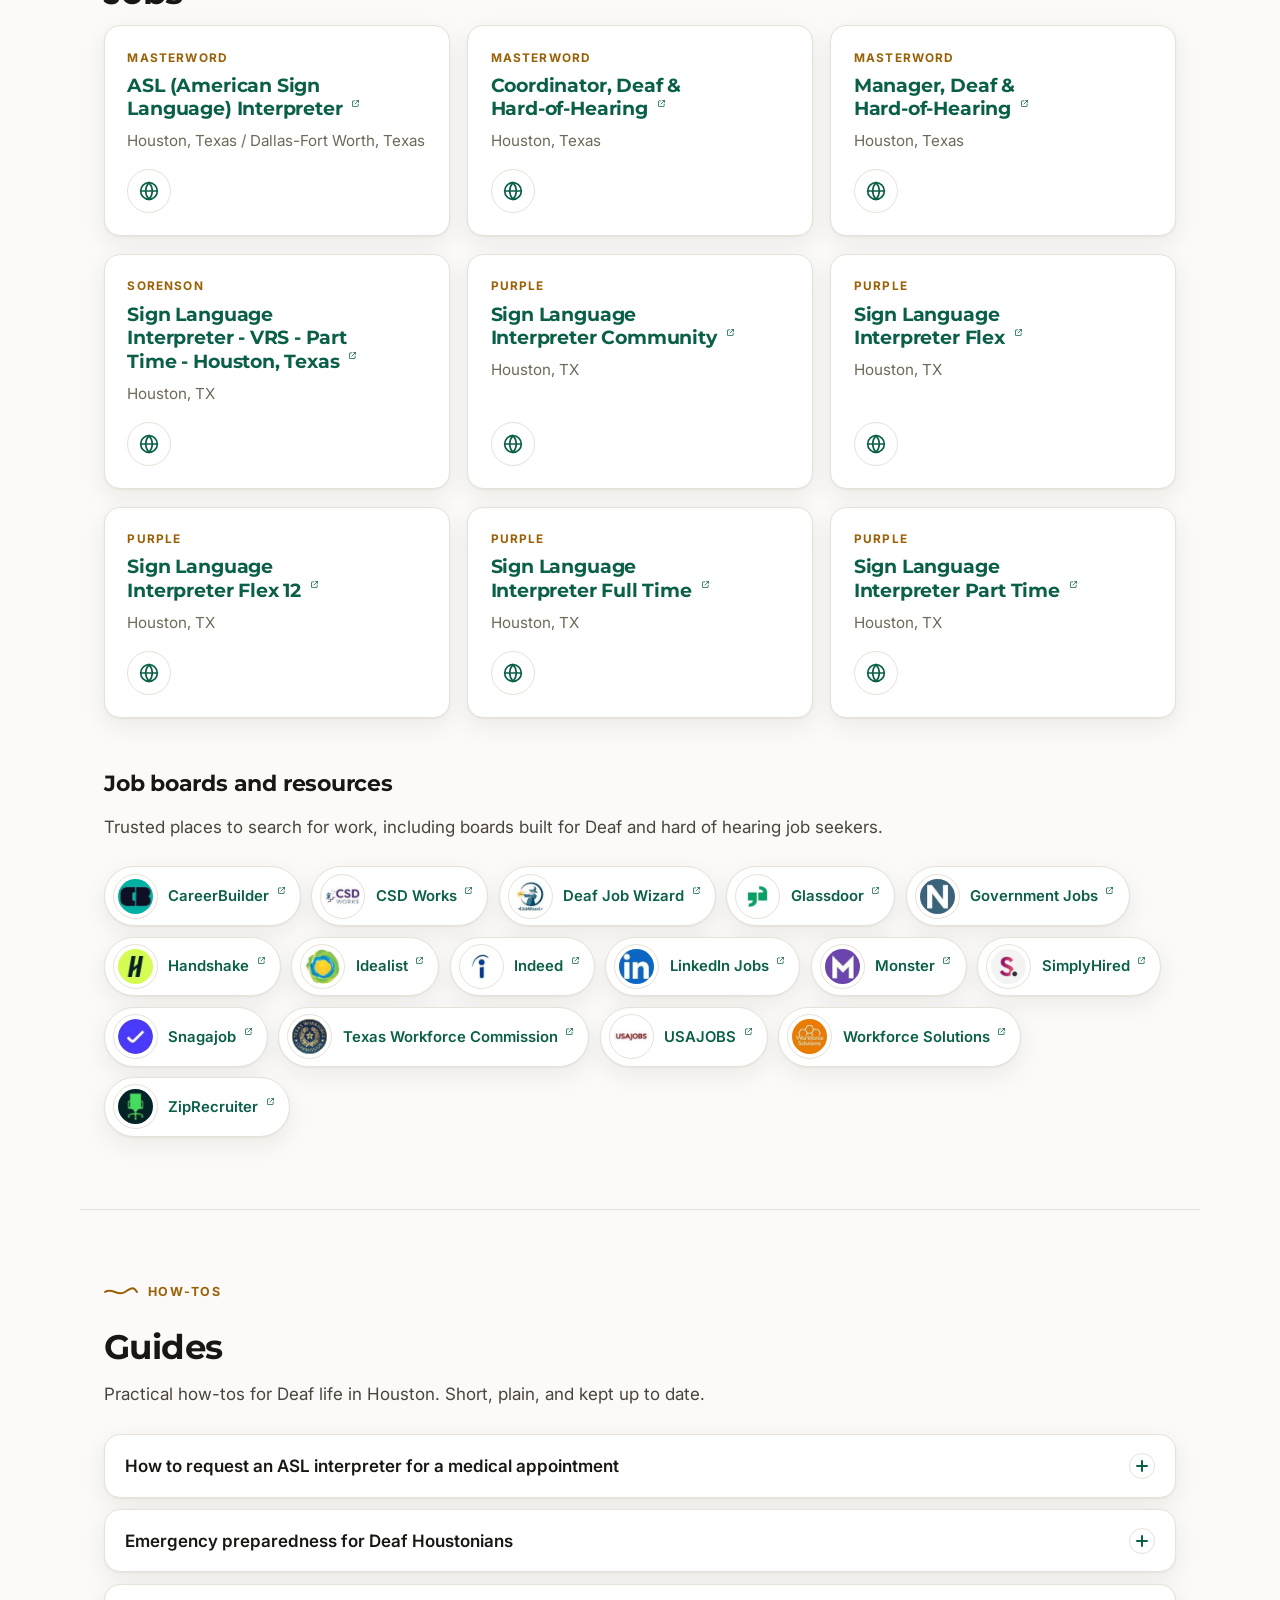
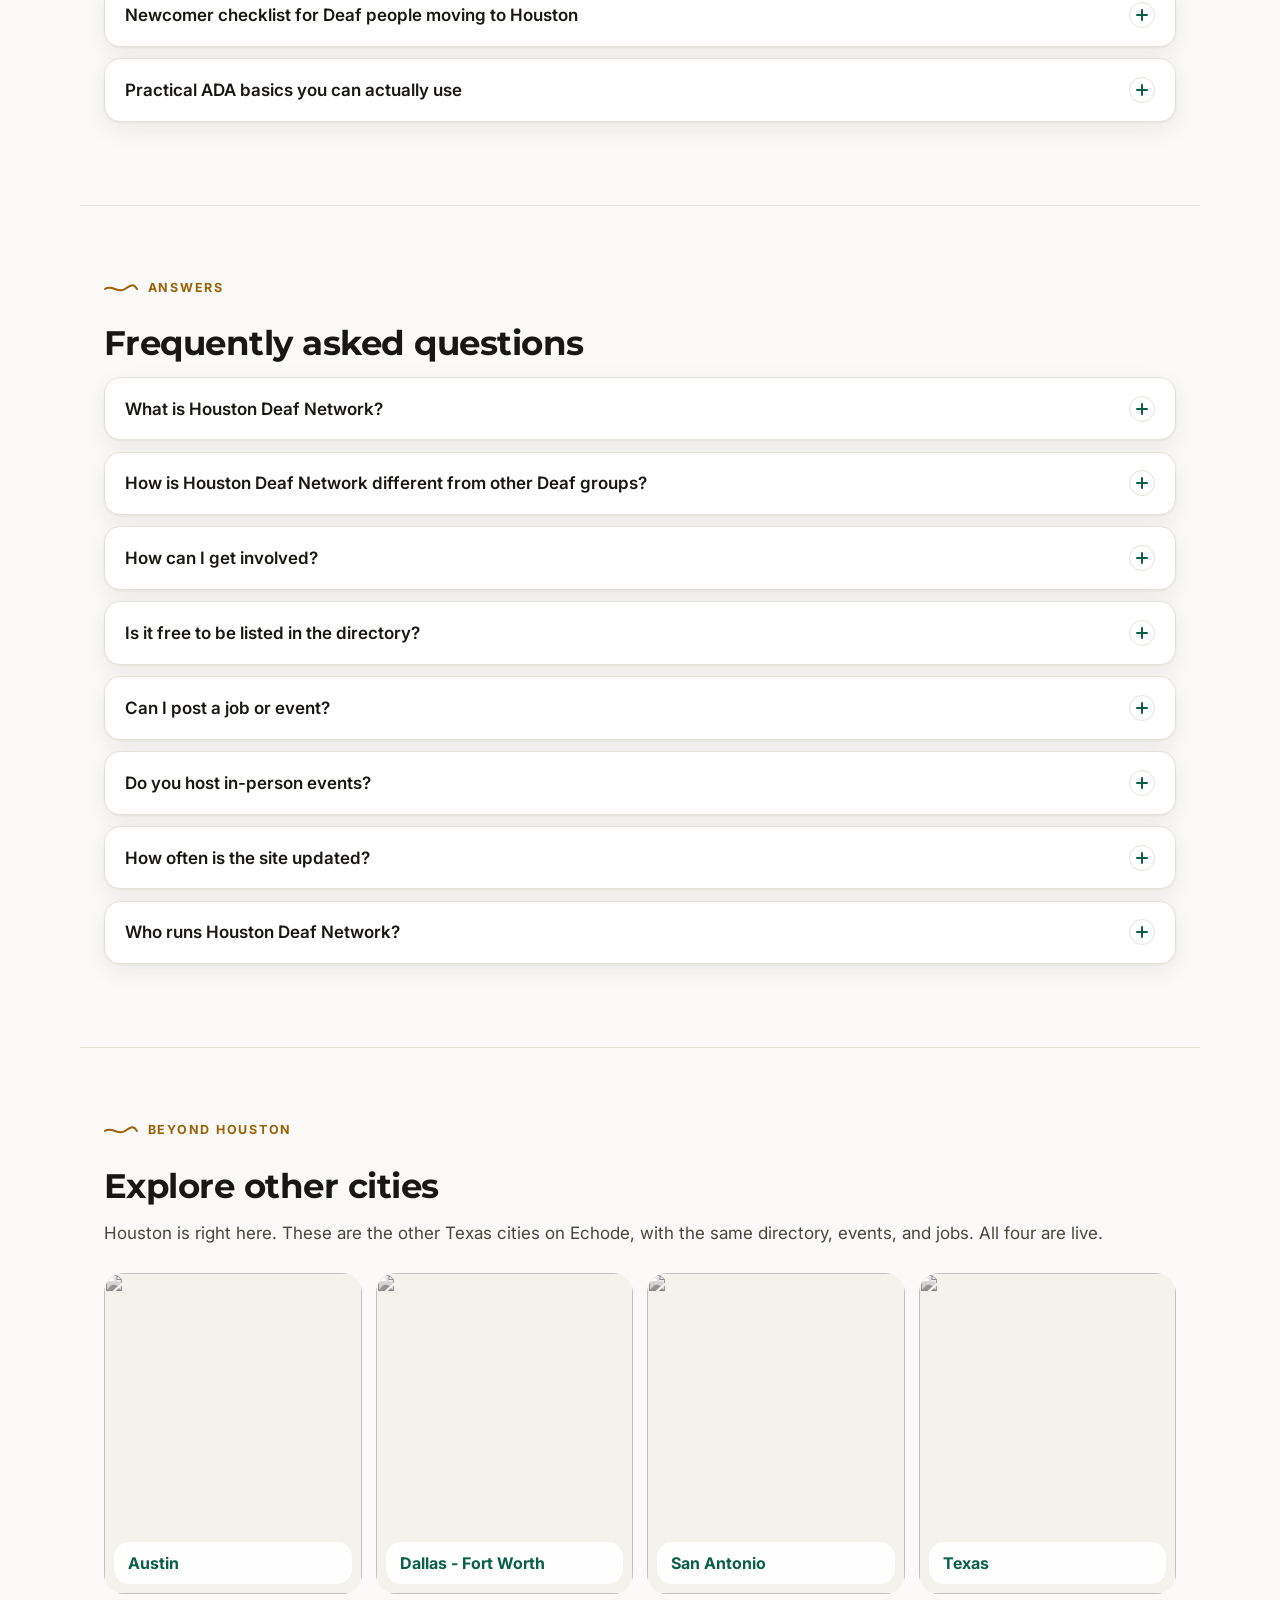
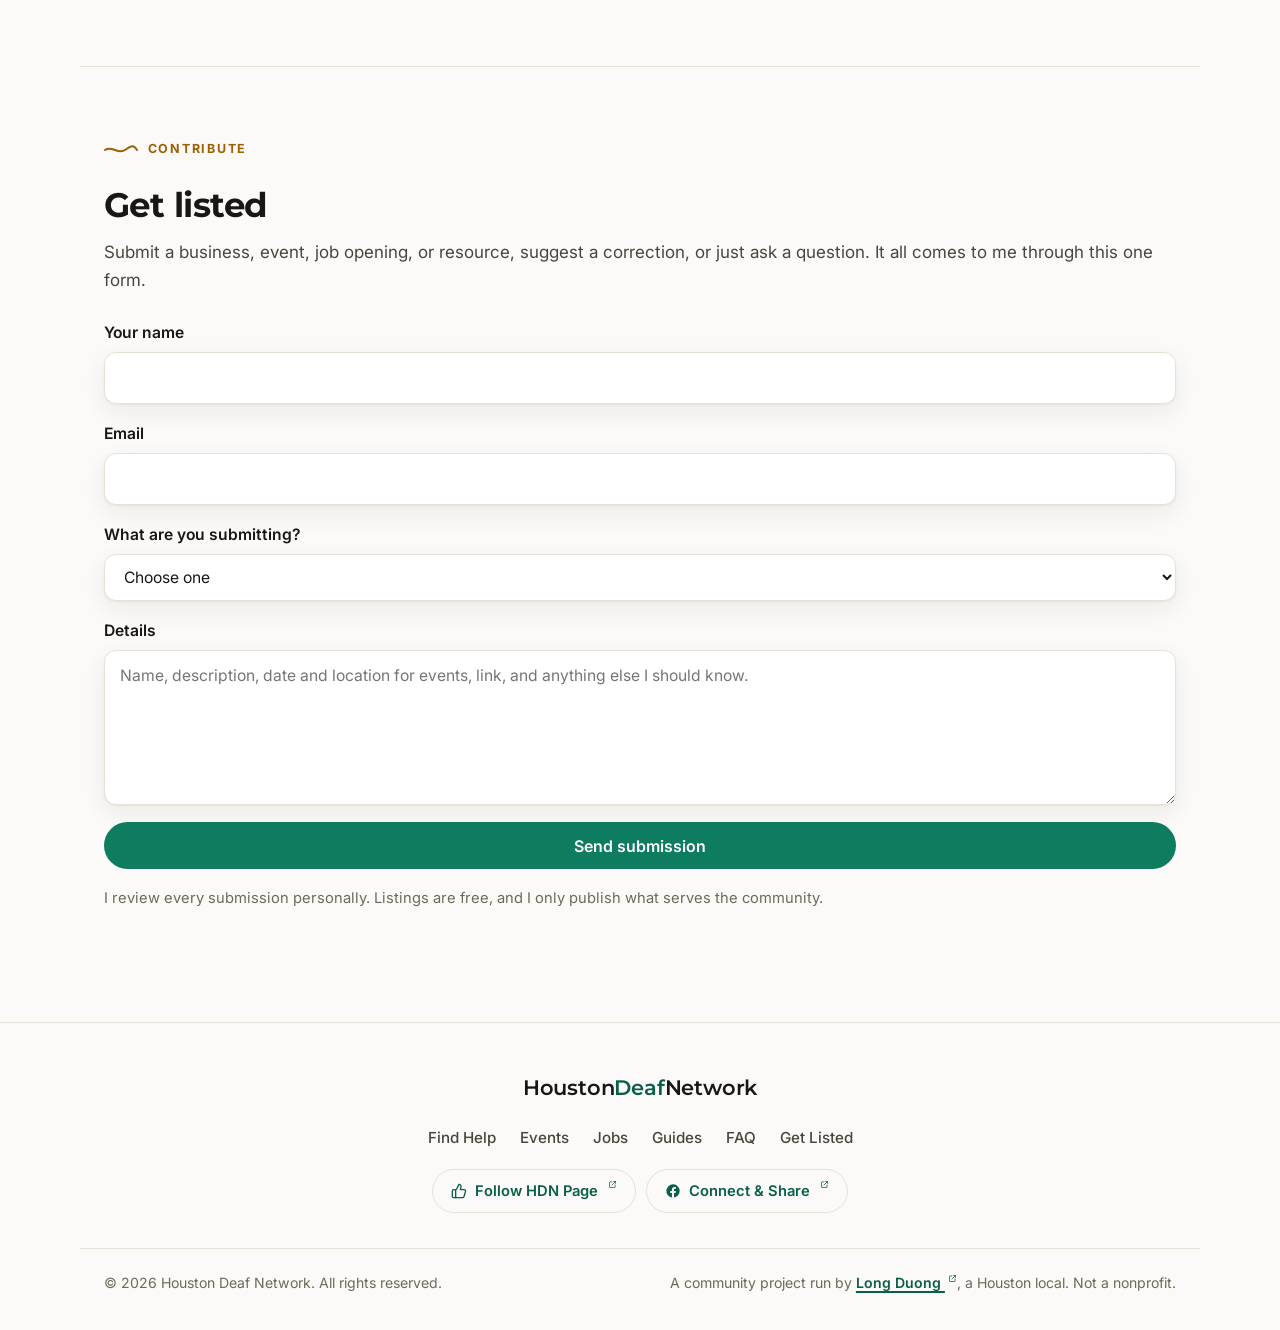
==== commit 24934e68: "Add Find jobs goal card (#3), Submit a listing moves to #4" ====
--- a/index.html
+++ b/index.html
@@ -283,8 +283,14 @@
           <span class="goal-card-text">Deaf socials, coffee chats, sports, and community gatherings around Houston.</span>
           <span class="goal-card-arrow" aria-hidden="true"><svg viewBox="0 0 24 24" fill="none" stroke="currentColor" stroke-width="2" stroke-linecap="round" stroke-linejoin="round"><path d="M12 4v15M6 13l6 6 6-6"/></svg></span>
         </a>
+        <a class="goal-card" href="#jobs">
+          <span class="goal-card-num" aria-hidden="true">03</span>
+          <span class="goal-card-title">Find jobs</span>
+          <span class="goal-card-text">Open roles from deaf-friendly employers around Houston.</span>
+          <span class="goal-card-arrow" aria-hidden="true"><svg viewBox="0 0 24 24" fill="none" stroke="currentColor" stroke-width="2" stroke-linecap="round" stroke-linejoin="round"><path d="M12 4v15M6 13l6 6 6-6"/></svg></span>
+        </a>
         <a class="goal-card" href="#get-listed">
-          <span class="goal-card-num" aria-hidden="true">03</span>
+          <span class="goal-card-num" aria-hidden="true">04</span>
           <span class="goal-card-title">Submit a listing</span>
           <span class="goal-card-text">Add your business, event, or job opening. Listings are free.</span>
           <span class="goal-card-arrow" aria-hidden="true"><svg viewBox="0 0 24 24" fill="none" stroke="currentColor" stroke-width="2" stroke-linecap="round" stroke-linejoin="round"><path d="M12 4v15M6 13l6 6 6-6"/></svg></span>
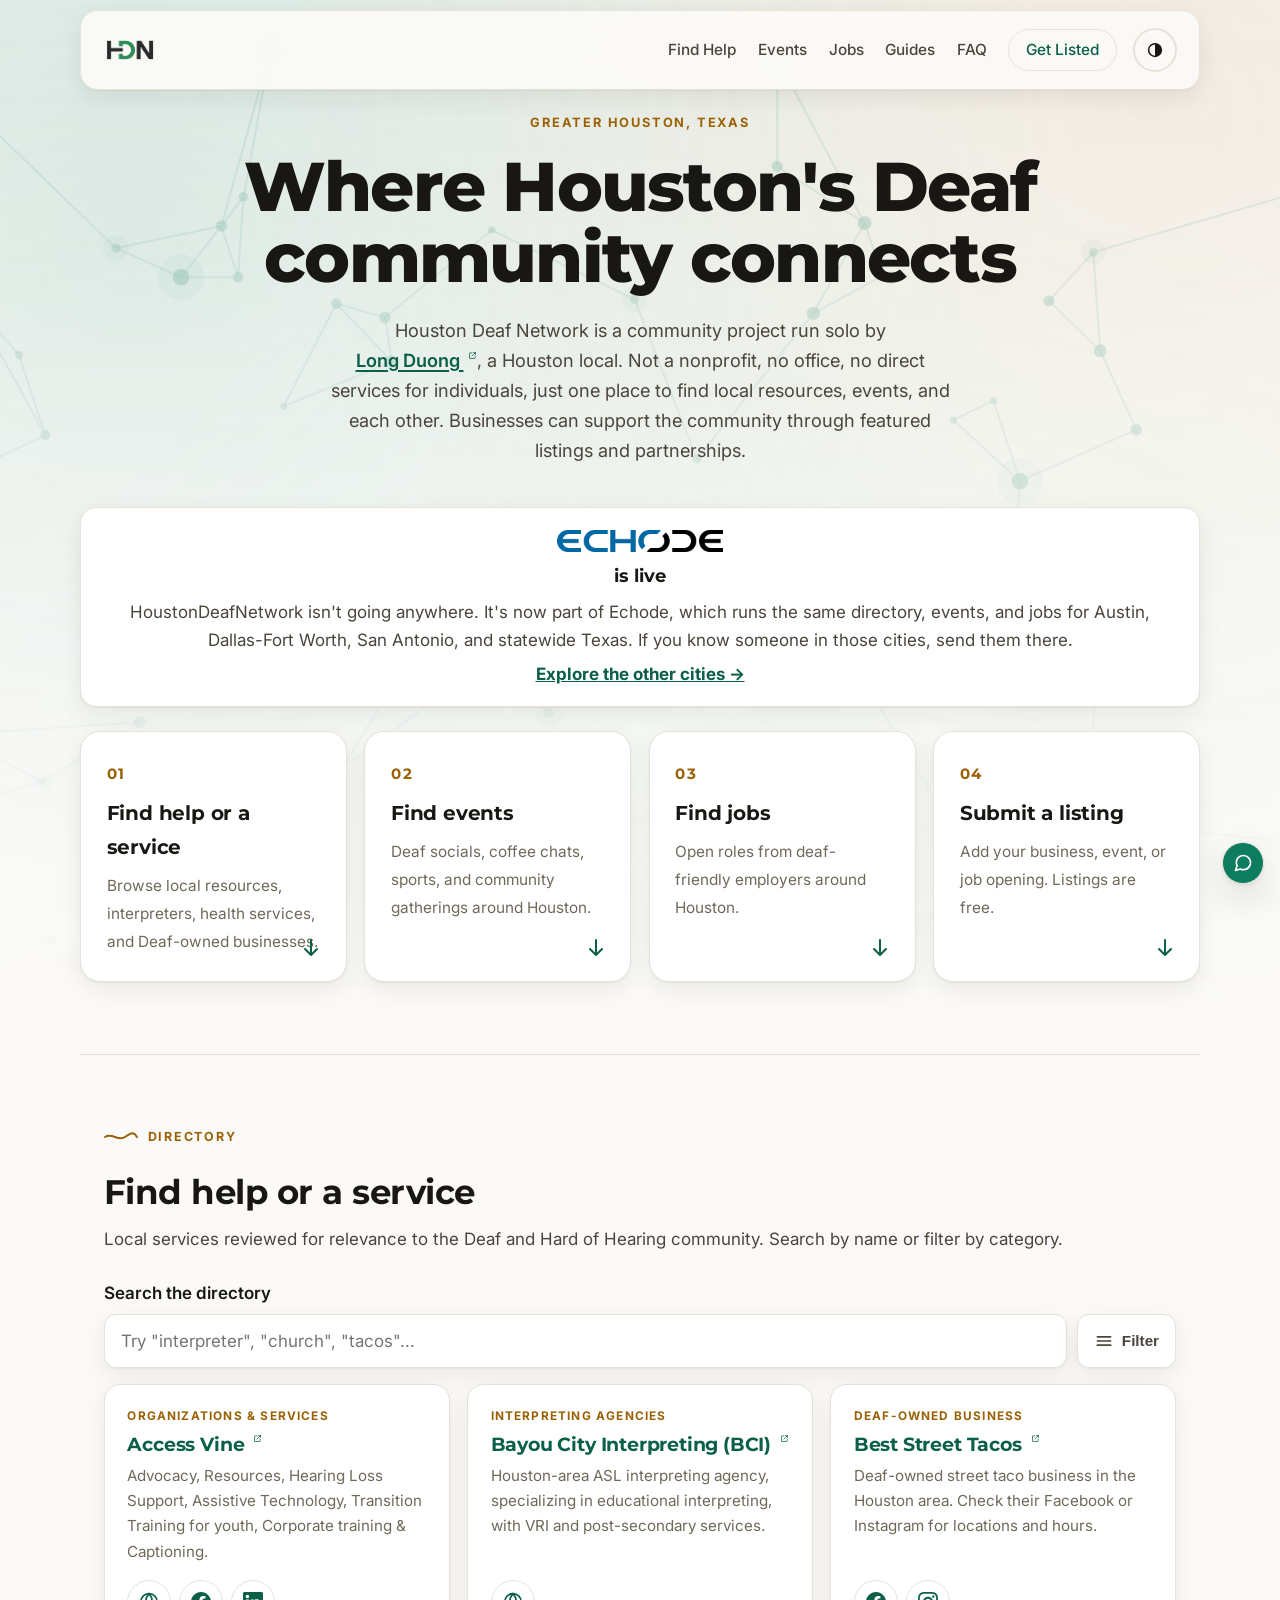
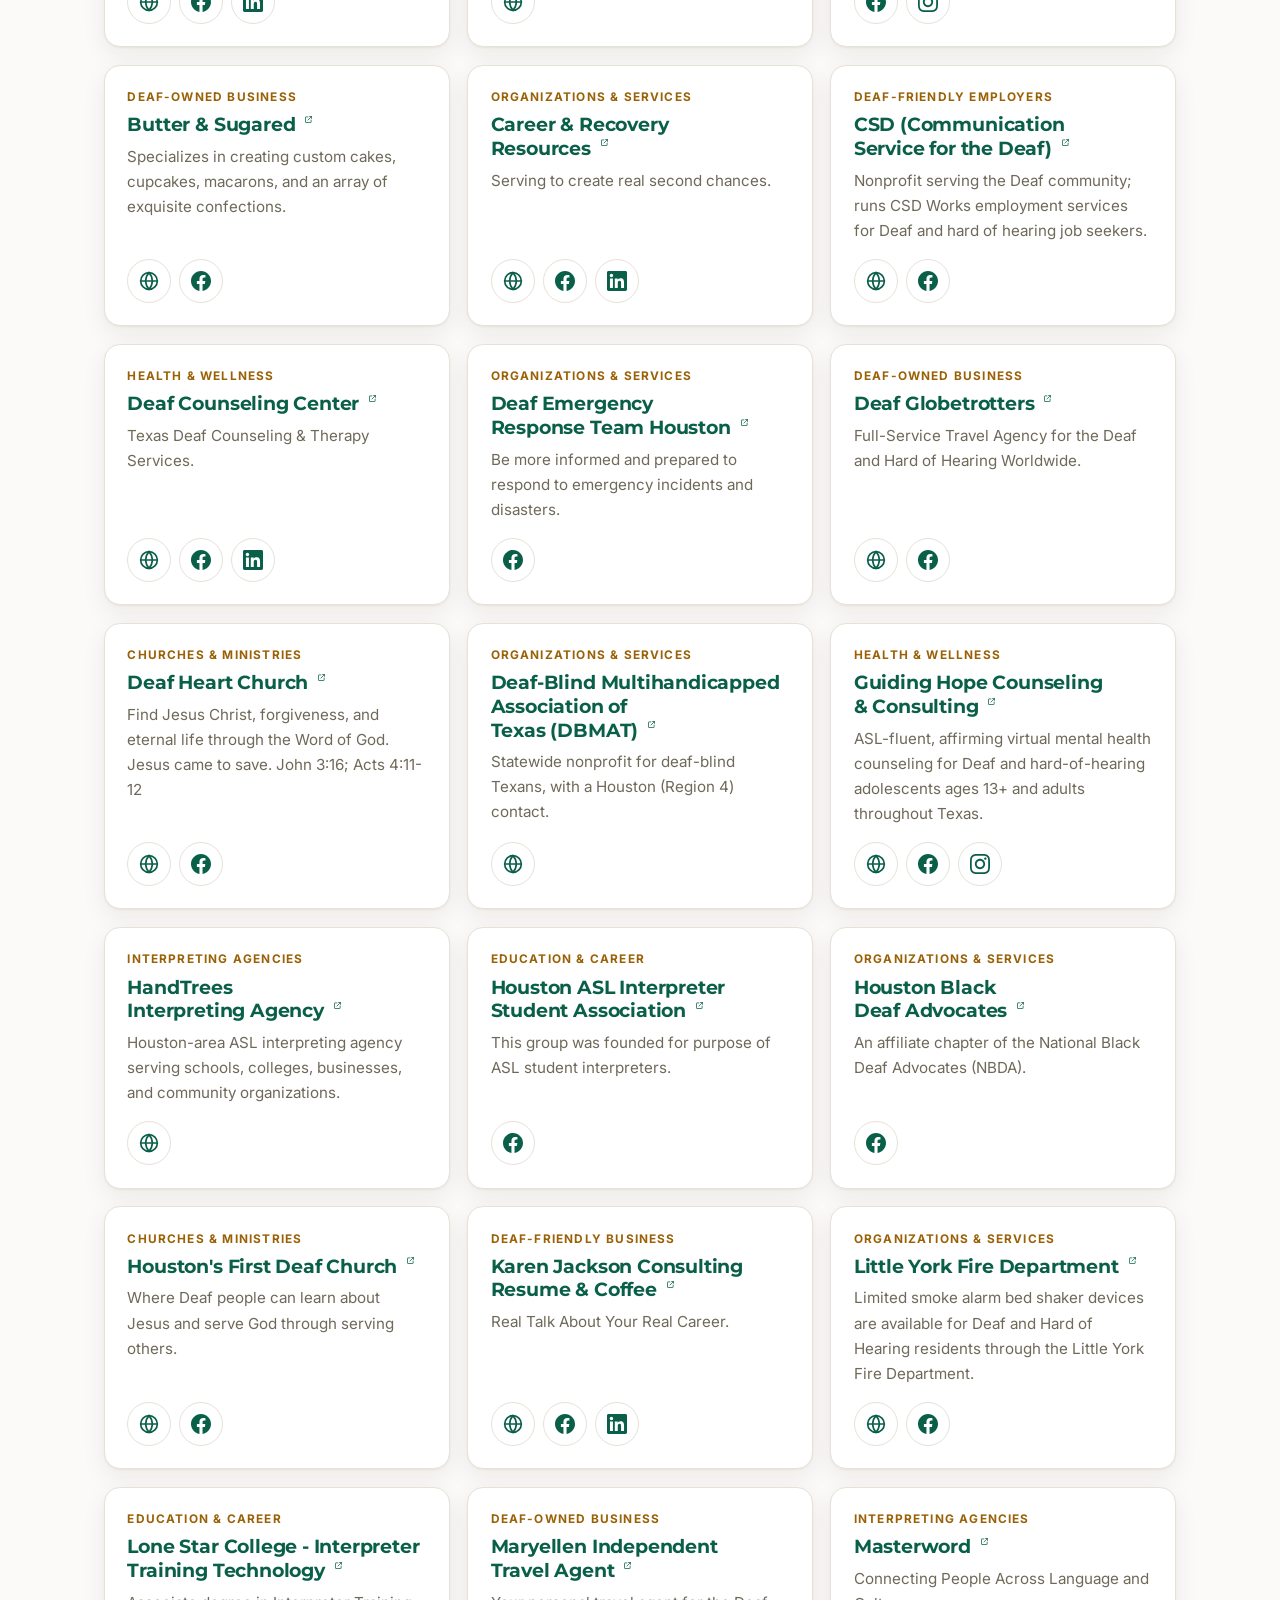
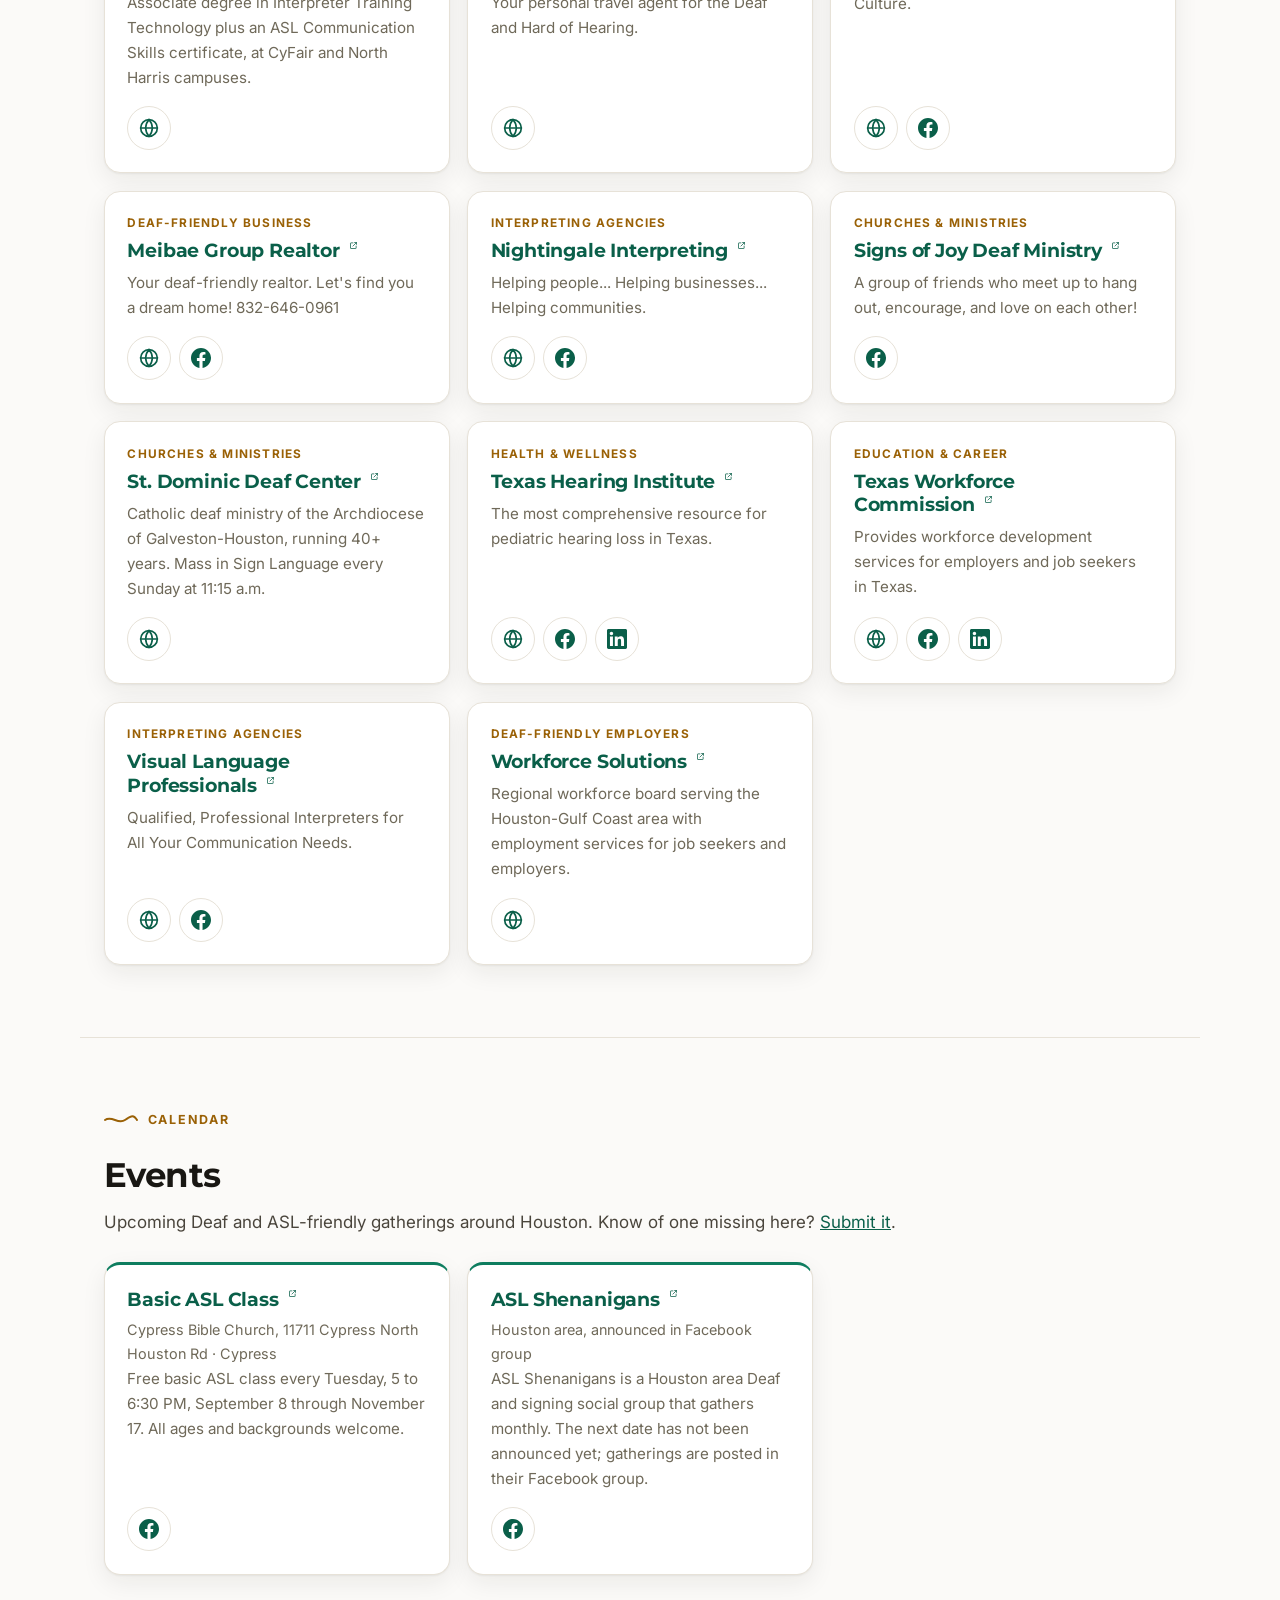
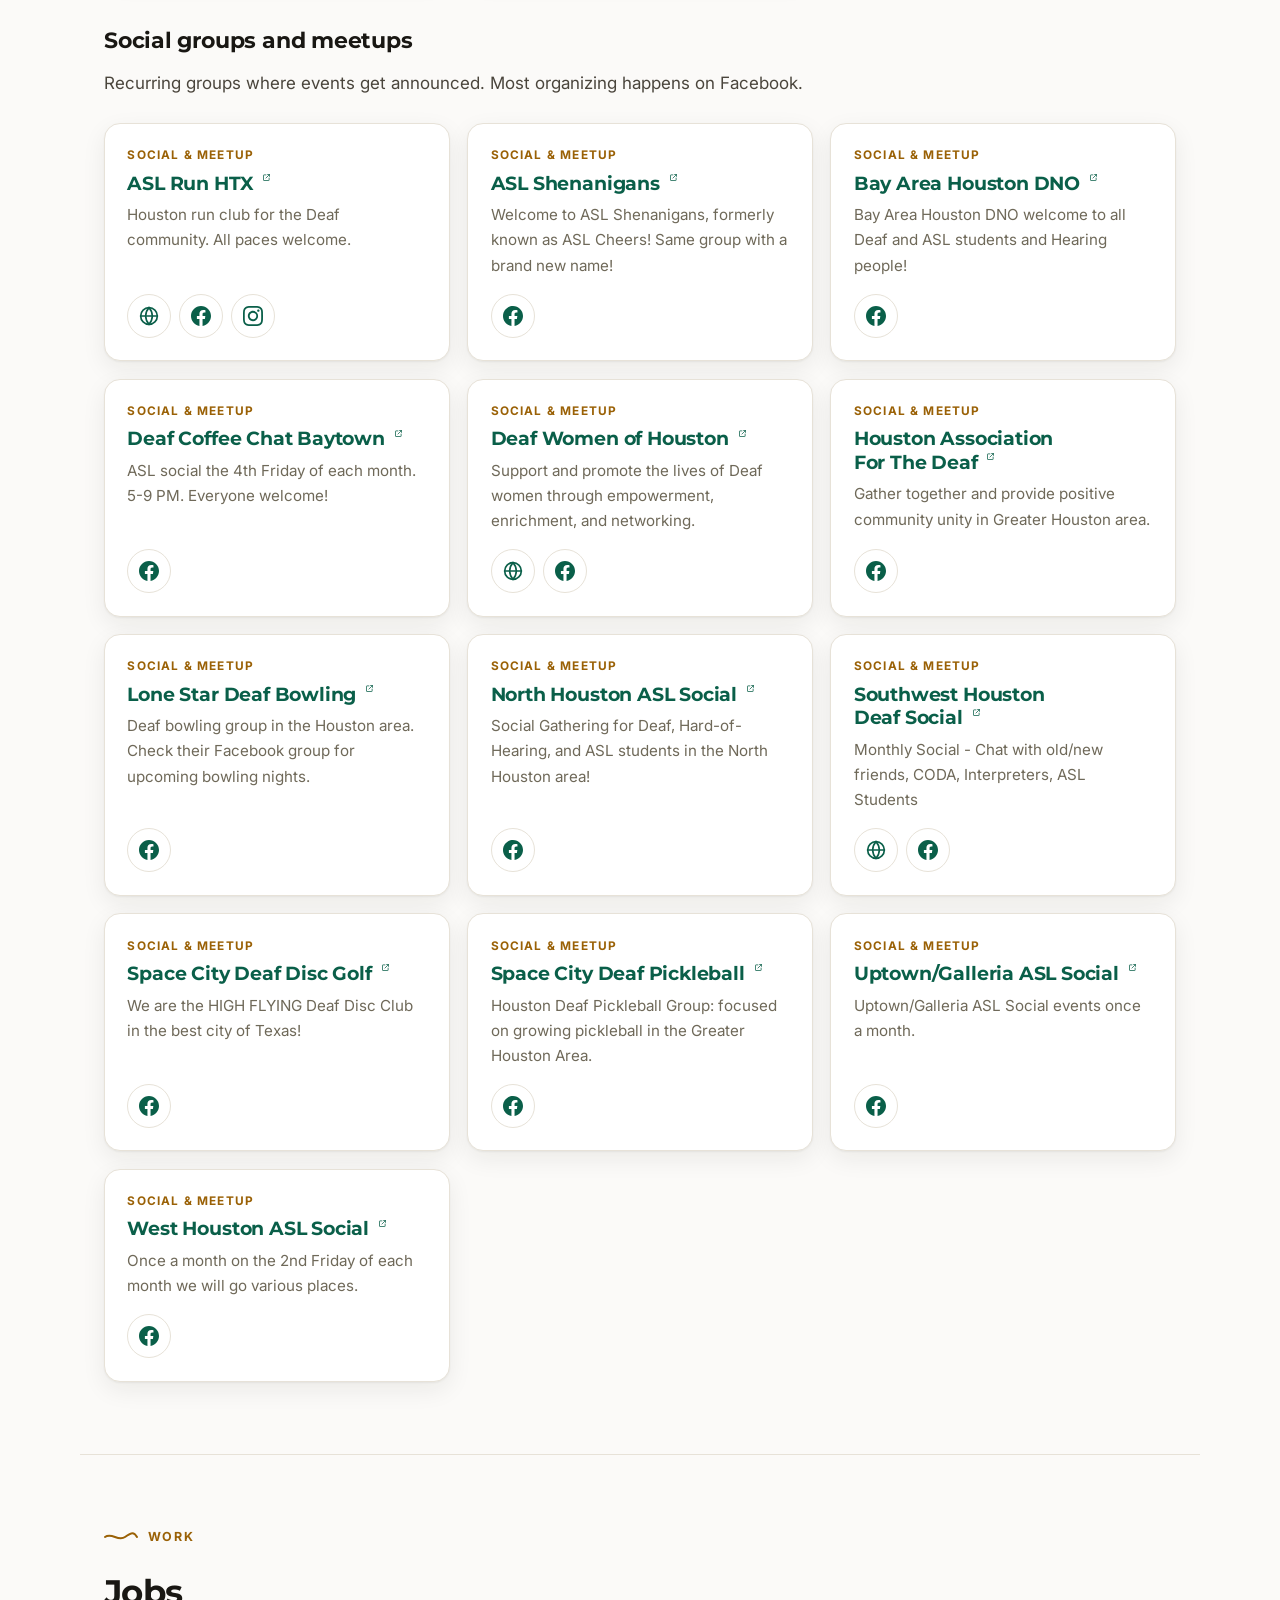
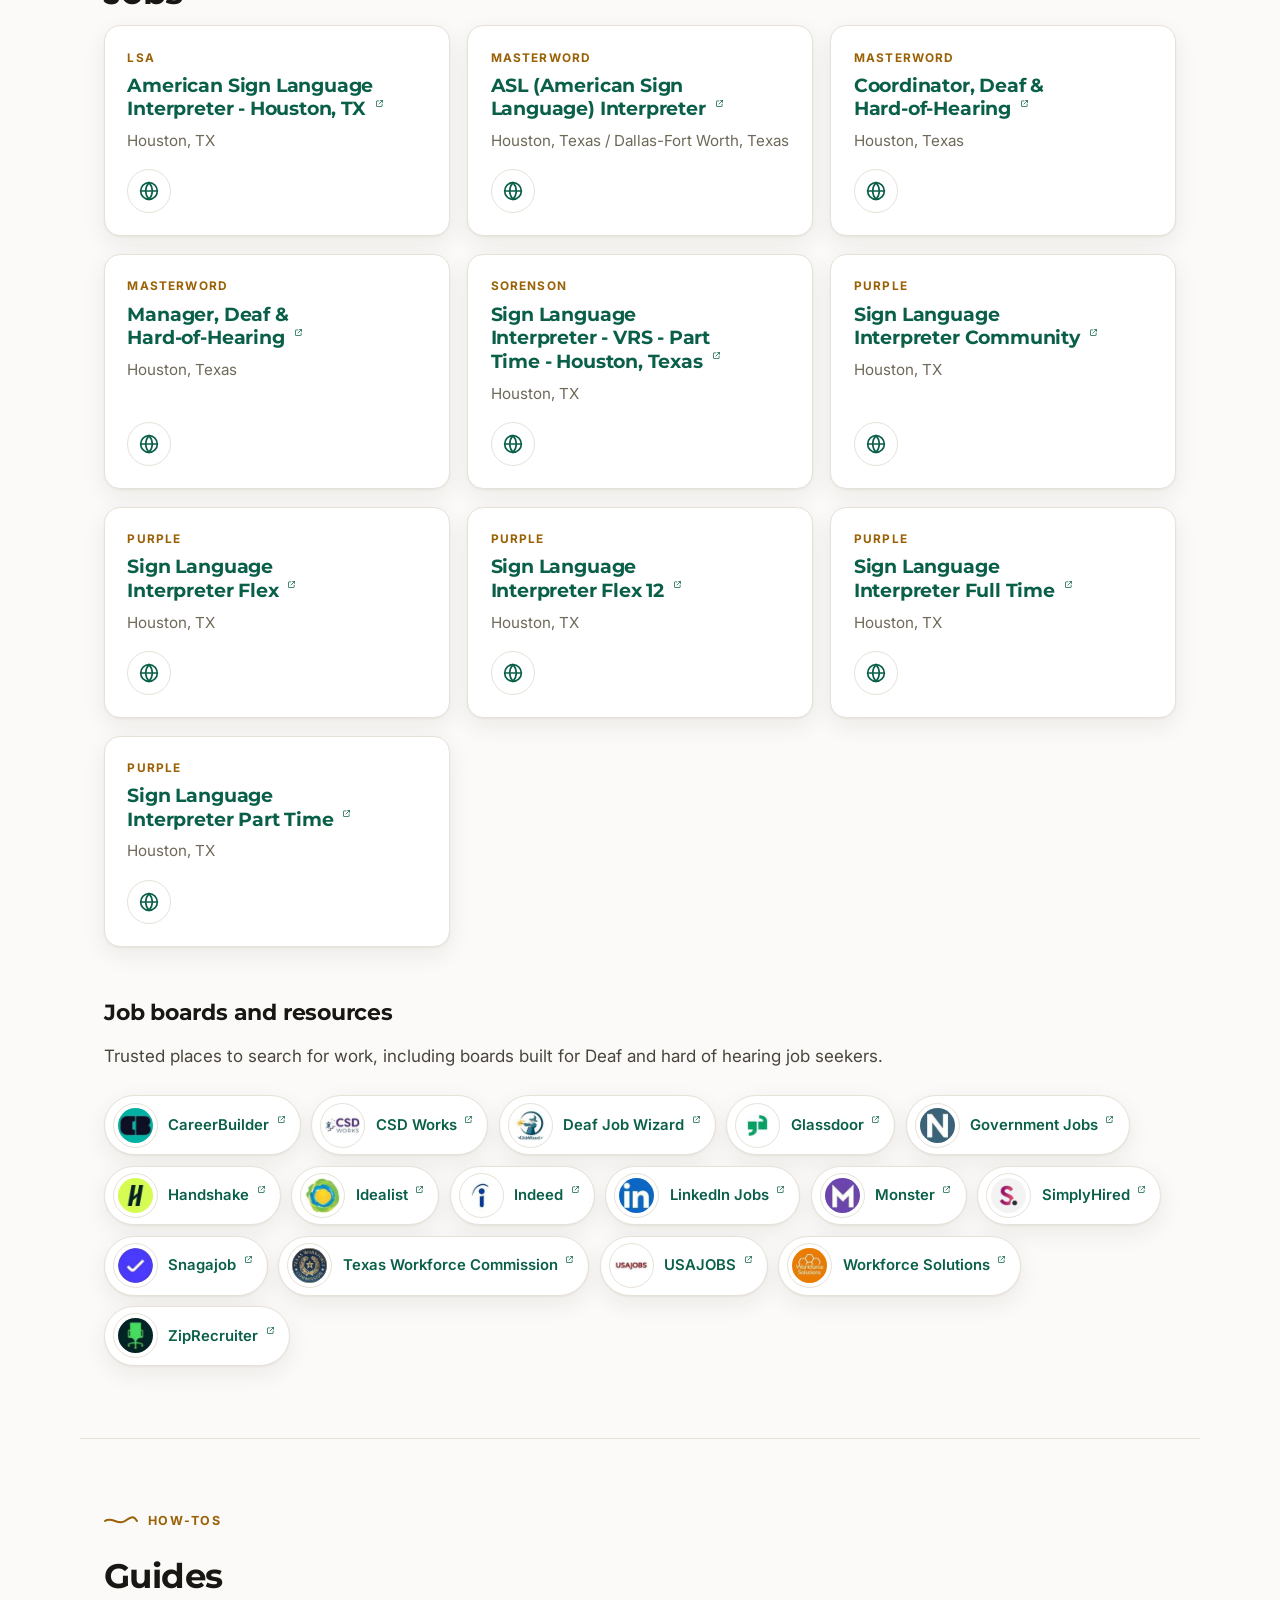
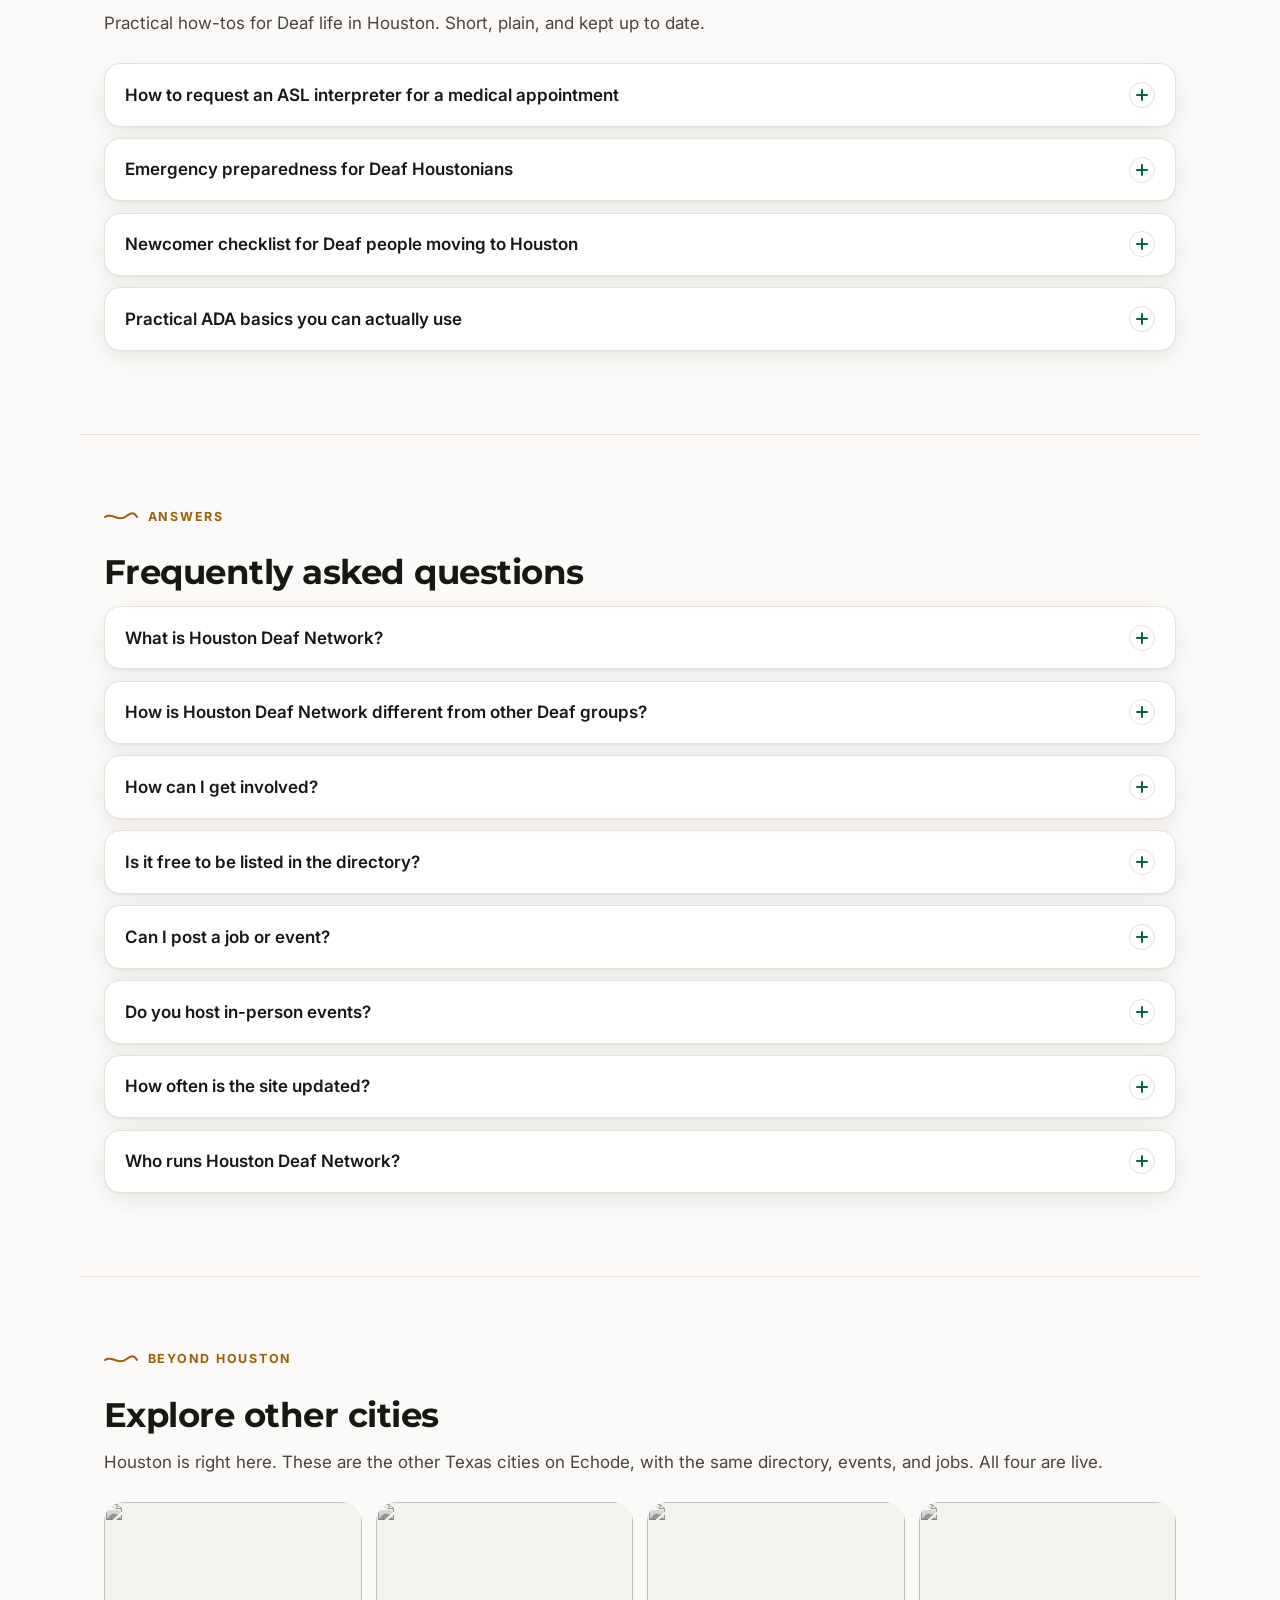
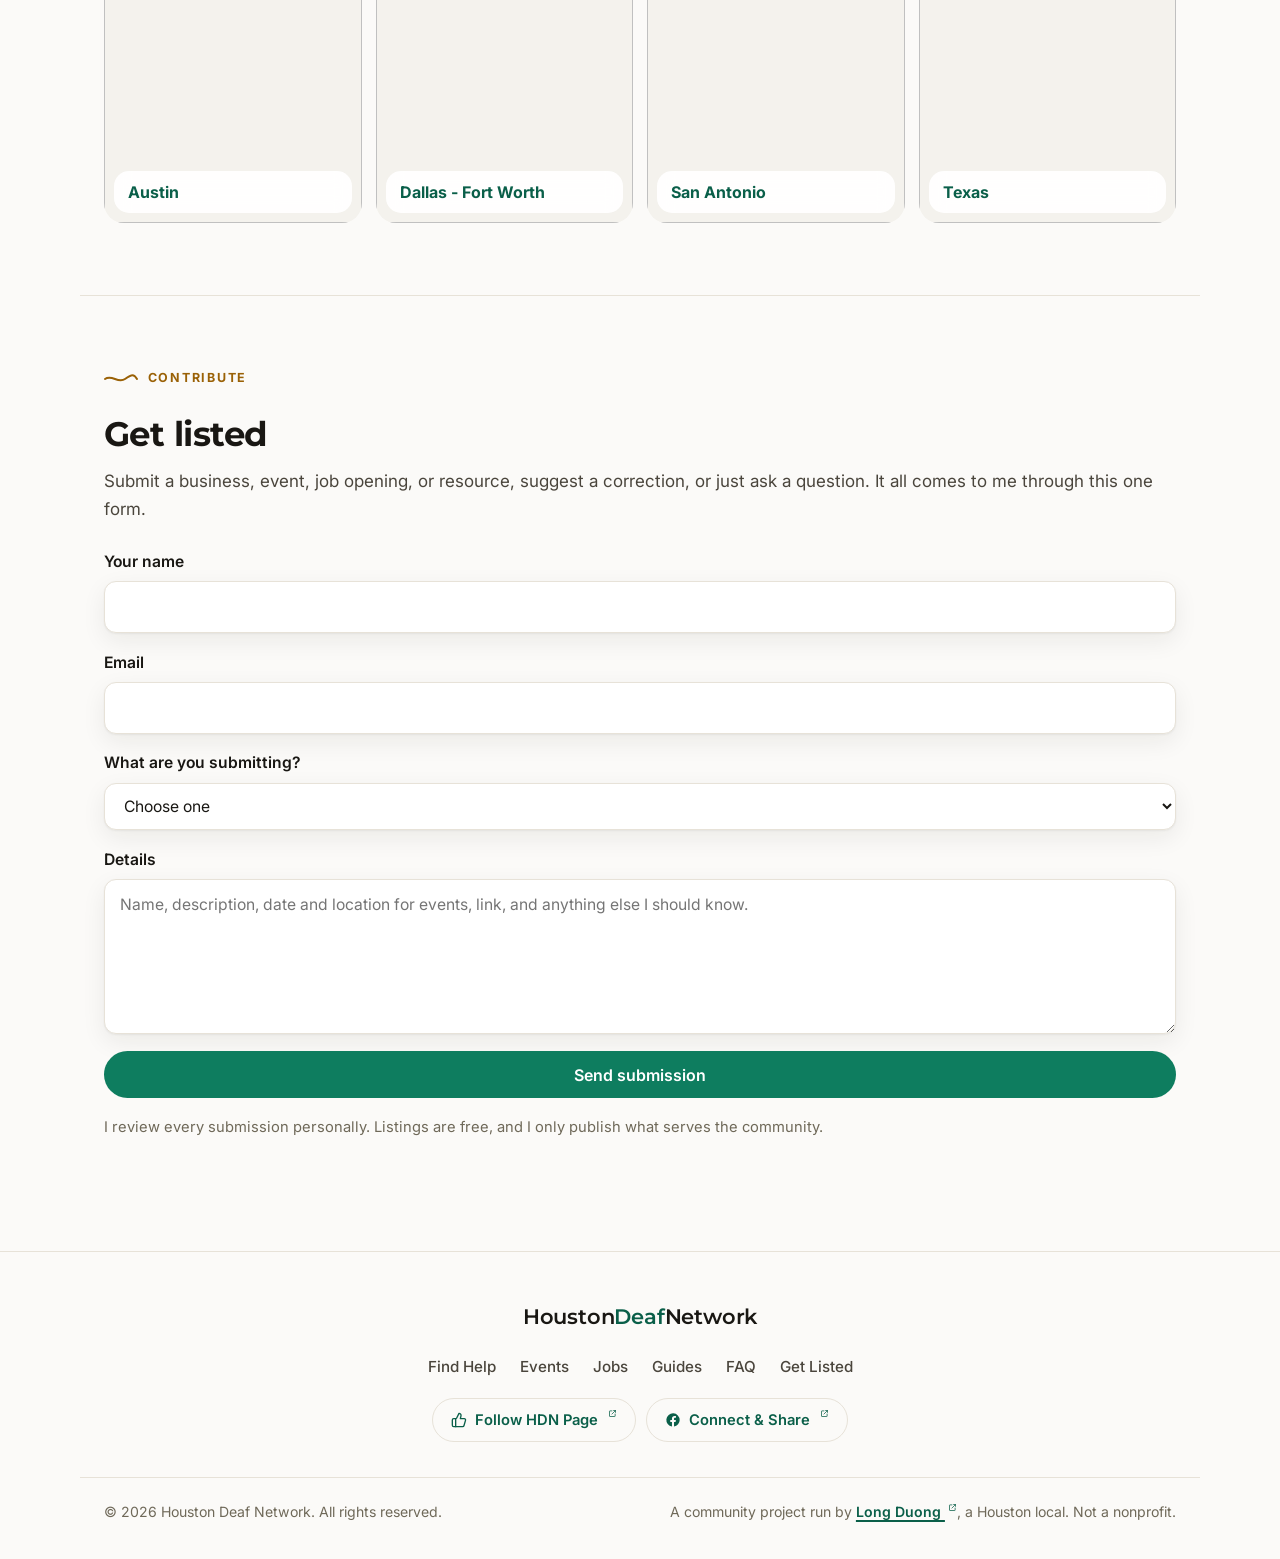
==== commit aa1dbcfd: "AI chat launch 2026-11-09: chat widget on homepage (HTX), styles v42, script v18, answers from publi" ====
--- a/index.html
+++ b/index.html
@@ -65,7 +65,7 @@
     }
     window.addEventListener('load', function(){ setTimeout(loadAnalytics, 2000); });
   </script>
-  <link rel="stylesheet" href="styles.css?v=41">
+  <link rel="stylesheet" href="styles.css?v=42">
 </head>
 <body>
   <noscript><p class="noscript-note">This site needs JavaScript to show listings, events, guides, and the Get Listed form. Please enable JavaScript and reload.</p></noscript>
@@ -422,8 +422,23 @@
         <p>A community project run by <a href="https://lduong.com" target="_blank" rel="noopener" aria-label="Long Duong's portfolio, opens in new tab">Long Duong <svg class="ext-icon" viewBox="0 0 24 24" width="9" height="9" aria-hidden="true" fill="none" stroke="currentColor" stroke-width="2" stroke-linecap="round" stroke-linejoin="round"><path d="M15 4h5v5"/><path d="M20 4 10.5 13.5"/><path d="M19 13.5V19a1 1 0 0 1-1 1H5a1 1 0 0 1-1-1V6a1 1 0 0 1 1-1h5.5"/></svg></a>, a Houston local. Not a nonprofit.</p>
     </div>
   </footer>
+<div class="aichat" data-city="HTX">
+  <button class="aichat-btn" id="aiChatBtn" type="button" aria-expanded="false" aria-controls="aiChatPanel" aria-label="Ask Houston Deaf Network, opens the chat"><svg viewBox="0 0 24 24" fill="none" stroke="currentColor" stroke-width="2" stroke-linecap="round" stroke-linejoin="round" aria-hidden="true"><path d="M21 11.5a8.38 8.38 0 0 1-.9 3.8 8.5 8.5 0 0 1-7.6 4.7 8.38 8.38 0 0 1-3.8-.9L3 21l1.9-5.7a8.38 8.38 0 0 1-.9-3.8 8.5 8.5 0 0 1 4.7-7.6 8.38 8.38 0 0 1 3.8-.9h.5a8.48 8.48 0 0 1 8 8v.5z"/></svg></button>
+  <section class="aichat-panel" id="aiChatPanel" hidden aria-label="Ask Houston Deaf Network chat">
+    <div class="aichat-head"><h2>Ask HDN</h2><button class="aichat-close" id="aiChatClose" type="button" aria-label="Close chat">&times;</button></div>
+    <div class="aichat-log" id="aiChatLog"></div>
+    <p class="aichat-note">Answers come only from the listings on this site.</p>
+    <form class="aichat-form" id="aiChatForm">
+      <label class="visually-hidden" for="aiChatInput">Ask a question</label>
+      <input id="aiChatInput" type="text" placeholder="Ask about places, events, jobs..." maxlength="500" autocomplete="off">
+      <button class="btn btn-primary" type="submit">Send</button>
+    </form>
+    <p class="form-status aichat-status" id="aiChatStatus" role="status" aria-live="polite"></p>
+  </section>
+</div>
+
 
   <script src="data.js?v=8"></script>
-  <script src="script.js?v=17"></script>
+  <script src="script.js?v=18"></script>
 </body>
 </html>
--- a/styles.css
+++ b/styles.css
@@ -1386,3 +1386,29 @@
 /* ---------- Announcement logo: logo on its own line, "is live" below ---------- */
 .site-notice .notice-logo-link { display: block; }
 .site-notice .notice-live { display: block; margin-top: 0.35rem; }
+
+/* AI chat widget (2026-11-08). Floating launcher + panel, mirroring the
+   Echode widget in HDN tokens: warm paper surfaces, green accent. The
+   panel answers only from the published listings, via the shared
+   echode-ai-chat Worker. */
+.aichat{position:fixed;right:16px;bottom:16px;z-index:110}
+.aichat-btn{width:42px;height:42px;border-radius:50%;border:1px solid var(--hairline);background:var(--accent);color:var(--accent-ink);display:flex;align-items:center;justify-content:center;cursor:pointer;box-shadow:var(--shadow-lift)}
+.aichat-btn svg{width:20px;height:20px}
+.aichat-btn:hover{background:var(--accent-deep)}
+.aichat-panel{position:absolute;right:0;bottom:54px;width:min(360px,calc(100vw - 32px));max-height:min(480px,calc(100dvh - 100px));display:flex;flex-direction:column;background:var(--surface);border:1px solid var(--hairline);border-radius:16px;box-shadow:var(--shadow-lift);overflow:hidden}
+.aichat-panel[hidden]{display:none}
+.aichat-head{display:flex;align-items:center;justify-content:space-between;padding:12px 16px;border-bottom:1px solid var(--hairline)}
+.aichat-head h2{font-size:1rem;font-weight:700;color:var(--ink);margin:0}
+.aichat-close{width:26px;height:26px;border-radius:50%;border:1px solid var(--hairline);background:var(--surface);color:var(--muted);cursor:pointer;font-size:16px;line-height:1;display:flex;align-items:center;justify-content:center}
+.aichat-log{flex:1;overflow-y:auto;padding:16px;display:flex;flex-direction:column;gap:10px;min-height:120px}
+.aichat-msg{margin:0;font-size:.95rem;line-height:1.5;color:var(--body)}
+.aichat-msg.user{align-self:flex-end;background:var(--surface-soft);color:var(--ink);border-radius:12px;padding:8px 12px;max-width:85%}
+.aichat-msg.ai{align-self:flex-start}
+.aichat-msg .src{display:block;font-size:.82rem;color:var(--muted);margin-top:6px}
+.aichat-note{margin:0;padding:0 16px 8px;font-size:.82rem;color:var(--muted)}
+.aichat-form{display:flex;gap:.6rem;padding:0 16px 12px}
+.aichat-form input{flex:1;height:42px;padding:.75rem 1rem;border:1px solid var(--hairline);border-radius:12px;font:inherit;font-size:1rem;color:var(--ink);background:var(--surface);min-width:0}
+.aichat-form .btn{flex:none}
+.aichat-status{margin:0;padding:0 16px 12px}
+.aichat-status.err{color:#b3261e}
+:root[data-theme="dark"] .aichat-status.err{color:#f28b82}
